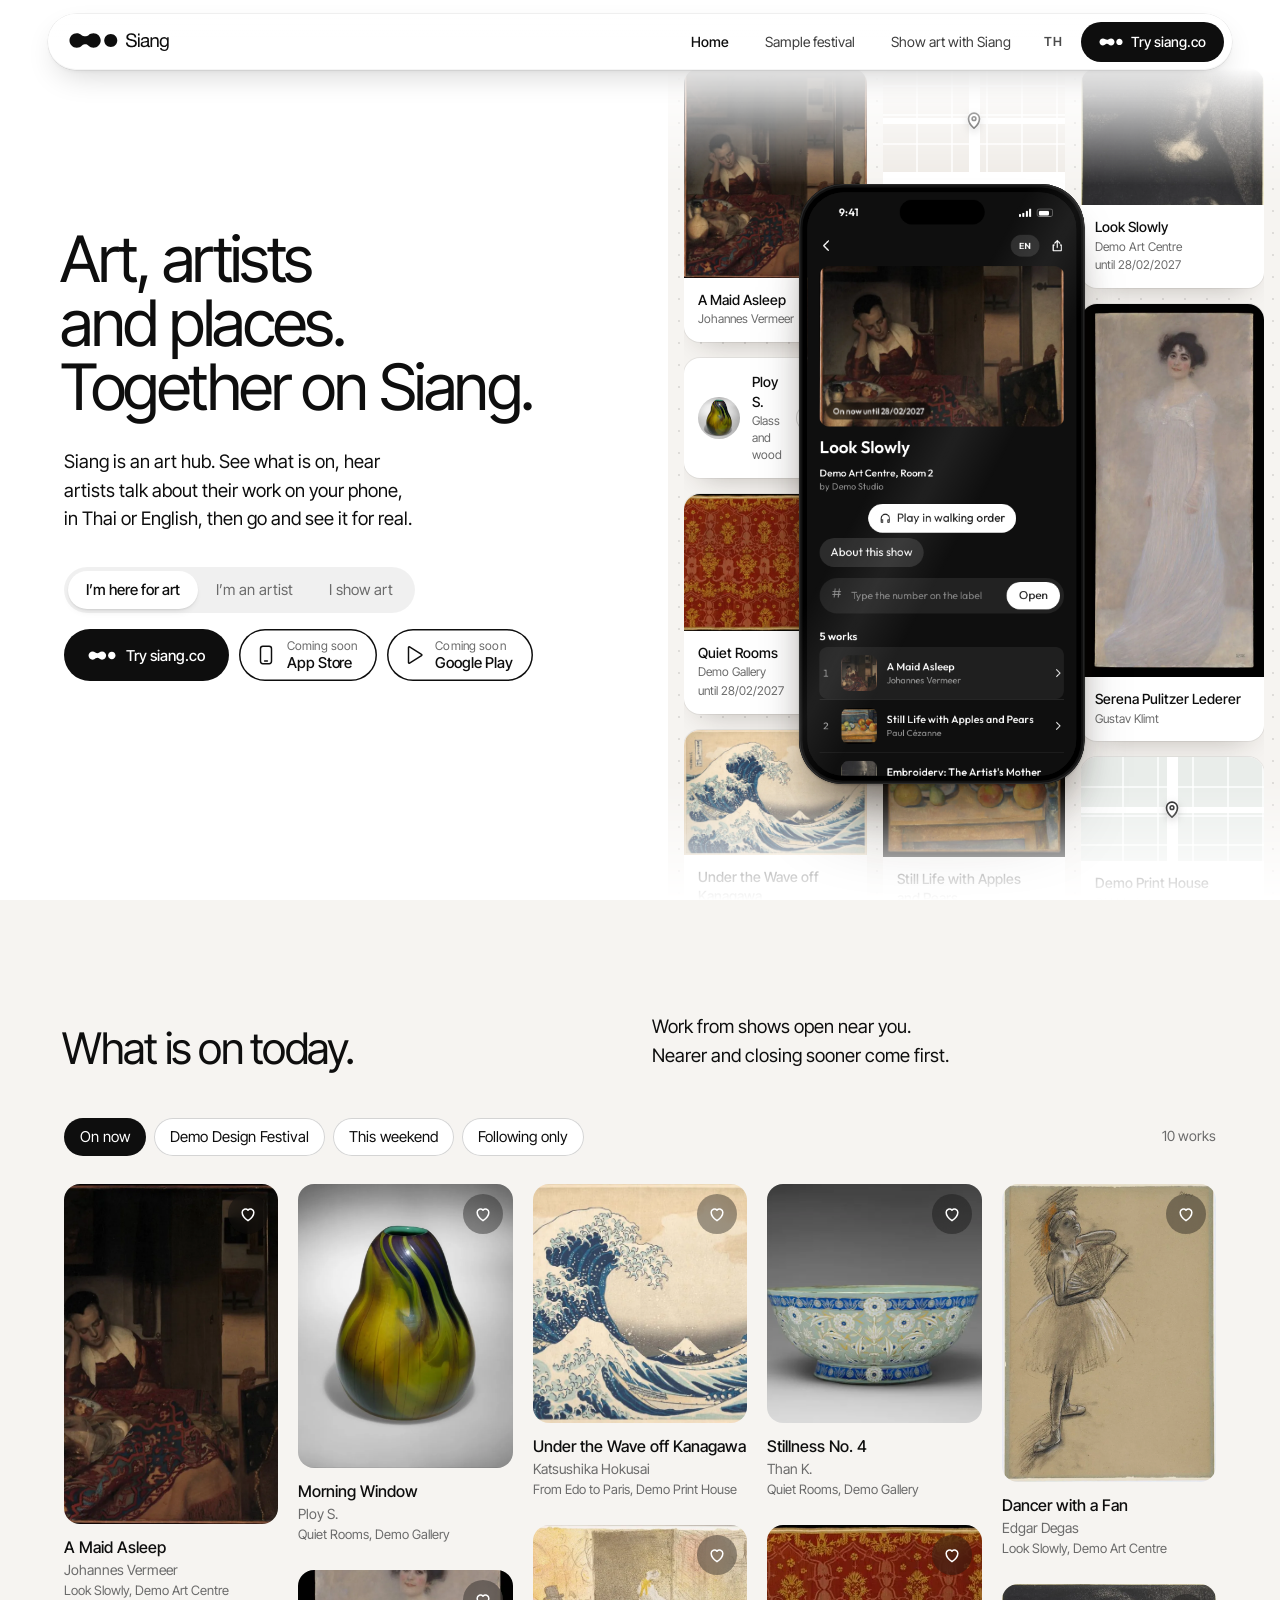
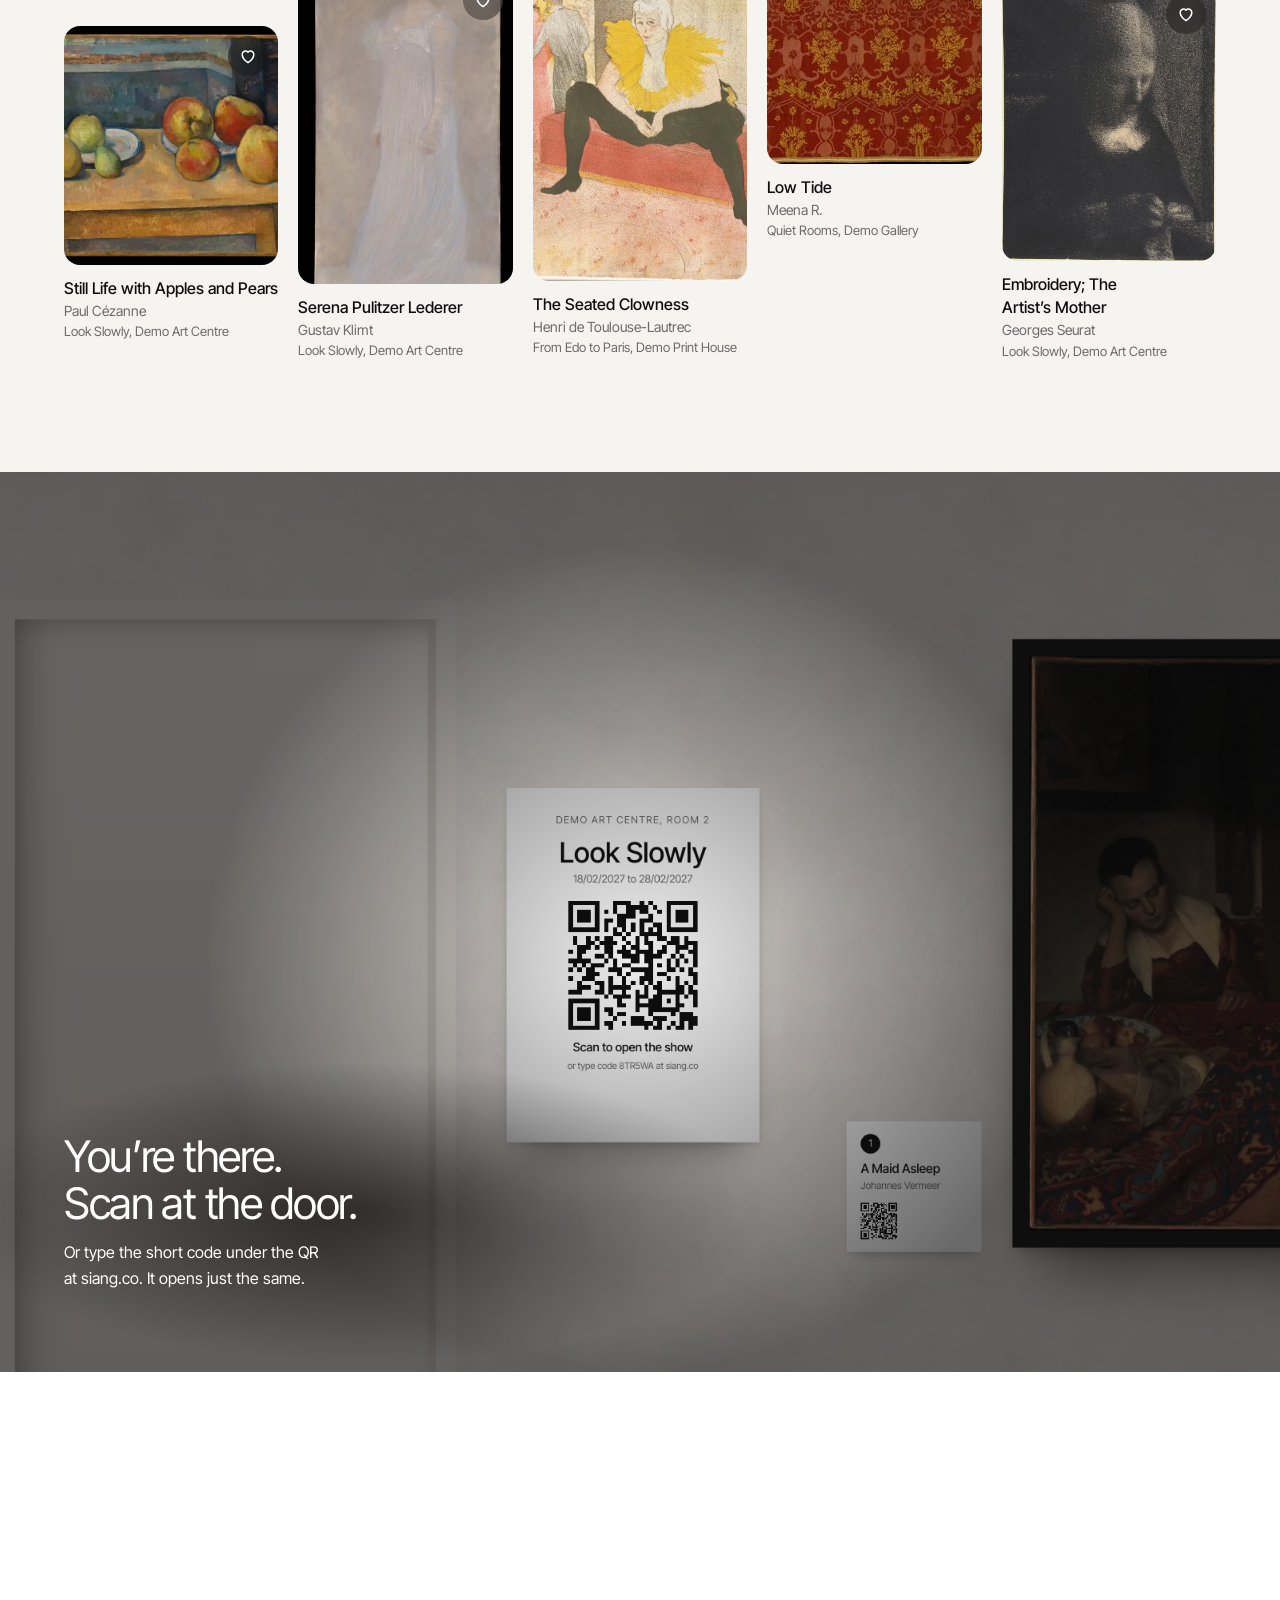
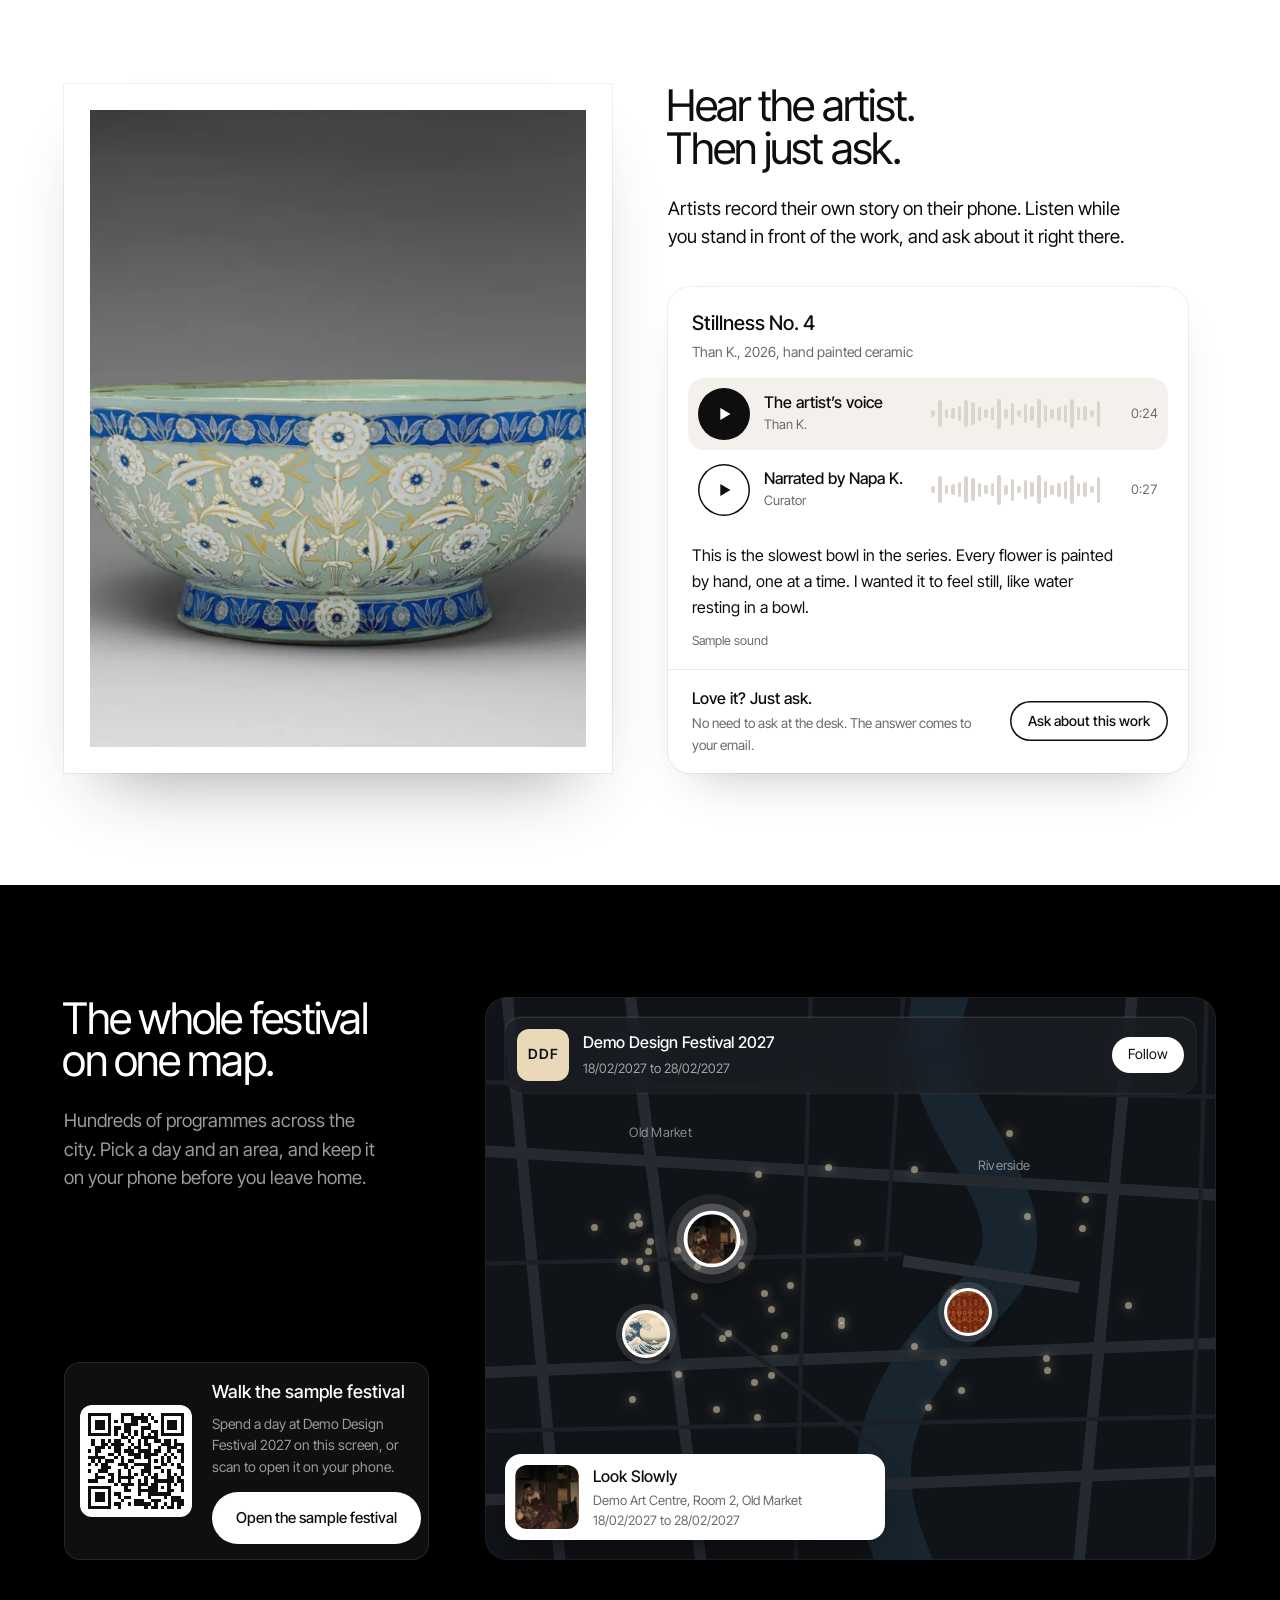
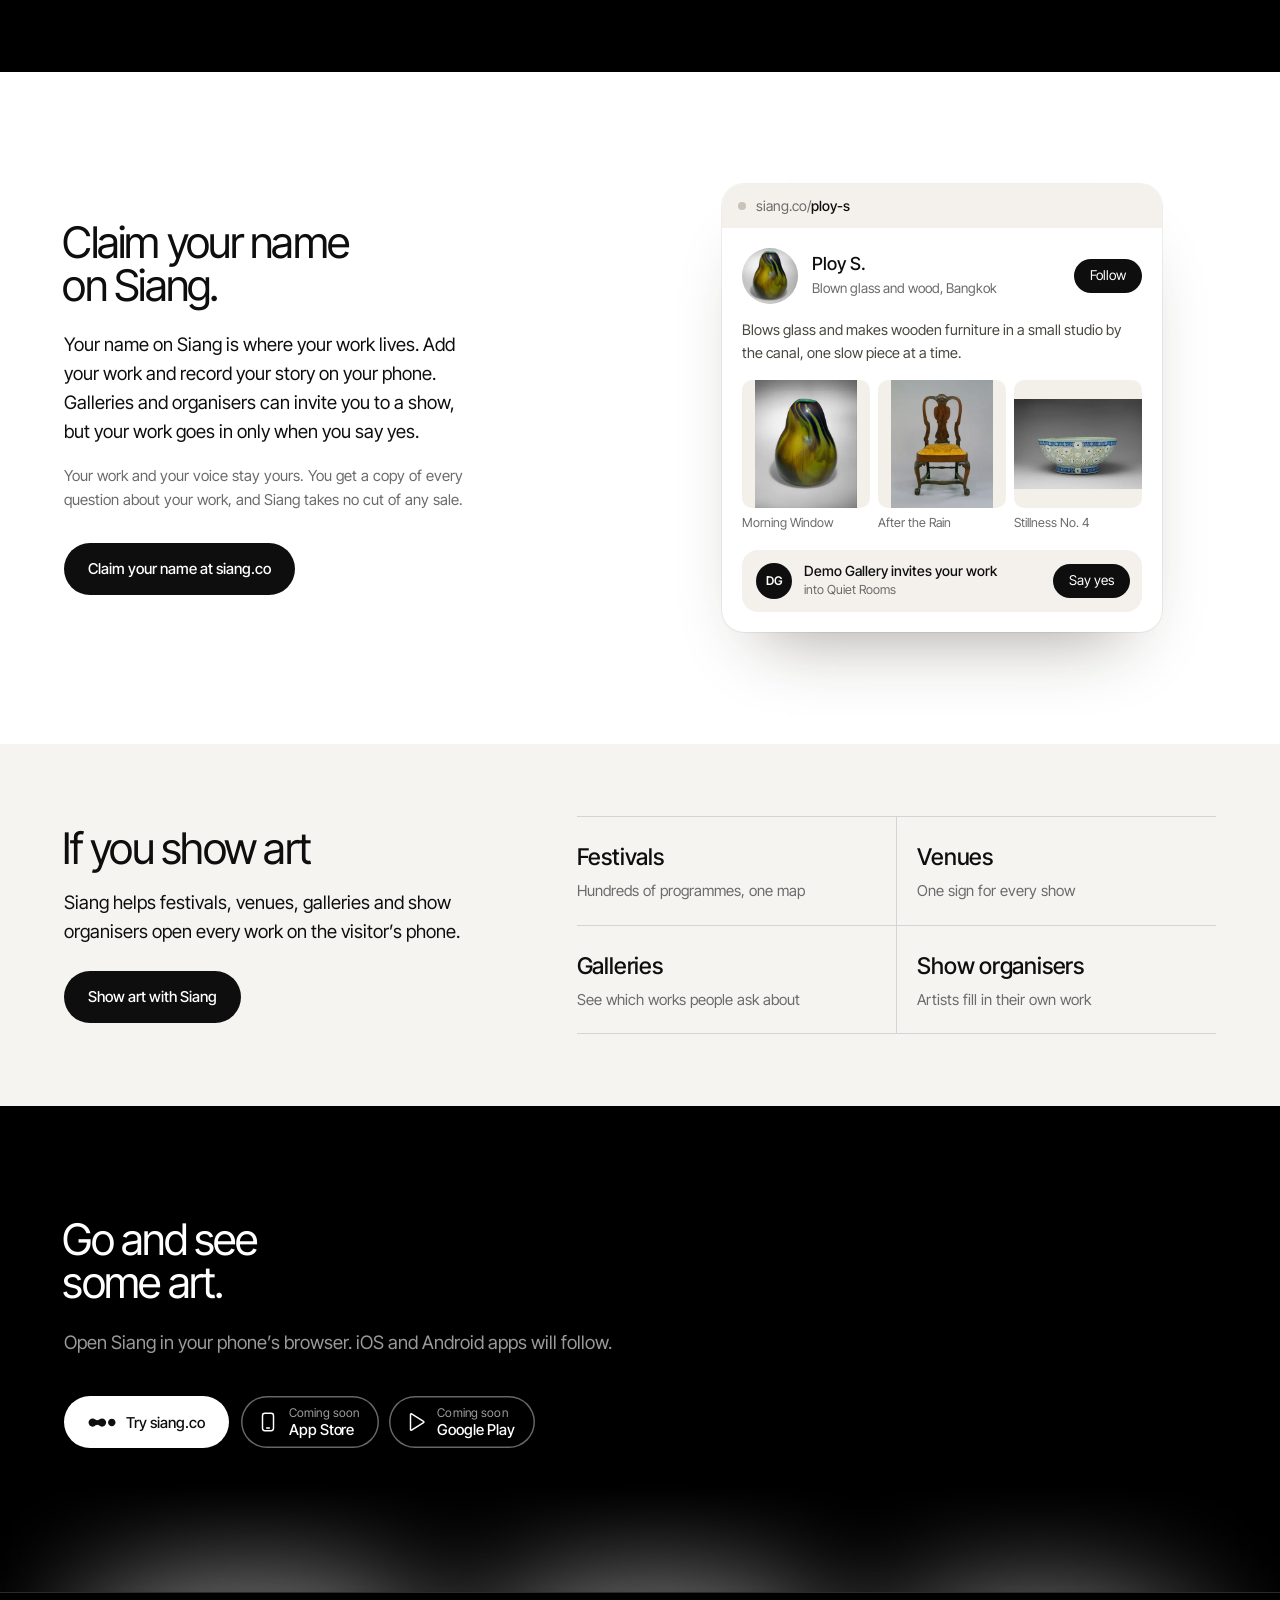
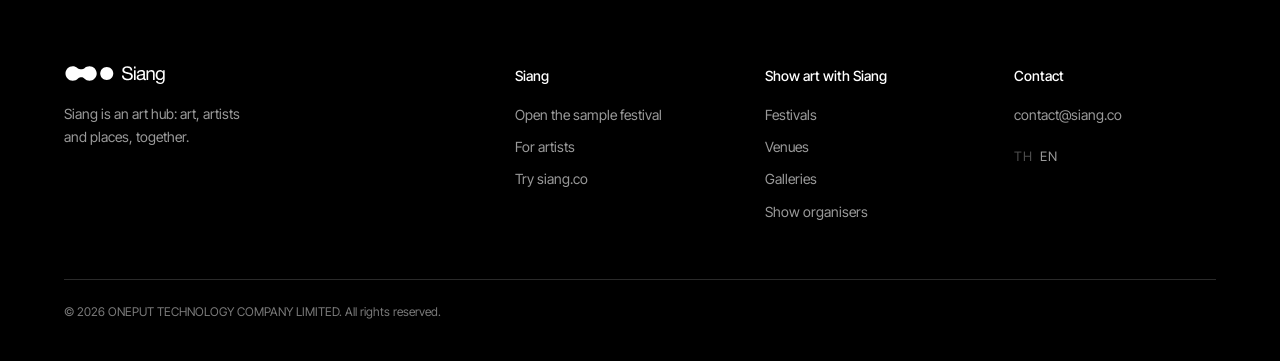
==== site/en/index.html @ 8baa281d "info.siang.co site and server setup" ====
<!doctype html><html lang="en"><head><meta charset="utf-8"><meta name="viewport" content="width=device-width, initial-scale=1, viewport-fit=cover"><title>Siang art hub: art, artists and places, together</title><meta name="description" content="Find shows worth going to. Open every work on your phone, hear the artist, and keep the pieces you love."><meta name="robots" content="noindex, nofollow"><link rel="canonical" href="https://info.siang.co/en/"><link rel="alternate" hreflang="th" href="https://info.siang.co/"><link rel="alternate" hreflang="en" href="https://info.siang.co/en/"><meta property="og:title" content="Siang art hub: art, artists and places, together"><meta property="og:description" content="Find shows worth going to. Open every work on your phone, hear the artist, and keep the pieces you love."><meta property="og:image" content="https://info.siang.co/assets/art/vermeer-1200.webp"><meta name="theme-color" content="#ffffff"><link rel="icon" href="../assets/brand/siang-symbol-black.svg" type="image/svg+xml"><link rel="preload" href="../assets/fonts/prompt-thai-400-normal.woff2" as="font" type="font/woff2" crossorigin><link rel="stylesheet" href="../assets/fonts.css"><link rel="stylesheet" href="../assets/css/base.css"><link rel="stylesheet" href="../assets/css/phone.css"><link rel="stylesheet" href="../assets/css/scene.css"><link rel="stylesheet" href="../assets/css/home.css"></head><body><a class="skip" href="#main">Skip to content</a><header class="nav"><div class="bar"><a class="logo" href="../en/" aria-label="Siang"><img class="lb" src="../assets/brand/siang-lockup-black.svg" alt="Siang" width="88" height="20"><img class="lw" src="../assets/brand/siang-lockup-white.svg" alt="" width="88" height="20"></a><span class="nsp"></span><a class="ndemo" href="../en/" aria-current=page>Home</a><a class="ndemo" href="../en/demo/">Sample festival</a><a class="nfor" href="../en/for/"><span>Show art with Siang</span></a><a class="nlang" href="../" hreflang="th" lang="th" aria-label="ภาษาไทย">TH</a><a class="btn go sm" href="https://siang.co"><svg class="sym" viewBox="1623 123 94 30" aria-hidden="true"><path d="M1670.166 124.426C1666.562 124.426 1663.284 125.818 1660.835 128.09C1656.951 131.334 1650.79 130.317 1647.928 128.154C1647.7 127.94 1647.468 127.732 1647.226 127.533C1644.859 125.592 1641.831 124.426 1638.53 124.426C1630.951 124.426 1624.807 130.571 1624.807 138.15C1624.807 145.729 1630.951 151.873 1638.53 151.873C1642.473 151.873 1646.024 150.208 1648.528 147.545C1654.318 143.612 1658.304 145.9 1659.965 147.328C1660.241 147.634 1660.531 147.927 1660.833 148.207L1660.835 148.21L1660.835 148.209C1663.284 150.482 1666.562 151.873 1670.166 151.873C1677.746 151.873 1683.89 145.729 1683.89 138.15C1683.89 130.571 1677.746 124.426 1670.166 124.426Z"/><path d="M1702.884 125.807C1696.067 125.807 1690.541 131.333 1690.541 138.15C1690.541 144.966 1696.067 150.493 1702.884 150.493C1709.7 150.493 1715.227 144.966 1715.227 138.15C1715.227 131.333 1709.7 125.807 1702.884 125.807Z"/></svg><span>Try siang.co</span></a><button class="menu-btn" type="button" aria-label="Menu" aria-expanded="false" data-menu><svg aria-hidden="true" width="22" height="22" viewBox="0 0 24 24" fill="none" stroke="currentColor" stroke-width="1.75" stroke-linecap="round"><path d="M4 9h16M4 15h16"/></svg></button></div></header><div class="sheet" id="sheet" aria-hidden="true"><nav aria-label="Main"><a href="../en/">Home</a><a href="../en/demo/">Open the sample festival</a><a href="#artists">For artists</a></nav><a class="sh-for" href="../en/for/"><b>Show art with Siang</b><small>For festivals, venues, galleries and show organisers</small></a><div class="sh-row"><a class="btn go sm" href="https://siang.co"><svg class="sym" viewBox="1623 123 94 30" aria-hidden="true"><path d="M1670.166 124.426C1666.562 124.426 1663.284 125.818 1660.835 128.09C1656.951 131.334 1650.79 130.317 1647.928 128.154C1647.7 127.94 1647.468 127.732 1647.226 127.533C1644.859 125.592 1641.831 124.426 1638.53 124.426C1630.951 124.426 1624.807 130.571 1624.807 138.15C1624.807 145.729 1630.951 151.873 1638.53 151.873C1642.473 151.873 1646.024 150.208 1648.528 147.545C1654.318 143.612 1658.304 145.9 1659.965 147.328C1660.241 147.634 1660.531 147.927 1660.833 148.207L1660.835 148.21L1660.835 148.209C1663.284 150.482 1666.562 151.873 1670.166 151.873C1677.746 151.873 1683.89 145.729 1683.89 138.15C1683.89 130.571 1677.746 124.426 1670.166 124.426Z"/><path d="M1702.884 125.807C1696.067 125.807 1690.541 131.333 1690.541 138.15C1690.541 144.966 1696.067 150.493 1702.884 150.493C1709.7 150.493 1715.227 144.966 1715.227 138.15C1715.227 131.333 1709.7 125.807 1702.884 125.807Z"/></svg><span>Try siang.co</span></a><span class="lang"><a href="../" hreflang="th">TH</a><a href="../en/" hreflang="en" aria-current=true>EN</a></span></div></div><main id="main"><section class="hub" id="top"><div class="w hub-g"><div class="hub-copy"><h1 class="display rw"><span class="wd" style="--i:0">Art,</span> <span class="wd" style="--i:1">artists</span><br><span class="wd" style="--i:2">and</span> <span class="wd" style="--i:3">places.</span><br><span class="wd" style="--i:4">Together</span> <span class="wd" style="--i:5">on</span> <span class="wd" style="--i:6">Siang.</span></h1><p class="lede fade">Siang is an art hub. See what is on, hear artists talk about their work on your phone, in Thai or English, then go and see it for real.</p><div class="hc fade"><div class="hc-seg" role="tablist" aria-label="Who are you"><i class="hc-lens" aria-hidden="true"></i><button type="button" role="tab" id="hc-see" aria-controls="hp-see" aria-selected="true" data-hc="see">I’m here for art</button><button type="button" role="tab" id="hc-artist" aria-controls="hp-artist" aria-selected="false" data-hc="artist" tabindex=-1>I’m an artist</button><button type="button" role="tab" id="hc-show" aria-controls="hp-show" aria-selected="false" data-hc="show" tabindex=-1>I show art</button></div><div class="hc-ps"><div class="hc-p on" id="hp-see" role="tabpanel" aria-labelledby="hc-see"><div class="hc-row"><a class="btn go " href="https://siang.co"><svg class="sym" viewBox="1623 123 94 30" aria-hidden="true"><path d="M1670.166 124.426C1666.562 124.426 1663.284 125.818 1660.835 128.09C1656.951 131.334 1650.79 130.317 1647.928 128.154C1647.7 127.94 1647.468 127.732 1647.226 127.533C1644.859 125.592 1641.831 124.426 1638.53 124.426C1630.951 124.426 1624.807 130.571 1624.807 138.15C1624.807 145.729 1630.951 151.873 1638.53 151.873C1642.473 151.873 1646.024 150.208 1648.528 147.545C1654.318 143.612 1658.304 145.9 1659.965 147.328C1660.241 147.634 1660.531 147.927 1660.833 148.207L1660.835 148.21L1660.835 148.209C1663.284 150.482 1666.562 151.873 1670.166 151.873C1677.746 151.873 1683.89 145.729 1683.89 138.15C1683.89 130.571 1677.746 124.426 1670.166 124.426Z"/><path d="M1702.884 125.807C1696.067 125.807 1690.541 131.333 1690.541 138.15C1690.541 144.966 1696.067 150.493 1702.884 150.493C1709.7 150.493 1715.227 144.966 1715.227 138.15C1715.227 131.333 1709.7 125.807 1702.884 125.807Z"/></svg><span>Try siang.co</span></a><div class="stores "><a class="btn store" href="../en/app/?os=ios"><svg viewBox="0 0 24 24" aria-hidden="true"><rect x="6" y="2.5" width="12" height="19" rx="2.6" fill="none" stroke="currentColor" stroke-width="1.6"/><path d="M10.5 18.5h3" stroke="currentColor" stroke-width="1.6" stroke-linecap="round"/></svg><span><small>Coming soon</small><b>App Store</b></span></a><a class="btn store" href="../en/app/?os=android"><svg viewBox="0 0 24 24" aria-hidden="true"><path d="M6 3.8v16.4a.8.8 0 0 0 1.2.7l13-8.2a.8.8 0 0 0 0-1.4l-13-8.2A.8.8 0 0 0 6 3.8z" fill="none" stroke="currentColor" stroke-width="1.6" stroke-linejoin="round"/></svg><span><small>Coming soon</small><b>Google Play</b></span></a></div></div></div><div class="hc-p" id="hp-artist" role="tabpanel" aria-labelledby="hc-artist" hidden><form class="hc-claim" action="https://www.siang.co/join" data-claim><label class="hc-field"><span class="hc-pre">siang.co/</span><input name="h" maxlength="30" autocomplete="off" spellcheck="false" autocapitalize="none" placeholder="ploy-s" aria-label="The name you want on Siang"></label><button class="btn" type="submit">Continue at siang.co</button></form><small class="hc-note">Small letters, numbers or hyphens.</small></div><div class="hc-p" id="hp-show" role="tabpanel" aria-labelledby="hc-show" hidden><div class="hc-row"><a class="btn" href="../en/for/">Show art with Siang</a><a class="btn line" href="../en/demo/">Open the sample festival</a></div></div></div></div></div><div class="hub-wall" aria-hidden="true"><div class="hcol c1"><div class="hrun"><figure class="ht art"><img src="../assets/art/vermeer-800.webp" alt="" loading="lazy" decoding="async"><figcaption><b>A Maid Asleep</b><small>Johannes Vermeer</small></figcaption></figure><div class="ht who"><span class="av"><img src="../assets/art/vase-320.webp" alt=""></span><span><b>Ploy S.</b><small>Glass and wood</small></span><span class="fo">Follow</span></div><div class="ht show"><span class="cv" style="background-image:url(../assets/art/textile-800.webp)"></span><span class="pt"><b>Quiet Rooms</b><small>Demo Gallery</small><small>until 28/02/2027</small></span></div><figure class="ht art"><img src="../assets/art/wave-800.webp" alt="" loading="lazy" decoding="async"><figcaption><b>Under the Wave off Kanagawa</b><small>Katsushika Hokusai</small></figcaption></figure><figure class="ht art"><img src="../assets/art/vermeer-800.webp" alt="" loading="lazy" decoding="async"><figcaption><b>A Maid Asleep</b><small>Johannes Vermeer</small></figcaption></figure><div class="ht who"><span class="av"><img src="../assets/art/vase-320.webp" alt=""></span><span><b>Ploy S.</b><small>Glass and wood</small></span><span class="fo">Follow</span></div><div class="ht show"><span class="cv" style="background-image:url(../assets/art/textile-800.webp)"></span><span class="pt"><b>Quiet Rooms</b><small>Demo Gallery</small><small>until 28/02/2027</small></span></div><figure class="ht art"><img src="../assets/art/wave-800.webp" alt="" loading="lazy" decoding="async"><figcaption><b>Under the Wave off Kanagawa</b><small>Katsushika Hokusai</small></figcaption></figure></div></div><div class="hcol c2"><div class="hrun"><div class="ht place"><span class="map m1" aria-hidden="true"><svg aria-hidden="true" width="22" height="22" viewBox="0 0 24 24" fill="none" stroke="currentColor" stroke-width="1.8" stroke-linecap="round" stroke-linejoin="round"><path d="M12 21s-6-5.3-6-10.5a6 6 0 0 1 12 0C18 15.7 12 21 12 21z"/><circle cx="12" cy="10.5" r="2"/></svg></span><span class="pt"><b>Demo Gallery</b><small>Riverside</small><em>On now: Quiet Rooms</em></span></div><figure class="ht art"><img src="../assets/art/degas-800.webp" alt="" loading="lazy" decoding="async"><figcaption><b>Dancer with a Fan</b><small>Edgar Degas</small></figcaption></figure><div class="ht who"><span class="av"><img src="../assets/art/bowl-320.webp" alt=""></span><span><b>Than K.</b><small>Ceramics</small></span><span class="fo">Follow</span></div><figure class="ht art"><img src="../assets/art/cezanne-800.webp" alt="" loading="lazy" decoding="async"><figcaption><b>Still Life with Apples and Pears</b><small>Paul Cézanne</small></figcaption></figure><div class="ht place"><span class="map m1" aria-hidden="true"><svg aria-hidden="true" width="22" height="22" viewBox="0 0 24 24" fill="none" stroke="currentColor" stroke-width="1.8" stroke-linecap="round" stroke-linejoin="round"><path d="M12 21s-6-5.3-6-10.5a6 6 0 0 1 12 0C18 15.7 12 21 12 21z"/><circle cx="12" cy="10.5" r="2"/></svg></span><span class="pt"><b>Demo Gallery</b><small>Riverside</small><em>On now: Quiet Rooms</em></span></div><figure class="ht art"><img src="../assets/art/degas-800.webp" alt="" loading="lazy" decoding="async"><figcaption><b>Dancer with a Fan</b><small>Edgar Degas</small></figcaption></figure><div class="ht who"><span class="av"><img src="../assets/art/bowl-320.webp" alt=""></span><span><b>Than K.</b><small>Ceramics</small></span><span class="fo">Follow</span></div><figure class="ht art"><img src="../assets/art/cezanne-800.webp" alt="" loading="lazy" decoding="async"><figcaption><b>Still Life with Apples and Pears</b><small>Paul Cézanne</small></figcaption></figure></div></div><div class="hcol c3"><div class="hrun"><div class="ht show"><span class="cv" style="background-image:url(../assets/art/seurat-800.webp)"></span><span class="pt"><b>Look Slowly</b><small>Demo Art Centre</small><small>until 28/02/2027</small></span></div><figure class="ht art"><img src="../assets/art/klimt-800.webp" alt="" loading="lazy" decoding="async"><figcaption><b>Serena Pulitzer Lederer</b><small>Gustav Klimt</small></figcaption></figure><div class="ht place"><span class="map m2" aria-hidden="true"><svg aria-hidden="true" width="22" height="22" viewBox="0 0 24 24" fill="none" stroke="currentColor" stroke-width="1.8" stroke-linecap="round" stroke-linejoin="round"><path d="M12 21s-6-5.3-6-10.5a6 6 0 0 1 12 0C18 15.7 12 21 12 21z"/><circle cx="12" cy="10.5" r="2"/></svg></span><span class="pt"><b>Demo Print House</b><small>Old Market</small><em>On now: From Edo to Paris</em></span></div><div class="ht who"><span class="av"><img src="../assets/art/textile-320.webp" alt=""></span><span><b>Meena R.</b><small>Hand woven silk</small></span><span class="fo">Follow</span></div><div class="ht show"><span class="cv" style="background-image:url(../assets/art/seurat-800.webp)"></span><span class="pt"><b>Look Slowly</b><small>Demo Art Centre</small><small>until 28/02/2027</small></span></div><figure class="ht art"><img src="../assets/art/klimt-800.webp" alt="" loading="lazy" decoding="async"><figcaption><b>Serena Pulitzer Lederer</b><small>Gustav Klimt</small></figcaption></figure><div class="ht place"><span class="map m2" aria-hidden="true"><svg aria-hidden="true" width="22" height="22" viewBox="0 0 24 24" fill="none" stroke="currentColor" stroke-width="1.8" stroke-linecap="round" stroke-linejoin="round"><path d="M12 21s-6-5.3-6-10.5a6 6 0 0 1 12 0C18 15.7 12 21 12 21z"/><circle cx="12" cy="10.5" r="2"/></svg></span><span class="pt"><b>Demo Print House</b><small>Old Market</small><em>On now: From Edo to Paris</em></span></div><div class="ht who"><span class="av"><img src="../assets/art/textile-320.webp" alt=""></span><span><b>Meena R.</b><small>Hand woven silk</small></span><span class="fo">Follow</span></div></div></div></div><div class="hub-ph"><div class="phone" data-h="600"><div class="phone-in" data-phone data-base="../assets/" data-lang="en" data-start="app:look"><div class="pa"></div></div></div><span class="try"><i class="dot"></i><span>Try it right on the screen</span></span></div></div></section><section class="sec warm art" id="art" aria-labelledby="art-h"><div class="w"><div class="art-head"><h2 class="sh m rw" id=art-h><span class="wd" style="--i:0">What</span> <span class="wd" style="--i:1">is</span> <span class="wd" style="--i:2">on</span> <span class="wd" style="--i:3">today.</span></h2><p class="lede fade">Work from shows open near you. Nearer and closing sooner come first.</p></div><div class="fd" data-feed><div class="fd-bar" data-hscroll role="group" aria-label="Filters"><button class="fd-chip on" type="button" data-f="all" aria-pressed="true">On now</button><button class="fd-chip" type="button" data-f="fest" aria-pressed="false">Demo Design Festival</button><button class="fd-chip" type="button" data-f="wk" aria-pressed="false">This weekend</button><button class="fd-chip" type="button" data-f="fol" aria-pressed="false">Following only</button><span class="fd-n" aria-live="polite"></span></div><p class="fd-empty" hidden>This sample follows Ploy S. Work by the artists you follow shows up here.</p><div class="fd-g"><figure class="fd-c" data-fest="1" data-near="0" data-fol="0" style="--i:0"><span class="fd-m"><img src="../assets/art/vermeer-800.webp" alt="" loading="lazy" decoding="async" style="aspect-ratio:0.871"><button class="fd-h" type="button" aria-pressed="false" aria-label="Save: A Maid Asleep"><svg aria-hidden="true" width="20" height="20" viewBox="0 0 24 24" fill="none" stroke="currentColor" stroke-width="1.8" stroke-linecap="round" stroke-linejoin="round"><path d="M12 20s-7-4.4-7-10a4 4 0 0 1 7-2.6A4 4 0 0 1 19 10c0 5.6-7 10-7 10z"/></svg></button></span><figcaption><b>A Maid Asleep</b><small>Johannes Vermeer</small><small class="fd-s">Look Slowly, Demo Art Centre</small></figcaption></figure><figure class="fd-c" data-fest="1" data-near="1" data-fol="1" style="--i:1"><span class="fd-m"><img src="../assets/art/vase-800.webp" alt="" loading="lazy" decoding="async" style="aspect-ratio:0.800"><button class="fd-h" type="button" aria-pressed="false" aria-label="Save: Morning Window"><svg aria-hidden="true" width="20" height="20" viewBox="0 0 24 24" fill="none" stroke="currentColor" stroke-width="1.8" stroke-linecap="round" stroke-linejoin="round"><path d="M12 20s-7-4.4-7-10a4 4 0 0 1 7-2.6A4 4 0 0 1 19 10c0 5.6-7 10-7 10z"/></svg></button></span><figcaption><b>Morning Window</b><small>Ploy S.</small><small class="fd-s">Quiet Rooms, Demo Gallery</small></figcaption></figure><figure class="fd-c" data-fest="1" data-near="0" data-fol="0" style="--i:2"><span class="fd-m"><img src="../assets/art/wave-800.webp" alt="" loading="lazy" decoding="async" style="aspect-ratio:1.300"><button class="fd-h" type="button" aria-pressed="false" aria-label="Save: Under the Wave off Kanagawa"><svg aria-hidden="true" width="20" height="20" viewBox="0 0 24 24" fill="none" stroke="currentColor" stroke-width="1.8" stroke-linecap="round" stroke-linejoin="round"><path d="M12 20s-7-4.4-7-10a4 4 0 0 1 7-2.6A4 4 0 0 1 19 10c0 5.6-7 10-7 10z"/></svg></button></span><figcaption><b>Under the Wave off Kanagawa</b><small>Katsushika Hokusai</small><small class="fd-s">From Edo to Paris, Demo Print House</small></figcaption></figure><figure class="fd-c" data-fest="1" data-near="1" data-fol="0" style="--i:3"><span class="fd-m"><img src="../assets/art/bowl-800.webp" alt="" loading="lazy" decoding="async" style="aspect-ratio:1.300"><button class="fd-h" type="button" aria-pressed="false" aria-label="Save: Stillness No. 4"><svg aria-hidden="true" width="20" height="20" viewBox="0 0 24 24" fill="none" stroke="currentColor" stroke-width="1.8" stroke-linecap="round" stroke-linejoin="round"><path d="M12 20s-7-4.4-7-10a4 4 0 0 1 7-2.6A4 4 0 0 1 19 10c0 5.6-7 10-7 10z"/></svg></button></span><figcaption><b>Stillness No. 4</b><small>Than K.</small><small class="fd-s">Quiet Rooms, Demo Gallery</small></figcaption></figure><figure class="fd-c" data-fest="1" data-near="0" data-fol="0" style="--i:4"><span class="fd-m"><img src="../assets/art/degas-800.webp" alt="" loading="lazy" decoding="async" style="aspect-ratio:0.720"><button class="fd-h" type="button" aria-pressed="false" aria-label="Save: Dancer with a Fan"><svg aria-hidden="true" width="20" height="20" viewBox="0 0 24 24" fill="none" stroke="currentColor" stroke-width="1.8" stroke-linecap="round" stroke-linejoin="round"><path d="M12 20s-7-4.4-7-10a4 4 0 0 1 7-2.6A4 4 0 0 1 19 10c0 5.6-7 10-7 10z"/></svg></button></span><figcaption><b>Dancer with a Fan</b><small>Edgar Degas</small><small class="fd-s">Look Slowly, Demo Art Centre</small></figcaption></figure><figure class="fd-c" data-fest="1" data-near="0" data-fol="0" style="--i:5"><span class="fd-m"><img src="../assets/art/lautrec-800.webp" alt="" loading="lazy" decoding="async" style="aspect-ratio:0.768"><button class="fd-h" type="button" aria-pressed="false" aria-label="Save: The Seated Clowness"><svg aria-hidden="true" width="20" height="20" viewBox="0 0 24 24" fill="none" stroke="currentColor" stroke-width="1.8" stroke-linecap="round" stroke-linejoin="round"><path d="M12 20s-7-4.4-7-10a4 4 0 0 1 7-2.6A4 4 0 0 1 19 10c0 5.6-7 10-7 10z"/></svg></button></span><figcaption><b>The Seated Clowness</b><small>Henri de Toulouse-Lautrec</small><small class="fd-s">From Edo to Paris, Demo Print House</small></figcaption></figure><figure class="fd-c" data-fest="1" data-near="1" data-fol="0" style="--i:6"><span class="fd-m"><img src="../assets/art/textile-800.webp" alt="" loading="lazy" decoding="async" style="aspect-ratio:1.300"><button class="fd-h" type="button" aria-pressed="false" aria-label="Save: Low Tide"><svg aria-hidden="true" width="20" height="20" viewBox="0 0 24 24" fill="none" stroke="currentColor" stroke-width="1.8" stroke-linecap="round" stroke-linejoin="round"><path d="M12 20s-7-4.4-7-10a4 4 0 0 1 7-2.6A4 4 0 0 1 19 10c0 5.6-7 10-7 10z"/></svg></button></span><figcaption><b>Low Tide</b><small>Meena R.</small><small class="fd-s">Quiet Rooms, Demo Gallery</small></figcaption></figure><figure class="fd-c" data-fest="1" data-near="0" data-fol="0" style="--i:7"><span class="fd-m"><img src="../assets/art/cezanne-800.webp" alt="" loading="lazy" decoding="async" style="aspect-ratio:1.296"><button class="fd-h" type="button" aria-pressed="false" aria-label="Save: Still Life with Apples and Pears"><svg aria-hidden="true" width="20" height="20" viewBox="0 0 24 24" fill="none" stroke="currentColor" stroke-width="1.8" stroke-linecap="round" stroke-linejoin="round"><path d="M12 20s-7-4.4-7-10a4 4 0 0 1 7-2.6A4 4 0 0 1 19 10c0 5.6-7 10-7 10z"/></svg></button></span><figcaption><b>Still Life with Apples and Pears</b><small>Paul Cézanne</small><small class="fd-s">Look Slowly, Demo Art Centre</small></figcaption></figure><figure class="fd-c" data-fest="1" data-near="0" data-fol="0" style="--i:8"><span class="fd-m"><img src="../assets/art/klimt-800.webp" alt="" loading="lazy" decoding="async" style="aspect-ratio:0.720"><button class="fd-h" type="button" aria-pressed="false" aria-label="Save: Serena Pulitzer Lederer"><svg aria-hidden="true" width="20" height="20" viewBox="0 0 24 24" fill="none" stroke="currentColor" stroke-width="1.8" stroke-linecap="round" stroke-linejoin="round"><path d="M12 20s-7-4.4-7-10a4 4 0 0 1 7-2.6A4 4 0 0 1 19 10c0 5.6-7 10-7 10z"/></svg></button></span><figcaption><b>Serena Pulitzer Lederer</b><small>Gustav Klimt</small><small class="fd-s">Look Slowly, Demo Art Centre</small></figcaption></figure><figure class="fd-c" data-fest="1" data-near="0" data-fol="0" style="--i:9"><span class="fd-m"><img src="../assets/art/seurat-800.webp" alt="" loading="lazy" decoding="async" style="aspect-ratio:0.774"><button class="fd-h" type="button" aria-pressed="false" aria-label="Save: Embroidery; The Artist’s Mother"><svg aria-hidden="true" width="20" height="20" viewBox="0 0 24 24" fill="none" stroke="currentColor" stroke-width="1.8" stroke-linecap="round" stroke-linejoin="round"><path d="M12 20s-7-4.4-7-10a4 4 0 0 1 7-2.6A4 4 0 0 1 19 10c0 5.6-7 10-7 10z"/></svg></button></span><figcaption><b>Embroidery; The Artist’s Mother</b><small>Georges Seurat</small><small class="fd-s">Look Slowly, Demo Art Centre</small></figcaption></figure></div></div></div></section><section class="scene room two" data-scene data-rest="1" style="--len:300vh" aria-label="Sample: scan the QR at the gallery door and the works open on the phone"><div class="stage"><div class="view" aria-hidden="true"><div class="plane side"></div><div class="plane floor"><i class="glow" style="left:760px;width:520px"></i><i class="glow" style="left:1330px;width:420px"></i><i class="glow" style="left:1850px;width:560px"></i><i class="glow" style="left:2480px;width:440px"></i></div><div class="plane wall"><div class="rail"></div><i class="lamp s0" style="left:543px;--r:12deg"></i><div class="door"></div><i class="light beam s0" style="left:440px;width:240px;height:600px"></i><i class="light pool s0" style="left:380px;top:270px;width:360px;height:440px"></i><div class="poster"><small>Demo Art Centre, Room 2</small><b>Look Slowly</b><em>18/02/2027 to 28/02/2027</em><svg xmlns="http://www.w3.org/2000/svg" viewBox="0 0 29 29" aria-hidden="true" shape-rendering="crispEdges"><path class="qrline" stroke="#0e0e0e" d="M0 0.5h7m3 0h4m2 0h1m1 0h1m3 0h7m-29 1h1m5 0h1m3 0h1m2 0h5m1 0h1m2 0h1m5 0h1m-29 1h1m1 0h3m1 0h1m1 0h1m1 0h1m2 0h2m1 0h2m2 0h1m1 0h1m1 0h3m1 0h1m-29 1h1m1 0h3m1 0h1m4 0h4m3 0h1m3 0h1m1 0h3m1 0h1m-29 1h1m1 0h3m1 0h1m1 0h2m1 0h2m3 0h3m3 0h1m1 0h3m1 0h1m-29 1h1m5 0h1m1 0h1m2 0h2m1 0h1m1 0h1m2 0h2m1 0h1m5 0h1m-29 1h7m1 0h1m1 0h1m1 0h1m1 0h1m1 0h1m1 0h1m1 0h1m1 0h7m-19 1h2m1 0h1m2 0h5m-20 1h1m2 0h1m1 0h1m1 0h2m2 0h1m2 0h1m1 0h1m2 0h2m1 0h2m1 0h1m-26 1h1m2 0h2m1 0h4m2 0h1m1 0h1m1 0h2m3 0h3m1 0h3m-27 1h3m1 0h1m1 0h2m2 0h1m1 0h2m2 0h1m2 0h1m2 0h3m1 0h1m-29 1h1m1 0h2m4 0h2m1 0h3m1 0h4m1 0h2m2 0h1m2 0h2m-27 1h1m3 0h2m1 0h1m2 0h4m1 0h4m2 0h1m1 0h1m2 0h1m-29 1h5m3 0h1m1 0h1m3 0h2m1 0h2m3 0h1m1 0h1m1 0h1m1 0h1m-28 1h1m1 0h1m1 0h3m2 0h1m1 0h2m4 0h1m1 0h1m1 0h1m1 0h1m3 0h1m-29 1h1m1 0h1m1 0h2m3 0h3m2 0h5m3 0h2m1 0h1m1 0h1m-24 1h3m4 0h1m1 0h1m3 0h2m1 0h2m5 0h2m-29 1h1m2 0h3m3 0h1m2 0h1m3 0h3m3 0h1m1 0h1m3 0h1m-27 1h1m3 0h2m1 0h1m2 0h1m1 0h1m1 0h1m1 0h1m1 0h1m3 0h1m1 0h1m1 0h1m-27 1h3m2 0h1m1 0h5m3 0h1m1 0h2m3 0h2m1 0h1m-28 1h3m3 0h2m1 0h1m2 0h1m2 0h1m1 0h1m2 0h6m1 0h2m-21 1h1m1 0h4m1 0h3m1 0h2m3 0h1m1 0h1m1 0h1m-29 1h7m4 0h1m3 0h1m2 0h3m1 0h1m1 0h1m3 0h1m-29 1h1m5 0h1m4 0h2m2 0h6m3 0h2m2 0h1m-29 1h1m1 0h3m1 0h1m1 0h2m5 0h1m2 0h7m-25 1h1m1 0h3m1 0h1m2 0h1m1 0h2m5 0h1m4 0h1m1 0h3m-28 1h1m1 0h3m1 0h1m3 0h1m3 0h3m2 0h3m3 0h4m-29 1h1m5 0h1m1 0h2m2 0h1m1 0h5m1 0h1m2 0h1m1 0h1m1 0h2m-29 1h7m2 0h1m7 0h1m1 0h2m1 0h1m1 0h2m1 0h1"/></svg>
<strong>Scan to open the show</strong><span>or type code 8TR5WA at siang.co</span></div><div class="reticle"><i></i><i></i><i></i><i></i><b></b></div><i class="lamp s1" style="left:1003px;--r:8deg"></i><i class="light beam s1" style="left:790px;width:460px;height:700px"></i><i class="light pool s1" style="left:760px;top:174px;width:520px;height:613px"></i><div class="work" style="left:830px;top:264px;width:380px;--fr:12px"><img src="../assets/art/vermeer-800.webp" alt="" width="800" height="918" loading="lazy" decoding="async"></div><div class="label" style="left:712px;top:607px"><i>1</i><b>A Maid Asleep</b>Johannes Vermeer<svg xmlns="http://www.w3.org/2000/svg" viewBox="0 0 29 29" aria-hidden="true" shape-rendering="crispEdges"><path class="qrline" stroke="#0e0e0e" d="M0 0.5h7m3 0h4m2 0h1m1 0h1m3 0h7m-29 1h1m5 0h1m3 0h1m2 0h5m1 0h1m2 0h1m5 0h1m-29 1h1m1 0h3m1 0h1m1 0h1m1 0h1m2 0h2m1 0h2m2 0h1m1 0h1m1 0h3m1 0h1m-29 1h1m1 0h3m1 0h1m4 0h4m3 0h1m3 0h1m1 0h3m1 0h1m-29 1h1m1 0h3m1 0h1m1 0h2m1 0h2m3 0h3m3 0h1m1 0h3m1 0h1m-29 1h1m5 0h1m1 0h1m2 0h2m1 0h1m1 0h1m2 0h2m1 0h1m5 0h1m-29 1h7m1 0h1m1 0h1m1 0h1m1 0h1m1 0h1m1 0h1m1 0h1m1 0h7m-19 1h2m1 0h1m2 0h5m-20 1h1m2 0h1m1 0h1m1 0h2m2 0h1m2 0h1m1 0h1m2 0h2m1 0h2m1 0h1m-26 1h1m2 0h2m1 0h4m2 0h1m1 0h1m1 0h2m3 0h3m1 0h3m-27 1h3m1 0h1m1 0h2m2 0h1m1 0h2m2 0h1m2 0h1m2 0h3m1 0h1m-29 1h1m1 0h2m4 0h2m1 0h3m1 0h4m1 0h2m2 0h1m2 0h2m-27 1h1m3 0h2m1 0h1m2 0h4m1 0h4m2 0h1m1 0h1m2 0h1m-29 1h5m3 0h1m1 0h1m3 0h2m1 0h2m3 0h1m1 0h1m1 0h1m1 0h1m-28 1h1m1 0h1m1 0h3m2 0h1m1 0h2m4 0h1m1 0h1m1 0h1m1 0h1m3 0h1m-29 1h1m1 0h1m1 0h2m3 0h3m2 0h5m3 0h2m1 0h1m1 0h1m-24 1h3m4 0h1m1 0h1m3 0h2m1 0h2m5 0h2m-29 1h1m2 0h3m3 0h1m2 0h1m3 0h3m3 0h1m1 0h1m3 0h1m-27 1h1m3 0h2m1 0h1m2 0h1m1 0h1m1 0h1m1 0h1m1 0h1m3 0h1m1 0h1m1 0h1m-27 1h3m2 0h1m1 0h5m3 0h1m1 0h2m3 0h2m1 0h1m-28 1h3m3 0h2m1 0h1m2 0h1m2 0h1m1 0h1m2 0h6m1 0h2m-21 1h1m1 0h4m1 0h3m1 0h2m3 0h1m1 0h1m1 0h1m-29 1h7m4 0h1m3 0h1m2 0h3m1 0h1m1 0h1m3 0h1m-29 1h1m5 0h1m4 0h2m2 0h6m3 0h2m2 0h1m-29 1h1m1 0h3m1 0h1m1 0h2m5 0h1m2 0h7m-25 1h1m1 0h3m1 0h1m2 0h1m1 0h2m5 0h1m4 0h1m1 0h3m-28 1h1m1 0h3m1 0h1m3 0h1m3 0h3m2 0h3m3 0h4m-29 1h1m5 0h1m1 0h2m2 0h1m1 0h5m1 0h1m2 0h1m1 0h1m1 0h2m-29 1h7m2 0h1m7 0h1m1 0h2m1 0h1m1 0h2m1 0h1"/></svg>
</div><i class="lamp s2" style="left:1593px;--r:6deg"></i><i class="light beam s2" style="left:1360px;width:500px;height:700px"></i><i class="light pool s2" style="left:1330px;top:225px;width:560px;height:509px"></i><div class="work" style="left:1400px;top:315px;width:420px;--fr:12px"><img src="../assets/art/cezanne-800.webp" alt="" width="800" height="617" loading="lazy" decoding="async"></div><div class="label" style="left:1842px;top:554px"><i>2</i><b>Still Life with Apples and Pears</b>Paul Cézanne<svg xmlns="http://www.w3.org/2000/svg" viewBox="0 0 29 29" aria-hidden="true" shape-rendering="crispEdges"><path class="qrline" stroke="#0e0e0e" d="M0 0.5h7m3 0h4m2 0h1m1 0h1m3 0h7m-29 1h1m5 0h1m3 0h1m2 0h5m1 0h1m2 0h1m5 0h1m-29 1h1m1 0h3m1 0h1m1 0h1m1 0h1m2 0h2m1 0h2m2 0h1m1 0h1m1 0h3m1 0h1m-29 1h1m1 0h3m1 0h1m4 0h4m3 0h1m3 0h1m1 0h3m1 0h1m-29 1h1m1 0h3m1 0h1m1 0h2m1 0h2m3 0h3m3 0h1m1 0h3m1 0h1m-29 1h1m5 0h1m1 0h1m2 0h2m1 0h1m1 0h1m2 0h2m1 0h1m5 0h1m-29 1h7m1 0h1m1 0h1m1 0h1m1 0h1m1 0h1m1 0h1m1 0h1m1 0h7m-19 1h2m1 0h1m2 0h5m-20 1h1m2 0h1m1 0h1m1 0h2m2 0h1m2 0h1m1 0h1m2 0h2m1 0h2m1 0h1m-26 1h1m2 0h2m1 0h4m2 0h1m1 0h1m1 0h2m3 0h3m1 0h3m-27 1h3m1 0h1m1 0h2m2 0h1m1 0h2m2 0h1m2 0h1m2 0h3m1 0h1m-29 1h1m1 0h2m4 0h2m1 0h3m1 0h4m1 0h2m2 0h1m2 0h2m-27 1h1m3 0h2m1 0h1m2 0h4m1 0h4m2 0h1m1 0h1m2 0h1m-29 1h5m3 0h1m1 0h1m3 0h2m1 0h2m3 0h1m1 0h1m1 0h1m1 0h1m-28 1h1m1 0h1m1 0h3m2 0h1m1 0h2m4 0h1m1 0h1m1 0h1m1 0h1m3 0h1m-29 1h1m1 0h1m1 0h2m3 0h3m2 0h5m3 0h2m1 0h1m1 0h1m-24 1h3m4 0h1m1 0h1m3 0h2m1 0h2m5 0h2m-29 1h1m2 0h3m3 0h1m2 0h1m3 0h3m3 0h1m1 0h1m3 0h1m-27 1h1m3 0h2m1 0h1m2 0h1m1 0h1m1 0h1m1 0h1m1 0h1m3 0h1m1 0h1m1 0h1m-27 1h3m2 0h1m1 0h5m3 0h1m1 0h2m3 0h2m1 0h1m-28 1h3m3 0h2m1 0h1m2 0h1m2 0h1m1 0h1m2 0h6m1 0h2m-21 1h1m1 0h4m1 0h3m1 0h2m3 0h1m1 0h1m1 0h1m-29 1h7m4 0h1m3 0h1m2 0h3m1 0h1m1 0h1m3 0h1m-29 1h1m5 0h1m4 0h2m2 0h6m3 0h2m2 0h1m-29 1h1m1 0h3m1 0h1m1 0h2m5 0h1m2 0h7m-25 1h1m1 0h3m1 0h1m2 0h1m1 0h2m5 0h1m4 0h1m1 0h3m-28 1h1m1 0h3m1 0h1m3 0h1m3 0h3m2 0h3m3 0h4m-29 1h1m5 0h1m1 0h2m2 0h1m1 0h5m1 0h1m2 0h1m1 0h1m1 0h2m-29 1h7m2 0h1m7 0h1m1 0h2m1 0h1m1 0h2m1 0h1"/></svg>
</div><i class="lamp s3" style="left:2113px;--r:-4deg"></i><i class="light beam s3" style="left:1950px;width:360px;height:700px"></i><i class="light pool s3" style="left:1920px;top:219px;width:420px;height:522px"></i><div class="work mat" style="left:1990px;top:309px;width:280px"><div><img src="../assets/art/seurat-800.webp" alt="" width="800" height="1033" loading="lazy" decoding="async"></div></div><div class="label" style="left:2292px;top:561px"><i>3</i><b>Embroidery; The Artist’s Mother</b>Georges Seurat<svg xmlns="http://www.w3.org/2000/svg" viewBox="0 0 29 29" aria-hidden="true" shape-rendering="crispEdges"><path class="qrline" stroke="#0e0e0e" d="M0 0.5h7m3 0h4m2 0h1m1 0h1m3 0h7m-29 1h1m5 0h1m3 0h1m2 0h5m1 0h1m2 0h1m5 0h1m-29 1h1m1 0h3m1 0h1m1 0h1m1 0h1m2 0h2m1 0h2m2 0h1m1 0h1m1 0h3m1 0h1m-29 1h1m1 0h3m1 0h1m4 0h4m3 0h1m3 0h1m1 0h3m1 0h1m-29 1h1m1 0h3m1 0h1m1 0h2m1 0h2m3 0h3m3 0h1m1 0h3m1 0h1m-29 1h1m5 0h1m1 0h1m2 0h2m1 0h1m1 0h1m2 0h2m1 0h1m5 0h1m-29 1h7m1 0h1m1 0h1m1 0h1m1 0h1m1 0h1m1 0h1m1 0h1m1 0h7m-19 1h2m1 0h1m2 0h5m-20 1h1m2 0h1m1 0h1m1 0h2m2 0h1m2 0h1m1 0h1m2 0h2m1 0h2m1 0h1m-26 1h1m2 0h2m1 0h4m2 0h1m1 0h1m1 0h2m3 0h3m1 0h3m-27 1h3m1 0h1m1 0h2m2 0h1m1 0h2m2 0h1m2 0h1m2 0h3m1 0h1m-29 1h1m1 0h2m4 0h2m1 0h3m1 0h4m1 0h2m2 0h1m2 0h2m-27 1h1m3 0h2m1 0h1m2 0h4m1 0h4m2 0h1m1 0h1m2 0h1m-29 1h5m3 0h1m1 0h1m3 0h2m1 0h2m3 0h1m1 0h1m1 0h1m1 0h1m-28 1h1m1 0h1m1 0h3m2 0h1m1 0h2m4 0h1m1 0h1m1 0h1m1 0h1m3 0h1m-29 1h1m1 0h1m1 0h2m3 0h3m2 0h5m3 0h2m1 0h1m1 0h1m-24 1h3m4 0h1m1 0h1m3 0h2m1 0h2m5 0h2m-29 1h1m2 0h3m3 0h1m2 0h1m3 0h3m3 0h1m1 0h1m3 0h1m-27 1h1m3 0h2m1 0h1m2 0h1m1 0h1m1 0h1m1 0h1m1 0h1m3 0h1m1 0h1m1 0h1m-27 1h3m2 0h1m1 0h5m3 0h1m1 0h2m3 0h2m1 0h1m-28 1h3m3 0h2m1 0h1m2 0h1m2 0h1m1 0h1m2 0h6m1 0h2m-21 1h1m1 0h4m1 0h3m1 0h2m3 0h1m1 0h1m1 0h1m-29 1h7m4 0h1m3 0h1m2 0h3m1 0h1m1 0h1m3 0h1m-29 1h1m5 0h1m4 0h2m2 0h6m3 0h2m2 0h1m-29 1h1m1 0h3m1 0h1m1 0h2m5 0h1m2 0h7m-25 1h1m1 0h3m1 0h1m2 0h1m1 0h2m5 0h1m4 0h1m1 0h3m-28 1h1m1 0h3m1 0h1m3 0h1m3 0h3m2 0h3m3 0h4m-29 1h1m5 0h1m1 0h2m2 0h1m1 0h5m1 0h1m2 0h1m1 0h1m1 0h2m-29 1h7m2 0h1m7 0h1m1 0h2m1 0h1m1 0h2m1 0h1"/></svg>
</div><i class="lamp s3" style="left:2573px;--r:-8deg"></i><i class="light beam s3" style="left:2400px;width:380px;height:700px"></i><i class="light pool s3" style="left:2370px;top:193px;width:440px;height:574px"></i><div class="work mat" style="left:2440px;top:283px;width:300px"><div><img src="../assets/art/degas-800.webp" alt="" width="800" height="1123" loading="lazy" decoding="async"></div></div><div class="label" style="left:2762px;top:587px"><i>4</i><b>Dancer with a Fan</b>Edgar Degas<svg xmlns="http://www.w3.org/2000/svg" viewBox="0 0 29 29" aria-hidden="true" shape-rendering="crispEdges"><path class="qrline" stroke="#0e0e0e" d="M0 0.5h7m3 0h4m2 0h1m1 0h1m3 0h7m-29 1h1m5 0h1m3 0h1m2 0h5m1 0h1m2 0h1m5 0h1m-29 1h1m1 0h3m1 0h1m1 0h1m1 0h1m2 0h2m1 0h2m2 0h1m1 0h1m1 0h3m1 0h1m-29 1h1m1 0h3m1 0h1m4 0h4m3 0h1m3 0h1m1 0h3m1 0h1m-29 1h1m1 0h3m1 0h1m1 0h2m1 0h2m3 0h3m3 0h1m1 0h3m1 0h1m-29 1h1m5 0h1m1 0h1m2 0h2m1 0h1m1 0h1m2 0h2m1 0h1m5 0h1m-29 1h7m1 0h1m1 0h1m1 0h1m1 0h1m1 0h1m1 0h1m1 0h1m1 0h7m-19 1h2m1 0h1m2 0h5m-20 1h1m2 0h1m1 0h1m1 0h2m2 0h1m2 0h1m1 0h1m2 0h2m1 0h2m1 0h1m-26 1h1m2 0h2m1 0h4m2 0h1m1 0h1m1 0h2m3 0h3m1 0h3m-27 1h3m1 0h1m1 0h2m2 0h1m1 0h2m2 0h1m2 0h1m2 0h3m1 0h1m-29 1h1m1 0h2m4 0h2m1 0h3m1 0h4m1 0h2m2 0h1m2 0h2m-27 1h1m3 0h2m1 0h1m2 0h4m1 0h4m2 0h1m1 0h1m2 0h1m-29 1h5m3 0h1m1 0h1m3 0h2m1 0h2m3 0h1m1 0h1m1 0h1m1 0h1m-28 1h1m1 0h1m1 0h3m2 0h1m1 0h2m4 0h1m1 0h1m1 0h1m1 0h1m3 0h1m-29 1h1m1 0h1m1 0h2m3 0h3m2 0h5m3 0h2m1 0h1m1 0h1m-24 1h3m4 0h1m1 0h1m3 0h2m1 0h2m5 0h2m-29 1h1m2 0h3m3 0h1m2 0h1m3 0h3m3 0h1m1 0h1m3 0h1m-27 1h1m3 0h2m1 0h1m2 0h1m1 0h1m1 0h1m1 0h1m1 0h1m3 0h1m1 0h1m1 0h1m-27 1h3m2 0h1m1 0h5m3 0h1m1 0h2m3 0h2m1 0h1m-28 1h3m3 0h2m1 0h1m2 0h1m2 0h1m1 0h1m2 0h6m1 0h2m-21 1h1m1 0h4m1 0h3m1 0h2m3 0h1m1 0h1m1 0h1m-29 1h7m4 0h1m3 0h1m2 0h3m1 0h1m1 0h1m3 0h1m-29 1h1m5 0h1m4 0h2m2 0h6m3 0h2m2 0h1m-29 1h1m1 0h3m1 0h1m1 0h2m5 0h1m2 0h7m-25 1h1m1 0h3m1 0h1m2 0h1m1 0h2m5 0h1m4 0h1m1 0h3m-28 1h1m1 0h3m1 0h1m3 0h1m3 0h3m2 0h3m3 0h4m-29 1h1m5 0h1m1 0h2m2 0h1m1 0h5m1 0h1m2 0h1m1 0h1m1 0h2m-29 1h7m2 0h1m7 0h1m1 0h2m1 0h1m1 0h2m1 0h1"/></svg>
</div><div class="skirt"></div></div></div><div class="shade" aria-hidden="true"></div><div class="cap"><div class="c1"><h2>You’re there.<br>Scan at the door.</h2><p>Or type the short code under the QR at siang.co. It opens just the same.</p></div><div class="c2"><h2>Every work in the room<br>opens on your phone.</h2><p>In front of a work? Type the number on its label and it opens.</p></div></div></div></section><section class="sec white listen" aria-labelledby="ls-h" data-listen><div class="w ls-g"><figure class="ls-obj" aria-hidden="true"><img src="../assets/art/bowl-1200.webp" alt="" loading="lazy" decoding="async"></figure><div class="ls-copy"><h2 class="sh m rw" id=ls-h><span class="wd" style="--i:0">Hear</span> <span class="wd" style="--i:1">the</span> <span class="wd" style="--i:2">artist.</span><br><span class="wd" style="--i:3">Then</span> <span class="wd" style="--i:4">just</span> <span class="wd" style="--i:5">ask.</span></h2><p class="lede fade">Artists record their own story on their phone. Listen while you stand in front of the work, and ask about it right there.</p><div class="ls-card fade"><div class="ls-head"><b>Stillness No. 4</b><small>Than K., 2026, hand painted ceramic</small></div><button class="ls-row on" type="button" data-src="../assets/audio/bowl-a.mp3" data-q="This is the slowest bowl in the series. Every flower is painted by hand, one at a time. I wanted it to feel still, like water resting in&nbsp;a&nbsp;bowl." aria-pressed="false"><span class="ls-pb" aria-hidden="true"><svg aria-hidden="true" width="22" height="22" viewBox="0 0 24 24" fill="none" stroke="currentColor" stroke-width="1.7" stroke-linecap="round" stroke-linejoin="round"><path d="M8 5.5v13l11-6.5z" fill="currentColor" stroke="none"/></svg></span><span class="ls-who"><b>The artist’s voice</b><small>Than K.</small></span><span class="ls-wave" aria-hidden="true"><i style="--h:0.20"></i><i style="--h:0.85"></i><i style="--h:0.27"></i><i style="--h:0.37"></i><i style="--h:0.49"></i><i style="--h:0.83"></i><i style="--h:0.70"></i><i style="--h:0.44"></i><i style="--h:0.26"></i><i style="--h:0.40"></i><i style="--h:0.94"></i><i style="--h:0.31"></i><i style="--h:0.69"></i><i style="--h:0.20"></i><i style="--h:0.60"></i><i style="--h:0.46"></i><i style="--h:0.89"></i><i style="--h:0.53"></i><i style="--h:0.31"></i><i style="--h:0.44"></i><i style="--h:0.56"></i><i style="--h:0.93"></i><i style="--h:0.39"></i><i style="--h:0.46"></i><i style="--h:0.21"></i><i style="--h:0.81"></i></span><span class="ls-time">0:00</span></button><button class="ls-row" type="button" data-src="../assets/audio/bowl-c.mp3" data-q="Lean in and look inside the bowl, then compare the inside with the outside. Than painted both by hand." aria-pressed="false"><span class="ls-pb" aria-hidden="true"><svg aria-hidden="true" width="22" height="22" viewBox="0 0 24 24" fill="none" stroke="currentColor" stroke-width="1.7" stroke-linecap="round" stroke-linejoin="round"><path d="M8 5.5v13l11-6.5z" fill="currentColor" stroke="none"/></svg></span><span class="ls-who"><b>Narrated by Napa K.</b><small>Curator</small></span><span class="ls-wave" aria-hidden="true"><i style="--h:0.20"></i><i style="--h:0.85"></i><i style="--h:0.27"></i><i style="--h:0.37"></i><i style="--h:0.49"></i><i style="--h:0.83"></i><i style="--h:0.70"></i><i style="--h:0.44"></i><i style="--h:0.26"></i><i style="--h:0.40"></i><i style="--h:0.94"></i><i style="--h:0.31"></i><i style="--h:0.69"></i><i style="--h:0.20"></i><i style="--h:0.60"></i><i style="--h:0.46"></i><i style="--h:0.89"></i><i style="--h:0.53"></i><i style="--h:0.31"></i><i style="--h:0.44"></i><i style="--h:0.56"></i><i style="--h:0.93"></i><i style="--h:0.39"></i><i style="--h:0.46"></i><i style="--h:0.21"></i><i style="--h:0.81"></i></span><span class="ls-time">0:00</span></button><p class="ls-q">This is the slowest bowl in the series. Every flower is painted by hand, one at a time. I wanted it to feel still, like water resting in&nbsp;a&nbsp;bowl.</p><small class="ls-note">Sample sound</small><div class="ls-ask"><span class="ls-ak"><b>Love it? Just ask.</b><small data-done="It goes to Demo Gallery, the artist gets a copy, and the answer comes by email.">No need to ask at the desk. The answer comes to your email.</small></span><button class="ls-askb" type="button" data-ask data-done="Sent">Ask about this work</button></div></div></div></div></section><section class="sec ink fest" id="places" aria-labelledby="fs-h"><div class="w fs-g"><div class="fs-copy"><div class="fs-top"><h2 class="sh m rw" id=fs-h><span class="wd" style="--i:0">The</span> <span class="wd" style="--i:1">whole</span> <span class="wd" style="--i:2">festival</span><br><span class="wd" style="--i:3">on</span> <span class="wd" style="--i:4">one</span> <span class="wd" style="--i:5">map.</span></h2><p class="lede fade">Hundreds of programmes across the city. Pick a day and an area, and keep it on your phone before you leave home.</p></div><div class="fs-try"><a class="fs-qr" href="../en/demo/" aria-label="Open the sample festival"><svg xmlns="http://www.w3.org/2000/svg" viewBox="0 0 29 29" aria-hidden="true" shape-rendering="crispEdges"><path class="qrline" stroke="#0e0e0e" d="M0 0.5h7m3 0h4m2 0h1m1 0h1m3 0h7m-29 1h1m5 0h1m3 0h1m2 0h5m1 0h1m2 0h1m5 0h1m-29 1h1m1 0h3m1 0h1m1 0h1m1 0h1m2 0h2m1 0h2m2 0h1m1 0h1m1 0h3m1 0h1m-29 1h1m1 0h3m1 0h1m4 0h4m3 0h1m3 0h1m1 0h3m1 0h1m-29 1h1m1 0h3m1 0h1m1 0h2m1 0h2m3 0h3m3 0h1m1 0h3m1 0h1m-29 1h1m5 0h1m1 0h1m2 0h2m1 0h1m1 0h1m2 0h2m1 0h1m5 0h1m-29 1h7m1 0h1m1 0h1m1 0h1m1 0h1m1 0h1m1 0h1m1 0h1m1 0h7m-19 1h2m1 0h1m2 0h5m-20 1h1m2 0h1m1 0h1m1 0h2m2 0h1m2 0h1m1 0h1m2 0h2m1 0h2m1 0h1m-26 1h1m2 0h2m1 0h4m2 0h1m1 0h1m1 0h2m3 0h3m1 0h3m-27 1h3m1 0h1m1 0h2m2 0h1m1 0h2m2 0h1m2 0h1m2 0h3m1 0h1m-29 1h1m1 0h2m4 0h2m1 0h3m1 0h4m1 0h2m2 0h1m2 0h2m-27 1h1m3 0h2m1 0h1m2 0h4m1 0h4m2 0h1m1 0h1m2 0h1m-29 1h5m3 0h1m1 0h1m3 0h2m1 0h2m3 0h1m1 0h1m1 0h1m1 0h1m-28 1h1m1 0h1m1 0h3m2 0h1m1 0h2m4 0h1m1 0h1m1 0h1m1 0h1m3 0h1m-29 1h1m1 0h1m1 0h2m3 0h3m2 0h5m3 0h2m1 0h1m1 0h1m-24 1h3m4 0h1m1 0h1m3 0h2m1 0h2m5 0h2m-29 1h1m2 0h3m3 0h1m2 0h1m3 0h3m3 0h1m1 0h1m3 0h1m-27 1h1m3 0h2m1 0h1m2 0h1m1 0h1m1 0h1m1 0h1m1 0h1m3 0h1m1 0h1m1 0h1m-27 1h3m2 0h1m1 0h5m3 0h1m1 0h2m3 0h2m1 0h1m-28 1h3m3 0h2m1 0h1m2 0h1m2 0h1m1 0h1m2 0h6m1 0h2m-21 1h1m1 0h4m1 0h3m1 0h2m3 0h1m1 0h1m1 0h1m-29 1h7m4 0h1m3 0h1m2 0h3m1 0h1m1 0h1m3 0h1m-29 1h1m5 0h1m4 0h2m2 0h6m3 0h2m2 0h1m-29 1h1m1 0h3m1 0h1m1 0h2m5 0h1m2 0h7m-25 1h1m1 0h3m1 0h1m2 0h1m1 0h2m5 0h1m4 0h1m1 0h3m-28 1h1m1 0h3m1 0h1m3 0h1m3 0h3m2 0h3m3 0h4m-29 1h1m5 0h1m1 0h2m2 0h1m1 0h5m1 0h1m2 0h1m1 0h1m1 0h2m-29 1h7m2 0h1m7 0h1m1 0h2m1 0h1m1 0h2m1 0h1"/></svg>
</a><div class="fs-tt"><b>Walk the sample festival</b><span>Spend a day at Demo Design Festival 2027 on this screen, or scan to open it on your phone.</span><a class="btn w" href="../en/demo/">Open the sample festival</a></div></div></div><div class="nm" data-map><div class="nm-map"><svg class="nm-city" viewBox="0 0 1000 640" preserveAspectRatio="xMidYMid slice" aria-hidden="true"><path class="rv" d="M610 -20 C 540 130, 760 230, 650 340 S 500 530, 580 680"/><g class="rd"><path d="M0 170 L1000 230"/><path d="M0 430 L1000 390"/><path d="M250 0 L330 640"/><path d="M820 0 L760 640"/><path d="M0 575 L1000 535"/><path d="M110 0 L170 640"/></g><g class="ln"><path d="M0 95 L1000 115"/><path d="M0 305 L560 292"/><path d="M455 0 L438 640"/><path d="M0 495 L1000 475"/><path d="M560 0 L540 300"/><path d="M905 0 L885 640"/><path d="M330 360 L540 520"/></g><path class="br" d="M560 300 L760 330"/></svg><div class="nm-dots" aria-hidden="true"><i style="left:58.8%;top:30.8%;--d:1.91s"></i><i style="left:28.6%;top:53.2%;--d:1.65s"></i><i style="left:20.7%;top:60.6%;--d:1.63s"></i><i style="left:22.0%;top:48.3%;--d:1.84s"></i><i style="left:22.3%;top:45.3%;--d:1.68s"></i><i style="left:71.8%;top:24.4%;--d:1.32s"></i><i style="left:29.0%;top:47.9%;--d:1.95s"></i><i style="left:20.8%;top:39.0%;--d:1.22s"></i><i style="left:60.6%;top:73.0%;--d:1.41s"></i><i style="left:21.1%;top:47.0%;--d:0.78s"></i><i style="left:20.1%;top:71.6%;--d:1.86s"></i><i style="left:36.8%;top:68.6%;--d:0.53s"></i><i style="left:35.0%;top:47.8%;--d:1.94s"></i><i style="left:88.0%;top:54.8%;--d:0.69s"></i><i style="left:15.0%;top:41.0%;--d:0.62s"></i><i style="left:62.7%;top:64.9%;--d:1.56s"></i><i style="left:32.4%;top:60.7%;--d:1.03s"></i><i style="left:19.1%;top:47.0%;--d:1.53s"></i><i style="left:64.2%;top:52.5%;--d:0.68s"></i><i style="left:38.2%;top:52.8%;--d:0.23s"></i><i style="left:26.5%;top:67.1%;--d:1.38s"></i><i style="left:65.2%;top:70.0%;--d:1.03s"></i><i style="left:31.7%;top:73.3%;--d:1.11s"></i><i style="left:82.2%;top:36.1%;--d:0.01s"></i><i style="left:48.7%;top:57.5%;--d:0.59s"></i><i style="left:22.6%;top:43.5%;--d:1.12s"></i><i style="left:58.7%;top:62.1%;--d:0.01s"></i><i style="left:46.9%;top:30.4%;--d:1.48s"></i><i style="left:20.2%;top:40.6%;--d:0.38s"></i><i style="left:74.2%;top:39.1%;--d:0.77s"></i><i style="left:35.7%;top:38.6%;--d:1.99s"></i><i style="left:37.3%;top:74.8%;--d:0.59s"></i><i style="left:77.0%;top:66.4%;--d:1.65s"></i><i style="left:41.0%;top:60.1%;--d:1.71s"></i><i style="left:41.8%;top:51.3%;--d:0.62s"></i><i style="left:48.7%;top:58.5%;--d:0.87s"></i><i style="left:24.1%;top:57.5%;--d:1.63s"></i><i style="left:39.1%;top:67.3%;--d:1.99s"></i><i style="left:39.6%;top:62.5%;--d:1.22s"></i><i style="left:39.2%;top:55.6%;--d:0.61s"></i><i style="left:76.8%;top:64.3%;--d:0.17s"></i><i style="left:33.9%;top:43.7%;--d:1.09s"></i><i style="left:26.3%;top:45.1%;--d:1.88s"></i><i style="left:81.7%;top:41.2%;--d:1.04s"></i><i style="left:37.4%;top:31.6%;--d:0.44s"></i><i style="left:34.9%;top:43.7%;--d:1.12s"></i><i style="left:51.0%;top:43.7%;--d:0.73s"></i><i style="left:21.1%;top:40.3%;--d:1.39s"></i><i style="left:33.3%;top:59.8%;--d:1.04s"></i></div><span class="nm-area" style="left:24%;top:24%">Old Market</span><span class="nm-area" style="left:71%;top:30%">Riverside</span><button class="nm-pin" type="button" style="left:31%;top:43%" data-i="0" aria-label="Look Slowly, Demo Art Centre, Room 2"><img src="../assets/art/vermeer-320.webp" alt=""></button><button class="nm-pin" type="button" style="left:22%;top:60%" data-i="1" aria-label="From Edo to Paris, Demo Print House"><img src="../assets/art/wave-320.webp" alt=""></button><button class="nm-pin" type="button" style="left:66%;top:56%" data-i="2" aria-label="Quiet Rooms, Demo Gallery"><img src="../assets/art/textile-320.webp" alt=""></button></div><div class="nm-fest"><span class="nm-mark" aria-hidden="true">DDF</span><span class="nm-ft"><b>Demo Design Festival 2027</b><small>18/02/2027 to 28/02/2027</small></span><span class="nm-fb">Follow</span></div><div class="nm-cards"><div class="nm-card on" data-i="0"><span class="nm-cv" style="background-image:url(../assets/art/vermeer-320.webp)"></span><span class="nm-t"><b>Look Slowly</b><small>Demo Art Centre, Room 2, Old Market</small><small>18/02/2027 to 28/02/2027</small></span></div><div class="nm-card" data-i="1"><span class="nm-cv" style="background-image:url(../assets/art/wave-320.webp)"></span><span class="nm-t"><b>From Edo to Paris</b><small>Demo Print House, Old Market</small><small>18/02/2027 to 24/02/2027</small></span></div><div class="nm-card" data-i="2"><span class="nm-cv" style="background-image:url(../assets/art/textile-320.webp)"></span><span class="nm-t"><b>Quiet Rooms</b><small>Demo Gallery, Riverside</small><small>09/01/2027 to 28/02/2027</small></span></div></div></div></div></section><section class="sec white forart" id="artists" aria-labelledby="fa-h"><div class="w fa-g"><div class="fa-copy"><h2 class="sh m rw" id=fa-h><span class="wd" style="--i:0">Claim</span> <span class="wd" style="--i:1">your</span> <span class="wd" style="--i:2">name</span><br><span class="wd" style="--i:3">on</span> <span class="wd" style="--i:4">Siang.</span></h2><p class="lede fade">Your name on Siang is where your work lives. Add your work and record your story on your phone. Galleries and organisers can invite you to a show, but your work goes in only when you say yes.</p><p class="fa-fine fade">Your work and your voice stay yours. You get a copy of every question about your work, and Siang takes no cut of any sale.</p><a class="btn" href="https://www.siang.co/join">Claim your name at siang.co</a></div><div class="fa-stage"><div class="fa-pg" aria-hidden="true"><div class="fa-url"><i></i><span>siang.co/<b data-handle>ploy-s</b></span></div><div class="fa-me"><span class="fa-av" style="background-image:url(../assets/art/vase-320.webp)"></span><span class="fa-who"><b>Ploy S.</b><small>Blown glass and wood, Bangkok</small></span><span class="fa-fol">Follow</span></div><p class="fa-bio">Blows glass and makes wooden furniture in a small studio by the canal, one slow piece at a time.</p><div class="fa-grid"><figure><span><img src="../assets/art/vase-320.webp" alt="" loading="lazy" decoding="async"></span><figcaption>Morning Window</figcaption></figure><figure><span><img src="../assets/art/chair-320.webp" alt="" loading="lazy" decoding="async"></span><figcaption>After the Rain</figcaption></figure><figure><span><img src="../assets/art/bowl-320.webp" alt="" loading="lazy" decoding="async"></span><figcaption>Stillness No. 4</figcaption></figure></div><div class="fa-inv"><span class="fa-dg">DG</span><span><b>Demo Gallery invites your work</b><small>into Quiet Rooms</small></span><span class="fa-yes">Say yes</span></div></div></div></div></section><section class="sec tight warm showart" aria-labelledby="sa-h"><div class="w sa-g12"><div class="sa-copy"><h2 class="sh m rw" id=sa-h><span class="wd" style="--i:0">If</span> <span class="wd" style="--i:1">you</span> <span class="wd" style="--i:2">show</span> <span class="wd" style="--i:3">art</span></h2><p class="lede fade">Siang helps festivals, venues, galleries and show organisers open every work on the visitor’s phone.</p><a class="btn" href="../en/for/">Show art with Siang</a></div><div class="sa-list fade"><a class="sa-g" href="../en/for/#festival"><b>Festivals</b><span>Hundreds of programmes, one map</span></a><a class="sa-g" href="../en/for/#venue"><b>Venues</b><span>One sign for every show</span></a><a class="sa-g" href="../en/for/#gallery"><b>Galleries</b><span>See which works people ask about</span></a><a class="sa-g" href="../en/for/#organiser"><b>Show organisers</b><span>Artists fill in their own work</span></a></div></div></section><section class="close" aria-labelledby="close-h"><canvas class="gl" aria-hidden="true" data-o=".5,.55" data-w="0.9" data-a="0.3" data-ink="white"></canvas><span class="bloom " aria-hidden="true"><i></i><i></i><i></i></span><div class="w"><h2 class="sh m rw" id=close-h><span class="wd" style="--i:0">Go</span> <span class="wd" style="--i:1">and</span> <span class="wd" style="--i:2">see</span><br><span class="wd" style="--i:3">some</span> <span class="wd" style="--i:4">art.</span></h2><p class="lede">Open Siang in your phone’s browser. iOS and Android apps will follow.</p><div class="close-cta"><a class="btn go w" href="https://siang.co"><svg class="sym" viewBox="1623 123 94 30" aria-hidden="true"><path d="M1670.166 124.426C1666.562 124.426 1663.284 125.818 1660.835 128.09C1656.951 131.334 1650.79 130.317 1647.928 128.154C1647.7 127.94 1647.468 127.732 1647.226 127.533C1644.859 125.592 1641.831 124.426 1638.53 124.426C1630.951 124.426 1624.807 130.571 1624.807 138.15C1624.807 145.729 1630.951 151.873 1638.53 151.873C1642.473 151.873 1646.024 150.208 1648.528 147.545C1654.318 143.612 1658.304 145.9 1659.965 147.328C1660.241 147.634 1660.531 147.927 1660.833 148.207L1660.835 148.21L1660.835 148.209C1663.284 150.482 1666.562 151.873 1670.166 151.873C1677.746 151.873 1683.89 145.729 1683.89 138.15C1683.89 130.571 1677.746 124.426 1670.166 124.426Z"/><path d="M1702.884 125.807C1696.067 125.807 1690.541 131.333 1690.541 138.15C1690.541 144.966 1696.067 150.493 1702.884 150.493C1709.7 150.493 1715.227 144.966 1715.227 138.15C1715.227 131.333 1709.7 125.807 1702.884 125.807Z"/></svg><span>Try siang.co</span></a><div class="stores dk"><a class="btn store" href="../en/app/?os=ios"><svg viewBox="0 0 24 24" aria-hidden="true"><rect x="6" y="2.5" width="12" height="19" rx="2.6" fill="none" stroke="currentColor" stroke-width="1.6"/><path d="M10.5 18.5h3" stroke="currentColor" stroke-width="1.6" stroke-linecap="round"/></svg><span><small>Coming soon</small><b>App Store</b></span></a><a class="btn store" href="../en/app/?os=android"><svg viewBox="0 0 24 24" aria-hidden="true"><path d="M6 3.8v16.4a.8.8 0 0 0 1.2.7l13-8.2a.8.8 0 0 0 0-1.4l-13-8.2A.8.8 0 0 0 6 3.8z" fill="none" stroke="currentColor" stroke-width="1.6" stroke-linejoin="round"/></svg><span><small>Coming soon</small><b>Google Play</b></span></a></div></div></div></section></main><footer class="foot"><div class="w"><div class="f-top"><div class="f-brand"><a href="../en/" aria-label="Siang"><img src="../assets/brand/siang-lockup-white.svg" alt="Siang" width="88" height="20"></a><p>Siang is an art hub: art, artists<br>and places, together.</p></div><nav class="f-col" aria-label="Siang"><b>Siang</b><a href="../en/demo/">Open the sample festival</a><a href="#artists">For artists</a><a href="https://siang.co">Try siang.co</a></nav><nav class="f-col" aria-label="Show art with Siang"><b>Show art with Siang</b><a href="../en/for/#festival">Festivals</a><a href="../en/for/#venue">Venues</a><a href="../en/for/#gallery">Galleries</a><a href="../en/for/#organiser">Show organisers</a></nav><div class="f-col"><b>Contact</b><a href="mailto:contact@siang.co">contact@siang.co</a><span class="lang"><a href="../" hreflang="th">TH</a><a href="../en/" hreflang="en" aria-current=true>EN</a></span></div></div><div class="f-bot"><p>© 2026 ONEPUT TECHNOLOGY COMPANY LIMITED. All rights reserved.</p></div></div></footer><div class="demo-sheet" aria-hidden="true" role="dialog" aria-label="Try it as a visitor"><button class="x" type="button" data-close-demo>Close</button><div class="slot"></div></div><script src="../assets/js/scenes.js" defer></script><script src="../assets/js/bloom.js" defer></script><script src="../assets/js/phone.js" defer></script><script src="../assets/js/home.js" defer></script><script src="../assets/js/site.js" defer></script></body></html>
---- site/assets/fonts.css ----
@font-face{font-family:Outfit;font-style:normal;font-weight:300;font-display:swap;src:url(fonts/outfit-latin-300-normal.woff2) format('woff2')}
@font-face{font-family:Outfit;font-style:normal;font-weight:400;font-display:swap;src:url(fonts/outfit-latin-400-normal.woff2) format('woff2')}
@font-face{font-family:Outfit;font-style:normal;font-weight:500;font-display:swap;src:url(fonts/outfit-latin-500-normal.woff2) format('woff2')}
@font-face{font-family:Outfit;font-style:normal;font-weight:600;font-display:swap;src:url(fonts/outfit-latin-600-normal.woff2) format('woff2')}
@font-face{font-family:Prompt;font-style:normal;font-weight:300;font-display:swap;src:url(fonts/prompt-thai-300-normal.woff2) format('woff2');unicode-range:U+0E01-0E5B,U+200C-200D,U+25CC}
@font-face{font-family:Prompt;font-style:normal;font-weight:400;font-display:swap;src:url(fonts/prompt-thai-400-normal.woff2) format('woff2');unicode-range:U+0E01-0E5B,U+200C-200D,U+25CC}
@font-face{font-family:Prompt;font-style:normal;font-weight:500;font-display:swap;src:url(fonts/prompt-thai-500-normal.woff2) format('woff2');unicode-range:U+0E01-0E5B,U+200C-200D,U+25CC}
@font-face{font-family:Prompt;font-style:normal;font-weight:600;font-display:swap;src:url(fonts/prompt-thai-600-normal.woff2) format('woff2');unicode-range:U+0E01-0E5B,U+200C-200D,U+25CC}
@font-face{font-family:PromptP;font-style:normal;font-weight:300;font-display:swap;size-adjust:94%;src:url(fonts/prompt-thai-400-normal.woff2) format('woff2');unicode-range:U+0E01-0E5B,U+200C-200D,U+25CC}
@font-face{font-family:PromptP;font-style:normal;font-weight:400;font-display:swap;size-adjust:94%;src:url(fonts/prompt-thai-400-normal.woff2) format('woff2');unicode-range:U+0E01-0E5B,U+200C-200D,U+25CC}
@font-face{font-family:PromptP;font-style:normal;font-weight:500;font-display:swap;size-adjust:94%;src:url(fonts/prompt-thai-500-normal.woff2) format('woff2');unicode-range:U+0E01-0E5B,U+200C-200D,U+25CC}
@font-face{font-family:PromptP;font-style:normal;font-weight:600;font-display:swap;size-adjust:94%;src:url(fonts/prompt-thai-500-normal.woff2) format('woff2');unicode-range:U+0E01-0E5B,U+200C-200D,U+25CC}
@font-face{font-family:'Inter Tight';font-style:normal;font-weight:400;font-display:swap;src:url(fonts/inter-tight-latin-400-normal.woff2) format('woff2')}
@font-face{font-family:'Inter Tight';font-style:normal;font-weight:500;font-display:swap;src:url(fonts/inter-tight-latin-500-normal.woff2) format('woff2')}
@font-face{font-family:'Inter Tight';font-style:normal;font-weight:600;font-display:swap;src:url(fonts/inter-tight-latin-600-normal.woff2) format('woff2')}
@font-face{font-family:Prompt;font-style:normal;font-weight:300;font-display:swap;src:url(fonts/prompt-latin-300-normal.woff2) format('woff2');unicode-range:U+0000-00FF,U+0131,U+0152-0153,U+02BB-02BC,U+02C6,U+02DA,U+02DC,U+0304,U+0308,U+0329,U+2000-206F,U+20AC,U+2122,U+2191,U+2193,U+2212,U+2215,U+FEFF,U+FFFD}
@font-face{font-family:Prompt;font-style:normal;font-weight:400;font-display:swap;src:url(fonts/prompt-latin-400-normal.woff2) format('woff2');unicode-range:U+0000-00FF,U+0131,U+0152-0153,U+02BB-02BC,U+02C6,U+02DA,U+02DC,U+0304,U+0308,U+0329,U+2000-206F,U+20AC,U+2122,U+2191,U+2193,U+2212,U+2215,U+FEFF,U+FFFD}
@font-face{font-family:Prompt;font-style:normal;font-weight:500;font-display:swap;src:url(fonts/prompt-latin-500-normal.woff2) format('woff2');unicode-range:U+0000-00FF,U+0131,U+0152-0153,U+02BB-02BC,U+02C6,U+02DA,U+02DC,U+0304,U+0308,U+0329,U+2000-206F,U+20AC,U+2122,U+2191,U+2193,U+2212,U+2215,U+FEFF,U+FFFD}
@font-face{font-family:Prompt;font-style:normal;font-weight:600;font-display:swap;src:url(fonts/prompt-latin-600-normal.woff2) format('woff2');unicode-range:U+0000-00FF,U+0131,U+0152-0153,U+02BB-02BC,U+02C6,U+02DA,U+02DC,U+0304,U+0308,U+0329,U+2000-206F,U+20AC,U+2122,U+2191,U+2193,U+2212,U+2215,U+FEFF,U+FFFD}
---- site/assets/css/base.css ----
/* info.siang.co v3. Siang Design System: a white room, a black voice, and the art is the only colour.
   Shared kit: tokens, type, nav, hero, wall moments, phone and demo sheet, sections, scenes, panes, figures, trust, closing. */
@property --p{syntax:'<number>';inherits:true;initial-value:0}
:root{--ink:#0E0E0E;--paper:#FFFFFF;--warm:#F6F4F1;--stone:#EFE8E2;--board:#ECECEC;--black:#000;--d1:#1E1E1E;--d2:#2A2A2A;--d3:#3A3A3A;
 --mute:#6B6B6B;--mute-d:#9A9A9A;--line:#D4D4D4;--line-d:#3A3A3A;--wall:#E6E1DB;
 --f:'Inter Tight',system-ui,sans-serif;--ease:cubic-bezier(.32,.72,.24,1);
 --m:64px;--max:1312px;--cap-left:max(var(--m),calc(50% - var(--max)/2 + var(--m)));
 --h1:clamp(44px,5vw,76px);--h2:clamp(30px,3.4vw,50px);--h2s:clamp(30px,3.6vw,52px);--lede-s:clamp(16px,1.25vw,19px);--r-card:16px;--r-tile:14px;--r-panel:22px}
*{box-sizing:border-box}
html{-webkit-text-size-adjust:100%}
body{margin:0;background:var(--paper);color:var(--ink);font:400 17px/1.6 var(--f);-webkit-font-smoothing:antialiased;-moz-osx-font-smoothing:grayscale;text-rendering:optimizeLegibility;overflow-x:clip}
:lang(th){--f:Prompt,'Inter Tight',system-ui,sans-serif;--h1:clamp(36px,4.1vw,60px);--h2:clamp(28px,3.1vw,46px)}
:lang(th) body{line-height:1.7}
body{font-variant-numeric:lining-nums}
a{color:inherit;text-decoration:none}
h1,h2,h3,p,figure{margin:0;font-weight:inherit}
h1,h2,h3{text-wrap:balance}
/* optical alignment: big type has wide side bearings, so pull it left until its stems line up with the text below */
.display{margin-left:-.055em}
.sh{margin-left:-.04em}
:lang(th) .display{margin-left:-.035em}
:lang(th) .sh{margin-left:-.025em}
p,li,blockquote{hanging-punctuation:first}
p,li,figcaption,small,dd{text-wrap:pretty}
.lede,.cap p{text-wrap:balance}
img{display:block;max-width:100%}
button{font:inherit;color:inherit;background:none;border:0;padding:0;cursor:pointer}
.nb{white-space:nowrap}
:focus-visible{outline:2px solid currentColor;outline-offset:3px;border-radius:8px}
::selection{background:var(--ink);color:#fff}
.ink ::selection,.close ::selection,.foot ::selection,[data-dark] ::selection,.sheet ::selection{background:#fff;color:var(--ink)}
.sr{position:absolute;width:1px;height:1px;overflow:hidden;clip:rect(0 0 0 0);white-space:nowrap}
.w{max-width:var(--max);margin:0 auto;padding:0 var(--m);position:relative;z-index:2}
.skip{position:absolute;left:12px;top:-60px;z-index:200;background:var(--ink);color:#fff;padding:10px 16px;border-radius:99px}
.skip:focus{top:12px}

/* ---------- type ---------- */
.display{font-weight:400;font-size:clamp(60px,9.2vw,152px);line-height:.94;letter-spacing:-.045em}
:lang(th) .display{font-size:clamp(46px,6.6vw,108px);line-height:1.22;letter-spacing:-.01em}
.sh{font-weight:400;font-size:clamp(42px,6vw,96px);line-height:.98;letter-spacing:-.04em}
:lang(th) .sh{font-size:clamp(34px,4.6vw,72px);line-height:1.28;letter-spacing:-.005em}
.sh.m,:lang(th) .sh.m{font-size:var(--h2)}  /* one H2 size for every section, caption and closing */
.lede{font-size:clamp(18px,1.45vw,22px);line-height:1.55;max-width:26em;color:var(--ink)}
:lang(th) .lede{line-height:1.75}
.mut{color:var(--mute)} .ink .mut,.ink .lede.mut{color:var(--mute-d)}
.k{font-size:13px;letter-spacing:.02em;color:var(--mute)}
.fig{font-weight:400;font-size:clamp(96px,15vw,240px);line-height:.86;letter-spacing:-.05em;font-variant-numeric:tabular-nums}
.tag{display:inline-flex;align-items:center;gap:6px;height:28px;padding:0 12px;border-radius:99px;font-size:12px;box-shadow:inset 0 0 0 1px var(--line);color:var(--mute)}
.ink .tag{box-shadow:inset 0 0 0 1px var(--line-d);color:var(--mute-d)}
/* word reveal: whole Thai words only, never split inside a syllable */
.rw .wd{display:inline-block;opacity:0;transform:translateY(.32em);transition:opacity .8s var(--ease),transform .8s var(--ease);transition-delay:calc(var(--i)*40ms)}
.rw.on .wd{opacity:1;transform:none}
.fade{opacity:0;transform:translateY(24px);transition:opacity .9s var(--ease),transform .9s var(--ease)}
.fade.on{opacity:1;transform:none}

/* ---------- sections and grounds ---------- */
.sec{position:relative;padding:112px 0;overflow:clip}
.sec.tight{padding:72px 0}
.white{background:var(--paper)} .warm{background:var(--warm)} .stone{background:var(--stone)}
.ink{background:var(--black);color:#fff}
.ink .lede{color:#fff}
.g12{display:grid;grid-template-columns:repeat(12,minmax(0,1fr));column-gap:24px}
.c-1-8{grid-column:1/span 8} .c-1-10{grid-column:1/span 10} .c-7-6{grid-column:7/span 6} .c-8-5{grid-column:8/span 5} .c-1-5{grid-column:1/span 5} .c-6-7{grid-column:6/span 7}

/* ---------- nav: a floating liquid glass capsule, like the app's own floating bar ---------- */
.nav{position:fixed;top:14px;left:50%;z-index:130;width:min(1184px,calc(100% - 32px));transform:translateX(-50%);border-radius:28px;color:var(--ink);
  background:rgba(255,255,255,.62);-webkit-backdrop-filter:blur(24px) saturate(180%);backdrop-filter:blur(24px) saturate(180%);
  box-shadow:inset 0 1px 0 rgba(255,255,255,.9),inset 0 -1px 0 rgba(0,0,0,.04),0 0 0 .5px rgba(0,0,0,.1),0 2px 6px -2px rgba(0,0,0,.08),0 12px 32px -10px rgba(0,0,0,.2);
  transition:transform .5s var(--ease),top .35s var(--ease),background .3s,color .3s}
.nav::after{content:"";position:absolute;inset:0;border-radius:inherit;pointer-events:none;background:linear-gradient(180deg,rgba(255,255,255,.35),rgba(255,255,255,0) 45%)}
.nav.dark{color:#fff;background:rgba(28,28,28,.55);-webkit-backdrop-filter:blur(24px) saturate(160%);backdrop-filter:blur(24px) saturate(160%);
  box-shadow:inset 0 1px 0 rgba(255,255,255,.14),0 0 0 .5px rgba(255,255,255,.14),0 12px 32px -10px rgba(0,0,0,.6)}
.nav.dark::after{background:linear-gradient(180deg,rgba(255,255,255,.08),transparent 45%)}
@supports not ((backdrop-filter:blur(1px)) or (-webkit-backdrop-filter:blur(1px))){.nav{background:rgba(255,255,255,.95)}.nav.dark{background:rgba(20,20,20,.95)}}
.nav.hide{transform:translate(-50%,calc(-100% - 24px))}
.nav.small{top:10px}
.bar{position:relative;z-index:1;height:56px;padding:0 8px 0 20px;display:flex;align-items:center;gap:8px;transition:height .35s var(--ease)}
.nav.small .bar{height:48px}
.logo{display:flex;align-items:center;flex:none;height:40px;margin-right:12px}
.logo img{height:20px;width:auto;display:block}
.nav .lw{display:none}.nav.dark .lb{display:none}.nav.dark .lw{display:block}
/* a plain text link to the sample festival, beside the show-art pill */
.ndemo{height:40px;padding:0 14px;border-radius:20px;display:inline-flex;align-items:center;font-size:14px;white-space:nowrap;opacity:.8;transition:opacity .2s,background .2s}
.ndemo:hover{opacity:1;background:rgba(14,14,14,.06)}
.nav.dark .ndemo:hover{background:rgba(255,255,255,.1)}
.ndemo[aria-current]{opacity:1;font-weight:500}
.nsp{flex:1}
/* the way in for people who show art: a plain link, same as the others */
.nfor{height:40px;padding:0 14px;border-radius:20px;display:inline-flex;align-items:center;font-size:14px;white-space:nowrap;opacity:.8;transition:opacity .2s,background .2s}
.nfor:hover{opacity:1;background:rgba(14,14,14,.06)}
.nav.dark .nfor:hover{background:rgba(255,255,255,.1)}
.nfor[aria-current]{opacity:1;font-weight:500}
.nav.small .nfor,.nav.small .btn.sm,.nav.small .nlang,.nav.small .ndemo{height:36px;line-height:36px}
.nlang{width:40px;height:40px;border-radius:50%;display:grid;place-items:center;font-size:12.5px;font-weight:600;letter-spacing:.04em;opacity:.75;transition:background .2s,opacity .2s}
.nlang:hover{opacity:1;background:rgba(14,14,14,.06)}
.nav.dark .nlang:hover{background:rgba(255,255,255,.12)}
.nav .btn.sm{height:40px;line-height:40px}
.lang{display:flex;font-size:13px;letter-spacing:.04em}
.lang a{padding:6px;opacity:.5}.lang a[aria-current]{opacity:1}
/* ---------- one button set ---------- */
.btn,.pill{display:inline-block;vertical-align:middle;text-align:center;line-height:52px;height:52px;padding:0 24px;border-radius:999px;background:var(--ink);color:#fff;font-size:15px;font-weight:500;white-space:nowrap;transition:transform .18s var(--ease),background .2s,color .2s}
.btn:hover,.pill:hover{background:#2A2A2A}
.btn:active,.pill:active{transform:scale(.97)}
.btn.w,.pill.w{background:#fff;color:var(--ink);margin:0;padding:0 24px;max-width:none;position:static}
.btn.w.sm{padding:0 18px}.btn.w:hover,.pill.w:hover{background:#E9E9E9}
.btn.sm{height:40px;line-height:40px;padding:0 18px;font-size:14px}
.btn.line{background:transparent;color:var(--ink);box-shadow:inset 0 0 0 1.5px var(--ink)}
.btn.line:hover{background:rgba(14,14,14,.05)}
.nav.dark .btn.sm{background:#fff;color:var(--ink)}
.btn .sym{width:28px;height:9px;fill:currentColor;flex:none}
.btn.go,.btn.store{display:inline-flex;align-items:center;justify-content:center;line-height:1}
.btn>svg{margin-right:10px}.btn.sm>svg{margin-right:8px}
.btn.sm .sym{width:24px;height:7.7px}
.stores{display:flex;flex-wrap:wrap;gap:10px}
.btn.store{background:transparent;color:var(--ink);box-shadow:inset 0 0 0 1.5px var(--ink);padding:0 20px 0 16px;text-align:left}
.btn.store:hover{background:var(--ink);color:#fff}
.btn.store svg{width:22px;height:22px;flex:none}
.btn.store>span{display:flex;flex-direction:column;gap:3px}
.btn.store small{white-space:nowrap;font-size:12px;font-weight:400;opacity:.62;letter-spacing:.01em}
.btn.store b{font-size:15px;font-weight:500;letter-spacing:-.005em}
.stores.dk .btn.store{color:#fff;box-shadow:inset 0 0 0 1.5px rgba(255,255,255,.4)}
.stores.dk .btn.store:hover{background:#fff;color:var(--ink)}
.stores.sm .btn.store{height:40px;padding:0 16px 0 12px}.stores.sm .btn.store svg{width:18px;height:18px}.stores.sm .btn.store b{font-size:13.5px}
.menu-btn{display:none;width:40px;height:40px;border-radius:99px;align-items:center;justify-content:center}
.sheet{position:fixed;left:12px;right:12px;top:calc(72px + env(safe-area-inset-top));z-index:120;max-height:calc(100svh - 96px);overflow:auto;border-radius:24px;padding:10px 10px 18px;color:var(--ink);
  background:rgba(255,255,255,.985);-webkit-backdrop-filter:blur(28px) saturate(180%);backdrop-filter:blur(28px) saturate(180%);
  box-shadow:inset 0 1px 0 rgba(255,255,255,.9),0 0 0 .5px rgba(0,0,0,.1),0 24px 60px -16px rgba(0,0,0,.35),0 0 0 100vmax rgba(0,0,0,.18);
  opacity:0;transform:translateY(-8px) scale(.98);transform-origin:50% 0;pointer-events:none;visibility:hidden;transition:opacity .25s var(--ease),transform .35s var(--ease),visibility 0s .35s}
.sheet.open{opacity:1;transform:none;pointer-events:auto;visibility:visible;transition:opacity .25s var(--ease),transform .35s var(--ease)}
.sheet nav{display:flex;flex-direction:column}
.sheet nav a{display:flex;align-items:center;gap:14px;min-height:56px;padding:0 14px;border-radius:16px;font-size:20px;font-weight:500}
.sheet nav a:active{background:rgba(14,14,14,.06)}
.sheet .sh-for{display:flex;flex-direction:column;align-items:flex-start;gap:2px;margin-top:6px;padding:14px;border-radius:16px;background:rgba(14,14,14,.06)}
.sheet .sh-for b{font-size:18px;font-weight:500}
.sheet .sh-for small{font-size:13.5px;color:var(--mute);line-height:1.45}
.sheet .sh-row{display:flex;align-items:center;justify-content:space-between;gap:12px;margin-top:14px;padding:0 6px}
.sheet .sh-row .btn{flex:1}
.sheet .lang{font-size:14px}

/* ---------- hero ---------- */
.hero{position:relative;min-height:100svh;padding:132px 0 72px;background:var(--paper);overflow:clip}
.hero .g12{align-items:end;min-height:calc(100svh - 204px)}
.hero .copy{grid-column:1/span 6;grid-row:1;position:relative;z-index:3;padding-bottom:24px}
.hero .display{font-size:var(--h1)}
.hero .lede{margin-top:32px}
.hero .stagebox{grid-column:7/span 6;grid-row:1;position:relative;align-self:stretch;min-height:640px}
.hero canvas.gl{position:absolute;left:-10%;bottom:-38%;width:70%;height:70%;z-index:0;opacity:0;transition:opacity 1.2s var(--ease);pointer-events:none}
.hero canvas.gl.live{opacity:1}
.bloom{position:absolute;pointer-events:none;z-index:0;width:var(--bw);height:calc(var(--bw)*.34);color:var(--ink);opacity:.9;transition:opacity 1.2s var(--ease)}
.bloom i{position:absolute;top:50%;border-radius:50%;background:currentColor;filter:blur(calc(var(--bw)*.055))}
.bloom i:nth-child(1){width:30.4%;aspect-ratio:1;left:0;transform:translateY(-50%)}
.bloom i:nth-child(2){width:30.4%;aspect-ratio:1;left:35.1%;transform:translateY(-50%)}
.bloom i:nth-child(3){width:27.4%;aspect-ratio:1;left:72.6%;transform:translateY(-50%)}
canvas.gl.live+.bloom{opacity:0}
.hero .bloom{--bw:min(1100px,90vw);left:-22%;bottom:-24%}

/* ---------- a wall moment: a framed work, lit, with its label and room QR (drawn in code) ---------- */
.wallm{position:absolute;top:0;bottom:0;left:0;right:calc(-1*(max(0px,(100vw - var(--max))/2) + var(--m)));background:var(--wall);border-radius:var(--r-panel) 0 0 var(--r-panel);overflow:hidden}
.wallm::before{content:"";position:absolute;inset:0;background:radial-gradient(ellipse 46% 52% at var(--lx,50%) 42%,rgba(255,252,246,.75),rgba(255,252,246,0) 70%),linear-gradient(180deg,rgba(0,0,0,.07),rgba(0,0,0,0) 30%,rgba(0,0,0,0) 84%,rgba(0,0,0,.06))}
.wallm::after{content:"";position:absolute;left:0;right:0;bottom:0;height:16px;background:#D9D3CC;box-shadow:0 -1px 0 rgba(0,0,0,.06)}
.wallm .rail{position:absolute;left:8%;right:8%;top:22px;height:8px;border-radius:4px;background:var(--d2)}
.wallm .lamp{position:absolute;top:24px;width:26px;height:40px;border-radius:7px 7px 12px 12px;background:linear-gradient(90deg,#1E1E1E,#3A3A3A 55%,#1E1E1E)}
.wallm .lamp::after{content:"";position:absolute;left:5px;right:5px;bottom:1px;height:5px;border-radius:50%;background:#FFF6E6;box-shadow:0 0 14px rgba(255,246,230,.9)}
.frame{position:absolute;background:#111;padding:var(--fr,10px);box-shadow:0 40px 50px -26px rgba(0,0,0,.55),0 8px 12px -6px rgba(0,0,0,.25)}
.frame.mat{background:#1A1A1A;padding:6px}
.frame.mat>div{background:#FBFAF7;padding:7%;box-shadow:inset 0 0 0 1px rgba(0,0,0,.06)}
.frame img{width:100%;height:auto;display:block}
.plabel{position:absolute;width:128px;background:#fff;padding:12px 13px 11px;font-size:9.5px;line-height:1.45;color:var(--mute);box-shadow:0 8px 12px -8px rgba(0,0,0,.4)}
.plabel b{display:block;font-size:12px;line-height:1.45;color:var(--ink);font-weight:500}
.plabel i{font-style:normal;display:inline-block;width:18px;height:18px;border-radius:50%;background:var(--ink);color:#fff;font-size:9px;line-height:18px;text-align:center;margin-bottom:6px}
.plabel svg{width:38px;height:38px;display:block;margin-top:8px}
.obj{position:absolute;filter:drop-shadow(0 30px 24px rgba(0,0,0,.28))}
.plinth{position:absolute;background:linear-gradient(180deg,#F4F1EC,#E4DED7);box-shadow:inset 0 1px 0 #fff,0 30px 40px -24px rgba(0,0,0,.4)}

/* ---------- the live phone ---------- */
.phone-col{position:absolute;z-index:4;display:flex;flex-direction:column;align-items:center;gap:14px}
.phone{--s:.8;width:calc(417px*var(--s));height:calc(876px*var(--s));position:relative;flex:none}
.phone-in{position:absolute;left:0;top:0;width:417px;height:876px;transform:scale(var(--s));transform-origin:0 0;padding:12px;border-radius:64px;background:#000;
 box-shadow:inset 0 0 0 2px #2A2A2A,inset 0 0 0 5px #111,0 50px 80px -30px rgba(0,0,0,.55),0 20px 30px -18px rgba(0,0,0,.35)}
.phone-in::after{content:"";position:absolute;inset:0;border-radius:64px;pointer-events:none;background:linear-gradient(118deg,rgba(255,255,255,0) 38%,rgba(255,255,255,.07) 48%,rgba(255,255,255,0) 58%)}
.hero .phone-col{gap:22px}
.pa-static{pointer-events:none}
.pa-static .pa-status{position:absolute;left:0;right:0;top:0}
.pa-static .pa-body{position:absolute;inset:54px 0 0;overflow:hidden}
.pa.lt{background:#fff;color:var(--ink)}
.pa.lt .pa-island{background:#000}
.pa.lt .pa-sig b{background:var(--ink)}.pa.lt .pa-sig em{border-color:rgba(14,14,14,.4)}.pa.lt .pa-sig em::after{background:var(--ink)}
/* a quiet hint under a live phone: plain text and a breathing dot, no pill */
.try{display:inline-flex;align-items:center;gap:8px;font-size:13px;color:var(--mute);background:none}
.ink .try,.close .try,[data-dark] .try{color:var(--mute-d)}
.try .dot{position:relative;width:7px;height:7px;border-radius:50%;background:currentColor}
.try .dot::after{content:"";position:absolute;inset:0;border-radius:50%;background:currentColor;animation:pulse 1.8s var(--ease) infinite}
@keyframes pulse{0%{transform:scale(1);opacity:.7}70%,100%{transform:scale(3.2);opacity:0}}
.used .try{opacity:0;transition:opacity .4s}
.peek{display:none}
.demo-sheet{position:fixed;inset:0;z-index:150;background:#000;display:flex;align-items:center;justify-content:center;opacity:0;pointer-events:none;transition:opacity .22s var(--ease)}
.demo-sheet.open{opacity:1;pointer-events:auto}
.demo-sheet{padding-top:60px}
.demo-sheet .x{position:absolute;right:12px;top:8px;z-index:5;height:44px;padding:0 16px;border-radius:99px;background:rgba(255,255,255,.14);color:#fff;font-size:14px;-webkit-backdrop-filter:blur(10px);backdrop-filter:blur(10px)}
.demo-sheet .phone-in{position:relative;padding:0;border-radius:0;box-shadow:none;background:#000}
.demo-sheet .phone-in::after{display:none}
.demo-sheet .pa{border-radius:0}

/* ---------- scroll scenes (one --p per scene, see scenes.js) ---------- */
.scene{position:relative;height:var(--len,380vh)}
.scenes-sda .scene{animation:scene-p linear both;animation-timeline:view();animation-range:contain 0% contain 100%}
@keyframes scene-p{from{--p:0}to{--p:1}}
.stage{position:sticky;top:0;height:100vh;height:100svh;overflow:hidden}
.scenes-static .scene{height:auto}
.scenes-static .stage{position:relative;height:100svh}
.cap{position:absolute;z-index:6}
.cap>div{position:absolute;left:0;top:0;width:100%}
.cap h2{font-size:var(--h2);line-height:1.08;letter-spacing:-.03em;font-weight:400}
:lang(th) .cap h2{line-height:1.28;letter-spacing:-.005em}
.cap p{margin-top:12px;font-size:clamp(15px,1.25vw,19px);line-height:1.65;max-width:26em}

/* ---------- product panes: real screens floating in depth ---------- */
.panes{position:relative;perspective:1600px}
.pane{position:absolute;background:#fff;border-radius:14px;overflow:hidden;box-shadow:0 0 0 1px rgba(0,0,0,.06),0 30px 60px -28px rgba(0,0,0,.35)}
.pane img{width:100%;height:auto;display:block}
.cursor{position:absolute;z-index:9;width:22px;height:22px;pointer-events:none;filter:drop-shadow(0 2px 4px rgba(0,0,0,.35))}
.ripple{position:absolute;width:44px;height:44px;margin:-22px 0 0 -22px;border-radius:50%;box-shadow:0 0 0 2px var(--ink);pointer-events:none}

/* ---------- trust: a real QR to try it on your own phone ---------- */
.trust{display:grid;grid-template-columns:auto minmax(0,1fr);gap:48px;align-items:center}
.trust .qr{width:200px;height:200px;padding:14px;background:#fff;border-radius:18px;box-shadow:0 0 0 1px var(--line)}
.trust .qr svg{width:100%;height:100%;display:block}
.trust .open-demo{display:none}
.trust .mob{display:none}

/* ---------- closing: the bloom swallows the screen ---------- */
.close{position:relative;background:var(--black);color:#fff;padding:112px 0 144px;overflow:clip}
.close .bloom{--bw:1700px;color:#fff;opacity:.16;left:50%;bottom:-560px;transform:translateX(-50%)}
.close canvas.gl{-webkit-mask:linear-gradient(180deg,transparent,#000 30%,#000 70%,transparent);mask:linear-gradient(180deg,transparent,#000 30%,#000 70%,transparent);position:absolute;left:0;right:0;bottom:-48%;width:100%;height:70%;opacity:0;transition:opacity 1.2s;pointer-events:none}
.close canvas.gl.live{opacity:1}
.close .offer{display:inline-flex;align-items:center;min-height:32px;padding:4px 14px;border-radius:99px;box-shadow:inset 0 0 0 1px var(--line-d);font-size:13px;margin-bottom:32px}
.close .lede{margin-top:24px;color:var(--mute-d);max-width:30em}
.trust .lede{max-width:24em}
.close-cta{display:flex;flex-wrap:wrap;align-items:center;gap:12px;margin-top:40px}
.close .mail{margin-top:20px;font-size:14px;color:var(--mute-d)}
.close .mail button{color:#fff;text-decoration:underline;text-underline-offset:3px;margin-left:6px}

/* ---------- shared realism and counters ---------- */
.wash{position:absolute;pointer-events:none;background:radial-gradient(ellipse 50% 60% at 50% 0,rgba(255,246,230,.55),rgba(255,246,230,0) 70%)}
.cnt{display:inline-grid}.cnt>span{grid-area:1/1}.cnt>.cg{visibility:hidden}
.ot,.sample{display:inline-flex;align-items:center;height:24px;padding:0 10px;border-radius:99px;font-size:12px;font-style:normal;color:var(--mute);box-shadow:inset 0 0 0 1px var(--line)}

/* ---------- footer ---------- */
.foot{background:var(--black);color:var(--mute-d);font-size:14px;line-height:1.6;padding:72px 0 40px;border-top:1px solid var(--d2)}
.f-top{display:grid;grid-template-columns:2fr 1fr 1fr 1fr;gap:48px;padding-bottom:56px}
.f-brand img{height:20px;width:auto}
.f-brand p{margin-top:18px;color:var(--mute-d)}
.f-go{margin-top:22px;display:flex;flex-wrap:wrap;gap:8px;align-items:center}
.f-col{display:flex;flex-direction:column;gap:10px;align-items:flex-start}
.f-col b{font-weight:500;color:#fff;font-size:14px;margin-bottom:6px}
.f-col a{color:var(--mute-d);transition:color .2s}.f-col a:hover{color:#fff}
.f-col .lang{margin-top:6px}.f-col .lang a{padding:4px 8px 4px 0}
.f-bot{display:flex;justify-content:space-between;gap:24px;flex-wrap:wrap;padding-top:22px;border-top:1px solid var(--d2);font-size:12px;color:#7A7A7A}

@media (max-width:1100px){:root{--m:40px}}
@media (max-width:760px){
 :root{--m:20px}
 body{font-size:16px}
 .g12{grid-template-columns:repeat(4,minmax(0,1fr));column-gap:12px}
 .g12>*{grid-column:1/-1 !important}
 .nav{top:calc(10px + env(safe-area-inset-top));width:calc(100% - 24px);border-radius:26px}
 .bar{height:52px;gap:6px;padding:0 6px 0 16px}
 .nav .ndemo,.nav .nlang,.nav .btn.sm{display:none}
 .nav .nfor{height:36px;padding:0 10px;font-size:14px;opacity:1}
 .nav.clients .btn.sm{display:inline-flex}.nav.clients .nfor{display:none}
 .menu-btn{display:flex}
 .sec{padding:72px 0}.sec.tight{padding:56px 0}
 .hero{padding:0 0 56px;min-height:0}
 .hero .g12{min-height:0;display:flex;flex-direction:column-reverse}
 .hero .stagebox{min-height:0;height:58svh;margin:0 calc(-1*var(--m))}
 .hero .copy{padding:28px 0 0}
 .hero .lede{margin-top:20px}
 .wallm{inset:0;border-radius:0}
 .hero .phone-col{display:none}
 .peek{display:flex;margin-top:24px;width:100%;align-items:center;gap:14px;padding:10px;border-radius:20px;background:var(--warm);color:var(--ink);text-align:left;box-shadow:inset 0 0 0 1px var(--line)}
 .peek .pv{width:56px;height:76px;border-radius:12px;flex:none;background:#111 center/cover}
 .peek b{display:block;font-size:16px;font-weight:500}
 .peek small{display:block;font-size:13px;color:var(--mute);line-height:1.5}
 .peek .go{margin-left:auto;width:40px;height:40px;border-radius:50%;background:var(--ink);color:#fff;display:grid;place-items:center;flex:none}
 .hero canvas.gl{display:none}
 .hero .bloom{--bw:150vw;left:-30%;bottom:-18%;opacity:.12}
 .trust{grid-template-columns:1fr;gap:20px}
 .trust .qr{display:none}
 .trust .open-demo{display:inline-block}
 .trust .dsk{display:none}.trust .mob{display:block}
 .close{padding:88px 0 160px}
 .close .bloom{--bw:900px;bottom:-300px}
 .f-top{grid-template-columns:1fr 1fr;gap:36px 24px}
 .f-brand{grid-column:1/-1}
 .foot{padding:56px 0 32px}
}
@media (prefers-reduced-motion:reduce){
 .rw .wd,.fade{opacity:1;transform:none;filter:none;transition:none}
 .nav{transition:none}
 .try .dot{animation:none}
}
.nb wbr{display:none}
---- site/assets/css/phone.css ----
/* ================= phone app (visitor), 393 x 852 ================= */
.pa{--k:1;position:relative;width:393px;height:852px;border-radius:54px;overflow:hidden;background:#0F0F0F;color:#fff;font-family:Outfit,PromptP,sans-serif;text-align:left;line-height:1.45;isolation:isolate;-webkit-tap-highlight-color:transparent}
.big .pa{--k:1.16}
.pa button{color:inherit;font:inherit;text-align:inherit}
.pa-layer{position:absolute;inset:0;background:#0F0F0F;display:flex;flex-direction:column;transition:transform .42s cubic-bezier(.32,.72,0,1),filter .42s;will-change:transform}
.pa-layer.in{transform:translateX(100%)}
.pa-layer.out{transform:translateX(-28%);filter:brightness(.6)}
.pa-layer.up.in,.pa-layer.down{transform:translateY(100%)}
.pa-scroll{flex:1;min-height:0;overflow-y:auto;overscroll-behavior:contain;scrollbar-width:none}
.pa-scroll::-webkit-scrollbar{display:none}
.pa-status{height:54px;flex:none;display:flex;align-items:center;justify-content:space-between;padding:6px 34px 0 46px;font-size:16px;font-weight:600;position:relative;z-index:3}
.pa-island{position:absolute;left:50%;top:11px;width:124px;height:36px;border-radius:20px;background:#000;transform:translateX(-50%)}
.pa-sig{display:flex;align-items:flex-end;gap:2px;height:12px}
.pa-sig b{width:3px;background:#fff;border-radius:1px}.pa-sig b:nth-child(1){height:4px}.pa-sig b:nth-child(2){height:6px}.pa-sig b:nth-child(3){height:9px}.pa-sig b:nth-child(4){height:12px}
.pa-sig em{width:24px;height:12px;border-radius:4px;border:1.5px solid rgba(255,255,255,.5);margin-left:6px;position:relative}
.pa-sig em::after{content:"";position:absolute;inset:1.5px;right:5px;background:#fff;border-radius:2px}
.pa-head{height:48px;flex:none;display:grid;grid-template-columns:52px 1fr auto;align-items:center;padding:0 6px;position:relative;z-index:2}
.pa-hc{text-align:center;font-size:calc(15px*var(--k));min-width:0}
.pa-hr{display:flex;align-items:center;justify-content:flex-end}
.pa-of{font-size:14px;color:rgba(255,255,255,.62);font-weight:500}
.pa-ib{width:44px;height:44px;display:flex;align-items:center;justify-content:center;border-radius:99px;flex:none}
.pa-ib:disabled{opacity:.25;cursor:default}
.pa-ib.on{color:#fff}
.pa-lang{display:flex;align-items:center;height:32px;border-radius:99px;background:rgba(255,255,255,.12);margin-right:4px}
.pa-lang button{height:32px;min-width:42px;padding:0 10px;font-size:13px;font-weight:600;letter-spacing:.04em;text-align:center}
.pa-lang button.on{text-decoration:underline;text-underline-offset:3px}
.pa-lang i{width:1px;height:14px;background:rgba(255,255,255,.25)}
.pa-pad{padding:6px 18px 28px}
.pa-pad.pb{padding-bottom:96px}
.pa-pad.pb2{padding-bottom:110px}
.pa-h1{font-size:calc(25px*var(--k));font-weight:600;line-height:1.3;margin-top:14px}
.pa-h2{font-size:calc(21px*var(--k));font-weight:600;line-height:1.35}
.pa-en{display:block;font-size:calc(13.5px*var(--k));color:rgba(255,255,255,.6);margin-top:2px}
.pa-sub{font-size:calc(14.5px*var(--k));color:rgba(255,255,255,.66);margin-top:6px}
.c{text-align:center}
.pa-cover{display:block;aspect-ratio:16/10.5;border-radius:14px;background:#222 center/cover no-repeat;position:relative}
.pa-cover em,.pa-cimg em{position:absolute;left:10px;bottom:10px;font-style:normal;font-size:12px;font-weight:500;padding:4px 10px;border-radius:99px;background:rgba(0,0,0,.6);-webkit-backdrop-filter:blur(8px);backdrop-filter:blur(8px)}
.pa-place{display:flex;flex-direction:column;margin-top:10px;font-size:calc(14.5px*var(--k))}
.pa-place b{font-weight:500}
.pa-place small{font-size:calc(13px*var(--k));color:rgba(255,255,255,.55)}
.pa-btns{display:flex;gap:8px;margin-top:16px;flex-wrap:wrap}
.pa-btn{height:42px;padding:0 16px;border-radius:99px;display:inline-flex;align-items:center;gap:8px;font-size:calc(14px*var(--k));font-weight:500;background:rgba(255,255,255,.12)}
.pa-btn.w{background:#fff;color:#0F0F0F}
.pa-about{margin-top:14px;font-size:calc(14.5px*var(--k));color:rgba(255,255,255,.8)}
.pa-key{display:flex;align-items:center;gap:10px;height:52px;border-radius:99px;background:rgba(255,255,255,.08);margin-top:16px;padding:0 6px 0 16px;color:rgba(255,255,255,.5)}
.pa-key input{flex:1;min-width:0;background:none;border:0;outline:0;color:#fff;font:inherit;font-size:calc(15px*var(--k))}
.pa-key input::placeholder{color:rgba(255,255,255,.45)}
.pa-kph{flex:1;font-size:15px}
.pa-kbtn{height:40px;padding:0 18px;border-radius:99px;background:#fff;color:#0F0F0F !important;font-weight:600;font-size:14px;display:flex;align-items:center;flex:none;border:0;font-family:inherit;cursor:pointer}
.pa-err{margin-top:8px;font-size:13px;color:#ffb4a8}
.pa-lh{display:flex;justify-content:space-between;align-items:center;margin:22px 0 4px;font-size:calc(16px*var(--k))}
.pa-lh b{font-weight:600}
.pa-link{display:flex;align-items:center;gap:6px;font-size:14px;color:rgba(255,255,255,.7);height:36px}
.pa-rows{display:flex;flex-direction:column}
.pa-row,.pa-wrow{display:flex;align-items:center;gap:14px;padding:12px 0;border-top:1px solid rgba(255,255,255,.09);width:100%;color:rgba(255,255,255,.5)}
.pa-row:first-child,.pa-wrow:first-child{border-top:0}
.pa-rt{flex:1;min-width:0;display:flex;flex-direction:column;color:#fff}
.pa-rt b{font-weight:500;font-size:calc(15.5px*var(--k));line-height:1.35}
.pa-rt small{font-size:calc(13px*var(--k));color:rgba(255,255,255,.55);line-height:1.45}
.pa-th{width:52px;height:52px;border-radius:10px;background:#222 center/cover no-repeat;flex:none}
.pa-th.lg{width:72px;height:72px}
.pa-n{width:18px;text-align:center;font-size:14px;color:rgba(255,255,255,.6);font-variant-numeric:tabular-nums}
.pa-seen{display:inline-flex;vertical-align:-2px;color:rgba(255,255,255,.7)}
.pa-tag{align-self:flex-start;margin-top:5px;font-style:normal;font-size:12px;padding:2px 9px;border-radius:99px;background:rgba(255,255,255,.14);color:#fff}
.pa-banner{background:#222 center/cover no-repeat;padding-bottom:18px;margin-top:-54px;padding-top:54px}
.pa-bt{padding:44px 18px 0}
.pa-org{display:inline-flex;align-items:center;gap:8px;font-size:14px;font-weight:500}
.pa-org i{width:24px;height:24px;border-radius:6px;background:#fff;color:#7a1c2c;font-style:normal;font-size:12px;font-weight:700;display:flex;align-items:center;justify-content:center}
.pa-bt [role=heading]{font-size:calc(28px*var(--k));font-weight:600;line-height:1.25;margin-top:8px}
.pa-bt small{font-size:14px;color:rgba(255,255,255,.75)}
.pa-soft{display:inline-flex;align-items:center;gap:8px;height:36px;padding:0 14px;border-radius:99px;background:rgba(255,255,255,.1);font-size:13.5px;margin-top:4px}
.pa-chips{display:flex;gap:8px;margin-top:14px;overflow-x:auto;scrollbar-width:none}
.pa-chip{height:36px;padding:0 15px;border-radius:99px;background:rgba(255,255,255,.1);font-size:14px;white-space:nowrap;flex:none}
.pa-chip.on{background:#fff;color:#0F0F0F;font-weight:500}
.pa-map{position:relative;height:400px;margin-top:8px;border-radius:16px;overflow:hidden;background:#171717}
.pa-map>svg{position:absolute;inset:0;width:100%;height:100%}
.pa .pa-pin{position:absolute;color:#0F0F0F;width:34px;height:34px;margin:-17px 0 0 -17px;border-radius:99px;background:#fff;color:#0F0F0F;font-weight:600;font-size:14px;text-align:center !important;box-shadow:0 0 0 5px rgba(255,255,255,.18);transition:transform .2s}
.pa .pa-pin.on{transform:scale(1.18);box-shadow:0 0 0 7px rgba(255,255,255,.3)}
.pa-mapcard{position:absolute;left:10px;right:10px;bottom:10px;display:flex;align-items:center;gap:12px;padding:10px 12px 10px 10px;border-radius:14px;background:rgba(30,30,30,.92);-webkit-backdrop-filter:blur(10px);backdrop-filter:blur(10px)}
.pa-mapcard span:not(.pa-th){flex:1;display:flex;flex-direction:column}
.pa-mapcard b{font-weight:500}
.pa-mapcard small{font-size:13px;color:rgba(255,255,255,.6)}
.pa-logo{display:inline-flex;align-items:center;gap:3px;font-size:19px;font-weight:500}
.pa-logo i{width:12px;height:12px;border-radius:99px;background:#fff}
.pa-logo i:nth-child(2){margin-left:-6px}
.pa-logo i:nth-child(3){margin-right:5px}
.pa-note{display:inline-flex;align-items:center;gap:6px;font-size:13px;color:rgba(255,255,255,.6);margin-top:6px}
.pa-cards{display:grid;grid-template-columns:1fr 1fr;gap:12px;margin-top:18px}
.pa-card{display:flex;flex-direction:column;gap:1px}
.pa-card b{font-weight:500;margin-top:10px;font-size:calc(15px*var(--k));line-height:1.35}
.pa-card small{font-size:12.5px;color:rgba(255,255,255,.55)}
.pa-cimg{display:block;aspect-ratio:1/1.12;border-radius:14px;background:#222 center/cover no-repeat;position:relative}
.pa-art{display:flex;justify-content:center;align-items:center;background:#181818;border-radius:14px;padding:0;overflow:hidden}
.pa-art img{width:100%;height:auto;max-height:340px;object-fit:contain}
.pa-art.tall img{width:auto;max-width:100%;height:340px}
.pa-wt{display:flex;gap:8px;margin-top:16px}
.pa-wt>div{flex:1;min-width:0}
.pa-by{display:block;font-size:calc(14px*var(--k));margin-top:8px;color:rgba(255,255,255,.65)}
.pa-by b{color:#fff;font-weight:500}
.pa-med{display:block;font-size:calc(13px*var(--k));color:rgba(255,255,255,.55)}
.pa-acts{margin:-8px -10px 0 0}
.pa-sale{display:inline-flex;margin-top:12px;font-size:12.5px;font-weight:500;padding:3px 11px;border-radius:99px;box-shadow:inset 0 0 0 1px rgba(255,255,255,.6);color:#fff}
.pa-sale.reserved{box-shadow:none;background:rgba(255,255,255,.18)}
.pa-sale.sold{box-shadow:none;background:rgba(255,255,255,.08);color:rgba(255,255,255,.6)}
.pa-player{display:flex;align-items:center;gap:14px;margin-top:16px;padding:14px;border-radius:18px;background:rgba(255,255,255,.08)}
.pa-pb{width:52px;height:52px;border-radius:99px;background:#fff;color:#0F0F0F !important;display:flex;align-items:center;justify-content:center;flex:none}
.pa-pl{flex:1;min-width:0;display:flex;flex-direction:column;gap:7px}
.pa-pl b{font-size:calc(14px*var(--k));font-weight:500}
.pa-only{font-size:11px;font-weight:400;color:rgba(255,255,255,.55);margin-left:6px}
.pa-bar{display:block;height:4px;border-radius:9px;background:rgba(255,255,255,.18);overflow:hidden}
.pa-bar i{display:block;height:100%;background:#fff;border-radius:9px}
.pa-tm{display:flex;justify-content:space-between;font-size:12px;color:rgba(255,255,255,.55);font-variant-numeric:tabular-nums}
.pa-sep{display:block;height:1px;background:rgba(255,255,255,.1);margin:22px 0 2px}
.pa-toast{position:absolute;left:50%;top:82px;font-family:Outfit,PromptP,sans-serif;transform:translateX(-50%);z-index:9;padding:9px 16px;border-radius:99px;background:#fff;color:#0F0F0F;font-size:14px;font-weight:500;white-space:nowrap;transition:opacity .4s}
.pa-toast.go{opacity:0}
.pa-xh{display:block;margin-top:20px;font-size:13px;color:rgba(255,255,255,.55)}
.pa-x{margin-top:4px;font-size:calc(15.5px*var(--k));line-height:1.65;color:rgba(255,255,255,.9)}
.pa-foot{position:absolute;left:0;right:0;bottom:0;height:104px;padding:12px 10px 30px;display:flex;align-items:center;gap:6px;background:linear-gradient(180deg,rgba(15,15,15,0),rgba(15,15,15,.94) 26%,#0F0F0F 40%);z-index:3}
.pa-foot.c{justify-content:center;padding:12px 18px 30px}
.pa-ask{flex:1;height:52px;border-radius:99px;background:#fff;color:#0F0F0F !important;font-weight:600;font-size:calc(15px*var(--k));display:flex;align-items:center;justify-content:center;gap:8px;text-align:center !important;transition:background .2s}
.pa-ask.armed{background:#0F0F0F;color:#fff !important;box-shadow:inset 0 0 0 2px #fff}
.pa-ofs,.pa-soldnote{flex:1;text-align:center;font-size:13px;color:rgba(255,255,255,.6);line-height:1.4}
.pa-sheet{position:absolute;inset:0;display:flex;flex-direction:column;background:#161616}
.pa-fl{display:block;margin-top:18px;font-size:13px;color:rgba(255,255,255,.6)}
.pa-seg{display:flex;padding:3px;border-radius:99px;background:rgba(255,255,255,.08);margin-top:8px}
.pa-seg button{flex:1;height:38px;border-radius:99px;font-size:14px;text-align:center}
.pa-seg button.on{background:#fff;color:#0F0F0F;font-weight:500}
.pa-field{display:flex;flex-direction:column;gap:2px;margin-top:10px;padding:10px 14px;border-radius:14px;background:rgba(255,255,255,.06)}
.pa-field span{font-size:12px;color:rgba(255,255,255,.5)}
.pa-field b{font-weight:400;font-size:calc(15px*var(--k))}
.pa-field.tall b{min-height:48px}
.pa-tick{display:flex;align-items:center;gap:10px;margin-top:14px;font-size:14px;color:rgba(255,255,255,.85)}
.pa-tick i{width:22px;height:22px;border-radius:6px;border:1.5px solid rgba(255,255,255,.45);display:flex;align-items:center;justify-content:center;flex:none}
.pa-tick i.on{background:#fff;border-color:#fff;color:#0F0F0F}
.pa-fine{margin-top:12px;font-size:12.5px;line-height:1.55;color:rgba(255,255,255,.5)}
.pa-sentw{flex:1;display:flex;flex-direction:column;align-items:center;justify-content:center;padding:0 26px 60px;gap:6px}
.pa-ok{width:64px;height:64px;border-radius:99px;background:#fff;color:#0F0F0F;display:flex;align-items:center;justify-content:center;margin-bottom:10px}
.pa-sum{display:flex;align-items:center;gap:12px;width:100%;margin:20px 0 22px;padding:12px;border-radius:16px;background:rgba(255,255,255,.07)}
.pa-sentw .pa-ask{flex:none;width:100%}
.pa-cam{position:absolute;inset:0;background:radial-gradient(120% 80% at 50% 40%,#5d5952 0%,#2d2a26 55%,#141210 100%);display:flex;flex-direction:column}
.pa-wall{flex:1;display:flex;align-items:center;justify-content:center;position:relative}
.pa-poster{width:228px;padding:22px 20px 18px;background:#fbfaf7;color:#111;border-radius:3px;display:flex;flex-direction:column;align-items:center;text-align:center;box-shadow:0 30px 60px -20px rgba(0,0,0,.7);transform:rotate(-2deg) translateY(-30px)}
.pp-org{font-size:11px;letter-spacing:.06em;color:#666}
.pp-t{font-size:30px;font-weight:600;line-height:1.3;margin-top:6px}
.pp-e{font-size:12px;color:#666}
.pp-qr{width:120px;height:120px;margin:14px 0 10px}
.pp-s{font-size:12px;font-weight:500}
.pp-c{font-size:10px;color:#777;margin-top:2px}
.pa-frame{position:absolute;left:50%;top:50%;width:150px;height:150px;margin:-78px 0 0 -75px;border-radius:24px;background:linear-gradient(#ffffff,#ffffff) 0 0/34px 4px no-repeat,linear-gradient(#ffffff,#ffffff) 0 0/4px 34px no-repeat,linear-gradient(#ffffff,#ffffff) 100% 0/34px 4px no-repeat,linear-gradient(#ffffff,#ffffff) 100% 0/4px 34px no-repeat,linear-gradient(#ffffff,#ffffff) 0 100%/34px 4px no-repeat,linear-gradient(#ffffff,#ffffff) 0 100%/4px 34px no-repeat,linear-gradient(#ffffff,#ffffff) 100% 100%/34px 4px no-repeat,linear-gradient(#ffffff,#ffffff) 100% 100%/4px 34px no-repeat;pointer-events:none}
.pa .pa-pill{position:absolute;left:50%;top:600px;transform:translateX(-50%);height:44px;padding:0 18px;border-radius:99px;background:#ffffff;color:#111 !important;display:flex;align-items:center;gap:8px;font-weight:600;font-size:15px;box-shadow:0 10px 30px rgba(0,0,0,.4)}
.pa .pa-shutter{height:150px;flex:none;display:flex;align-items:center;justify-content:center;background:rgba(0,0,0,.55);width:100%}
.pa-poster{cursor:pointer}
.pa-shutter i{width:66px;height:66px;border-radius:99px;border:4px solid #fff;box-shadow:inset 0 0 0 3px #000,inset 0 0 0 30px #fff}
.pa-status.light{color:#fff}
:where(.pa-hint){position:relative}
.pa-hint::after{content:"";position:absolute;inset:0;border-radius:inherit;box-shadow:0 0 0 2px rgba(255,255,255,.55);pointer-events:none;animation:pahint 1.8s cubic-bezier(.2,.7,.2,1) infinite;will-change:transform,opacity}
@keyframes pahint{0%{transform:scale(1);opacity:.9}70%,100%{transform:scale(1.12);opacity:0}}
.pa-row.pa-hint::after,.pa-wrow.pa-hint::after,.pa-card.pa-hint::after,.pa-mapcard.pa-hint::after{box-shadow:none;background:rgba(255,255,255,.07);border-radius:12px;animation:parow 1.8s ease-in-out infinite}
@keyframes parow{0%,100%{opacity:0}50%{opacity:1}}
/* hints rest while the phone is off screen */
.phone-in.off .pa-hint::after{animation-play-state:paused}
@media (prefers-reduced-motion:reduce){.pa-layer{transition:none}.pa-hint{animation:none}}

.pa input:focus-visible{outline:2px solid #fff;outline-offset:2px}
.pa-lang button,.pa-hr>button,.pa-head>button{position:relative}.pa-lang button::after,.pa-hr>button::after,.pa-head>button::after{content:"";position:absolute;inset:-9px -6px}
.pa-layer:has(.pa-foot) .pa-scroll{padding-bottom:110px}
/* ---------- app mode: tabs, art feed, artists, places, me ---------- */
.pa-tabs{position:absolute;left:0;right:0;bottom:0;height:86px;padding:8px 6px 26px;display:grid;grid-template-columns:repeat(5,1fr);background:rgba(15,15,15,.94);-webkit-backdrop-filter:blur(14px);backdrop-filter:blur(14px);box-shadow:inset 0 1px 0 rgba(255,255,255,.08);z-index:4}
.pa-tabs button{display:flex;flex-direction:column;align-items:center;justify-content:center;gap:3px;font-size:11px;color:rgba(255,255,255,.5);text-align:center}
.pa-tabs button.on{color:#fff}
.pa-scroll.tb{padding-bottom:96px}
.pa-top{display:flex;align-items:center;justify-content:space-between;padding:4px 12px 0 18px}
.pa-tt{font-size:calc(30px*var(--k));font-weight:600;line-height:1.25}
.pa-ib.dim{color:rgba(255,255,255,.7)}
.pa-note2{font-size:12.5px;color:rgba(255,255,255,.5);margin-top:10px}
.pa-empty{margin-top:22px;font-size:14px;line-height:1.55;color:rgba(255,255,255,.6)}
.pa-feed{display:grid;grid-template-columns:1fr 1fr;gap:10px;margin-top:12px;align-items:start}
.pa-feed>div{display:flex;flex-direction:column;gap:16px}
.pa-tile{position:relative;display:flex;flex-direction:column;min-width:0}
.pa-tim{display:block;border-radius:12px;overflow:hidden;background:#1d1d1d}
.pa-tim img{display:block;width:100%;object-fit:cover}
.pa-tile b{font-weight:500;font-size:calc(13.5px*var(--k));line-height:1.35;margin-top:8px;white-space:nowrap;overflow:hidden;text-overflow:ellipsis}
.pa-tile small{font-size:12px;color:rgba(255,255,255,.55);white-space:nowrap;overflow:hidden;text-overflow:ellipsis}
.pa-hb{position:absolute;right:6px;top:6px;width:36px;height:36px;border-radius:99px;display:flex;align-items:center;justify-content:center;background:rgba(0,0,0,.42);-webkit-backdrop-filter:blur(8px);backdrop-filter:blur(8px)}
.pa-arow{display:flex;align-items:center;gap:10px;margin-top:18px}
.pa-amain{flex:1;min-width:0;display:flex;align-items:center;gap:12px}
.pa-av{width:48px;height:48px;border-radius:99px;background:#222 center/cover no-repeat;flex:none}
.pa-av.xl{width:72px;height:72px}
.pa-fol{height:34px;padding:0 14px;border-radius:99px;background:#fff;color:#0F0F0F !important;font-size:13px;font-weight:600;flex:none}
.pa-fol.on{background:rgba(255,255,255,.12);color:#fff !important}
.pa-astrip{display:grid;grid-template-columns:repeat(3,1fr);gap:6px;margin-top:10px}
.pa-astrip button{aspect-ratio:1;border-radius:10px;background:#222 center/cover no-repeat}
.pa-ahead{display:flex;align-items:center;gap:14px;margin:4px 0 18px}
.pa-ahead .pa-rt small{margin-top:2px}
.pa-grid{display:grid;grid-template-columns:1fr 1fr;gap:10px;margin-top:14px}
.pa-grid button{position:relative;aspect-ratio:1/1.15;border-radius:12px;background:#222 center/cover no-repeat;overflow:hidden}
.pa-grid button span{position:absolute;left:0;right:0;bottom:0;padding:24px 10px 9px;font-size:12.5px;font-weight:500;background:linear-gradient(180deg,rgba(0,0,0,0),rgba(0,0,0,.7));text-align:left}
.pa-fcard{display:flex;flex-direction:column;justify-content:flex-end;width:100%;height:190px;margin-top:14px;padding:16px;border-radius:16px;background:#222 center/cover no-repeat}
.pa-fcard em{font-style:normal;font-size:12px;color:rgba(255,255,255,.8)}
.pa-fcard b{font-size:calc(19px*var(--k));font-weight:600;line-height:1.3;margin-top:2px}
.pa-fcard small{font-size:13px;color:rgba(255,255,255,.75)}
.pa-dist{font-size:12.5px;color:rgba(255,255,255,.55);flex:none}
.pa-cards.one{grid-template-columns:1fr}
.pa-card.wide .pa-cimg{aspect-ratio:16/10}
.pa-bt [role=heading]+small{display:block}
.pa-pad>.pa-fol{margin-top:4px}
.pa .pa-camx{position:absolute;left:8px;top:58px;z-index:3;background:rgba(0,0,0,.4)}
.pa-fcard.pa-hint::after{border-radius:16px}
/* guided day additions: festival card in the feed, follow and download row, hours, a notice */
.pa-fcard.sm{height:76px;margin:0 0 12px;justify-content:center;gap:2px}
.pa-fcard.sm b{font-size:15px;margin:0}
.pa-frow{display:flex;align-items:center;gap:8px;margin-top:4px;flex-wrap:wrap}
.pa-frow .pa-soft{margin-top:0}
.pa-dlnote{margin:10px 0 0;font-size:12.5px;line-height:1.5;color:rgba(255,255,255,.62)}
.pa-hours{display:flex;justify-content:space-between;align-items:center;margin:2px 0 12px;font-size:13px;color:rgba(255,255,255,.72)}
.pa-hours span:first-child{display:inline-flex;align-items:center;gap:6px}
.pa-btns .pa-btn.pa-fol{height:42px;padding:0 16px;background:rgba(255,255,255,.12);color:#fff !important;font-size:calc(14px*var(--k));font-weight:500}
.pa-btns .pa-btn.pa-fol.on{background:transparent;box-shadow:inset 0 0 0 1px rgba(255,255,255,.3)}
.pa-notice{position:absolute;left:8px;right:8px;top:50px;z-index:6;display:flex;align-items:center;gap:10px;padding:10px 12px;border-radius:20px;text-align:left;color:#fff;
  background:rgba(48,48,52,.78);-webkit-backdrop-filter:blur(20px) saturate(160%);backdrop-filter:blur(20px) saturate(160%);box-shadow:0 10px 30px -10px rgba(0,0,0,.6);animation:panote .5s cubic-bezier(.2,.8,.2,1)}
@keyframes panote{from{opacity:0;transform:translateY(-14px)}}
.pa-notice .pa-rt b{font-size:13.5px}
.pa-notice .pa-rt small{font-size:12px;color:rgba(255,255,255,.7)}
.pa-notice em{font-style:normal;font-size:11.5px;color:rgba(255,255,255,.6);align-self:flex-start}
.pa-nlogo{width:34px;height:34px;border-radius:9px;background:#fff;display:flex;align-items:center;justify-content:center;gap:2px;flex:none}
.pa-nlogo i{width:6px;height:6px;border-radius:50%;background:#0F0F0F}
.pa-notice.pa-hint::after{border-radius:20px}
---- site/assets/css/scene.css ----
/* The room wakes up: a drawn gallery room, lit work by work, with a phone that rises. Scroll drives --p (scenes.js).
   Planes are flat siblings sharing one camera transform (--cam), so no preserve-3d depth sorting. Scoped to .room. */
.room .stage{background:#1E1E1E;
  --t1:clamp(0,(var(--p) - .04)/.36,1); --e1:calc(var(--t1)*var(--t1)*(3 - 2*var(--t1)));
  --t2:clamp(0,(var(--p) - .22)/.30,1); --e2:calc(var(--t2)*var(--t2)*(3 - 2*var(--t2)));
  --t3:clamp(0,(var(--p) - .56)/.32,1); --e3:calc(var(--t3)*var(--t3)*(3 - 2*var(--t3)));
  --z0:560px; --z1:-420px; --z2:-60px; --fx0:-735px; --fx1:-40px; --fx2:-600px; --fy0:-10px; --fy1:110px; --fy2:90px; --ry2:-15deg;
  --cam:
    translateZ(calc(var(--z0) + (var(--z1) - var(--z0))*var(--e1) + (var(--z2) - var(--z1))*var(--e3)))
    rotateY(calc(var(--ry2)*var(--e3)))
    translate(calc(-1*(var(--fx0) + (var(--fx1) - var(--fx0))*var(--e1) + (var(--fx2) - var(--fx1))*var(--e3))),
              calc(-1*(var(--fy0) + (var(--fy1) - var(--fy0))*var(--e1) + (var(--fy2) - var(--fy1))*var(--e3))))}
.room .view{position:absolute;left:50%;top:50%;width:calc(100vw / var(--k,1));height:calc(100svh / var(--k,1));transform:translate(-50%,-50%) scale(var(--k,1));perspective:1300px;perspective-origin:50% 45%}
.room .plane{position:absolute;will-change:transform;text-rendering:geometricPrecision}
.room .wall{left:calc(50% - 1300px);top:calc(50% - 500px);width:3000px;height:1000px;background:#E6E1DB url(../tex/plaster.webp) 0 0/600px repeat;transform-origin:1300px 500px;transform:var(--cam)}
.room .wall::after{content:"";position:absolute;inset:0;background:linear-gradient(180deg,rgba(0,0,0,.10),rgba(0,0,0,0) 22%,rgba(0,0,0,0) 80%,rgba(0,0,0,.08));pointer-events:none}
/* one screen-space shade (not inside the moving 3D planes, so nothing re-rasters while the camera moves) */
.room .shade{position:absolute;inset:0;pointer-events:none;z-index:2;background:radial-gradient(ellipse 34% 46% at 50% 54%,rgba(14,14,14,.12),#0E0E0E 100%);opacity:calc(.62 - .62*var(--e2));will-change:opacity}
.room .floor{left:calc(50% - 1300px);top:50%;width:3000px;height:700px;transform-origin:1300px 0;transform:var(--cam) translateY(500px) rotateX(90deg);background:linear-gradient(180deg,rgba(60,52,44,.28) 0%,rgba(255,255,255,.06) 30%,rgba(40,34,28,.18) 100%),#B0A9A1 url(../tex/concrete.webp) 0 0/700px repeat}
.room .floor .glow{position:absolute;top:0;height:420px;border-radius:50%;background:radial-gradient(closest-side,rgba(255,250,242,.55),rgba(255,250,242,0));opacity:var(--e2)}
.room .side{left:calc(50% - 1300px);top:calc(50% - 500px);width:700px;height:1000px;transform-origin:1300px 500px;transform:var(--cam) translateX(-1300px) rotateY(-90deg) translateX(1300px);background:linear-gradient(90deg,#CFC9C2,#DCD6CF)}
.room .skirt{position:absolute;left:0;right:0;bottom:0;height:14px;background:#D8D2CB;box-shadow:0 -1px 0 rgba(0,0,0,.08)}
.room .rail{position:absolute;left:80px;right:80px;top:28px;height:10px;border-radius:5px;background:#2A2A2A}
.room .lamp{position:absolute;top:30px;width:34px;height:54px;border-radius:8px 8px 14px 14px;background:linear-gradient(90deg,#1E1E1E,#3A3A3A 55%,#1E1E1E);transform:rotate(var(--r,0deg));transform-origin:50% 0}
.room .lamp::after{content:"";position:absolute;left:6px;right:6px;bottom:2px;height:6px;border-radius:50%;background:#FFF6E6;opacity:calc(.25 + .75*var(--on,0));box-shadow:0 0 calc(18px*var(--on,0)) rgba(255,246,230,.9)}
.room .light{position:absolute;pointer-events:none;opacity:var(--on,0)}
.room .beam{top:40px;background:radial-gradient(ellipse 46% 70% at 50% 0,rgba(255,248,236,.32),rgba(255,248,236,0) 72%)}
.room .pool{background:radial-gradient(ellipse 50% 50% at 50% 46%,rgba(255,251,244,.62),rgba(255,251,244,.18) 55%,rgba(255,251,244,0) 72%)}
.room .s0{--on:1} .room .s1{--on:clamp(0,(var(--p) - .24)/.06,1)} .room .s2{--on:clamp(0,(var(--p) - .31)/.06,1)} .room .s3{--on:clamp(0,(var(--p) - .38)/.06,1)}
.room .door{position:absolute;left:120px;top:250px;width:300px;height:736px;background:linear-gradient(180deg,#F8F4EE,#E9E3DC 70%,#CFC8C0);box-shadow:inset 22px 0 30px -18px rgba(0,0,0,.35),inset -6px 0 0 #D9D3CC,inset 0 10px 24px -12px rgba(0,0,0,.3)}
.room .door::after{content:"";position:absolute;left:-14px;right:-14px;top:-14px;bottom:-14px;border:14px solid #EFEAE4;border-bottom:0;pointer-events:none}
.room .poster{position:absolute;left:470px;top:370px;width:180px;height:252px;background:#fff;padding:18px 16px;display:flex;flex-direction:column;align-items:center;text-align:center;box-shadow:0 18px 24px -14px rgba(0,0,0,.45),0 2px 4px rgba(0,0,0,.12);line-height:1.4}
.room .poster small{font-size:7px;letter-spacing:.12em;text-transform:uppercase;color:var(--mute)}
.room .poster b{font-weight:500;font-size:20px;line-height:1.4;margin-top:4px}
.room .poster em{font-size:7.5px;font-style:normal;color:var(--mute)}
.room .poster svg{width:92px;height:92px;margin:10px 0 8px;display:block}
.room .poster strong{font-weight:500;font-size:8.5px}
.room .poster>span{font-size:6.5px;color:var(--mute);margin-top:2px}
.room .reticle{position:absolute;left:510px;top:450px;width:100px;height:100px;opacity:calc(clamp(0,(var(--p) - .02)/.04,1) - clamp(0,(var(--p) - .2)/.05,1));transform:scale(calc(1.25 - .25*clamp(0,(var(--p) - .02)/.08,1)))}
.room .reticle i{position:absolute;width:22px;height:22px;border:3px solid #fff;filter:drop-shadow(0 0 2px rgba(0,0,0,.4))}
.room .reticle i:nth-child(1){left:0;top:0;border-right:0;border-bottom:0;border-radius:8px 0 0 0}
.room .reticle i:nth-child(2){right:0;top:0;border-left:0;border-bottom:0;border-radius:0 8px 0 0}
.room .reticle i:nth-child(3){left:0;bottom:0;border-right:0;border-top:0;border-radius:0 0 0 8px}
.room .reticle i:nth-child(4){right:0;bottom:0;border-left:0;border-top:0;border-radius:0 0 8px 0}
.room .reticle b{position:absolute;left:6px;right:6px;height:2px;background:#fff;box-shadow:0 0 10px #fff;top:calc(8px + 84px*clamp(0,(var(--p) - .06)/.1,1))}
.room .work{position:absolute;background:#111;padding:var(--fr,10px);box-shadow:0 34px 40px -22px rgba(0,0,0,.55),0 6px 10px -4px rgba(0,0,0,.25)}
.room .work.mat{background:#1A1A1A;padding:6px}
.room .work.mat>div{background:#FBFAF7;padding:28px;box-shadow:inset 0 0 0 1px rgba(0,0,0,.06)}
.room .work img{display:block;width:100%;height:auto}
.room .label{position:absolute;width:96px;background:#fff;padding:9px 10px;font-size:7px;line-height:1.5;color:var(--mute);box-shadow:0 6px 8px -5px rgba(0,0,0,.35)}
.room .label b{display:block;font-weight:500;font-size:9px;line-height:1.45;color:var(--ink)}
.room .label i{font-style:normal;display:inline-block;width:14px;height:14px;border-radius:50%;background:var(--ink);color:#fff;font-size:7px;line-height:14px;text-align:center;margin-bottom:5px}
.room .label svg{width:26px;height:26px;display:block;margin-top:6px}
/* captions */
.room .cap{left:var(--cap-left);top:15vh;bottom:9vh;width:min(560px,80vw);z-index:4}
.room .cap>div{opacity:var(--o);transform:translateY(calc((1 - var(--o))*14px))}
.room .cap .c1,.room .cap .c2,.room .cap .c3{top:auto;bottom:0}
.room .c1{--o:calc(1 - clamp(0,(var(--p) - .30)/.04,1))}
.room .c2{--o:calc(clamp(0,(var(--p) - .38)/.04,1) - clamp(0,(var(--p) - .60)/.04,1))}
.room .c3{--o:clamp(0,(var(--p) - .66)/.04,1)}
.room.two .c2{--o:clamp(0,(var(--p) - .38)/.04,1)}
.room .c1 h2,.room .c1 p{color:#fff}
.room .cap>div{isolation:isolate}
.room .cap>div::before{content:"";position:absolute;inset:-70px -140px -70px -110px;z-index:-1;border-radius:50%;pointer-events:none}
.room .c1::before{background:radial-gradient(closest-side,rgba(8,8,8,.62),rgba(8,8,8,0))}
.room .c2::before,.room .c3::before{background:radial-gradient(closest-side,rgba(246,244,241,.92),rgba(246,244,241,0))}
.room .c2 p,.room .c3 p{color:#2A2A2A}
.grain{position:absolute;inset:0;pointer-events:none;z-index:6;opacity:.07;mix-blend-mode:multiply;background-image:url("data:image/svg+xml,%3Csvg xmlns='http://www.w3.org/2000/svg' width='160' height='160'%3E%3Cfilter id='n'%3E%3CfeTurbulence type='fractalNoise' baseFrequency='.85' numOctaves='2' stitchTiles='stitch'/%3E%3C/filter%3E%3Crect width='100%25' height='100%25' filter='url(%23n)'/%3E%3C/svg%3E")}
@media (max-width:760px),(orientation:portrait) and (max-width:1100px){
  .room .stage{--z0:540px;--z1:-180px;--z2:120px;--fx0:-735px;--fx1:-260px;--fx2:-170px;--fy0:60px;--fy1:-40px;--fy2:10px;--ry2:-10deg}
  .room .rig{right:50%;margin-right:-150px;bottom:1%}
  .room .cap>div::before{display:none}
  .room .cap{left:0;right:0;top:0;bottom:auto;width:auto;height:34svh}
  .room .cap::before{content:"";position:absolute;inset:0 0 -2svh;--bg:rgb(calc(14 + 232*var(--e2)) calc(14 + 230*var(--e2)) calc(14 + 227*var(--e2)));background:linear-gradient(180deg,var(--bg) 62%,transparent)}
  .room .cap>div{left:20px;right:20px;top:8svh;width:auto}
  .room .cap .c1,.room .cap .c2,.room .cap .c3{top:8svh;bottom:auto}
  .room .c1{--o:calc(1 - clamp(0,(var(--p) - .34)/.04,1))} .room .c2{--o:calc(clamp(0,(var(--p) - .44)/.04,1) - clamp(0,(var(--p) - .60)/.04,1))}
}
/* paint once, then only composite: everything that changes per frame gets its own layer */
.room .plane{will-change:transform}
.room .grain{display:none}
---- site/assets/css/home.css ----
/* Home page sections (round 5) */
.tl{font-size:15px;text-decoration:underline;text-underline-offset:4px;text-decoration-thickness:1px}

/* ---------- 1. hub wall: art, artists and places drift behind a live phone ---------- */
.hub{position:relative;background:var(--paper);padding-top:68px;overflow:clip}
.hub-g{display:grid;grid-template-columns:minmax(0,6fr) minmax(0,6fr);grid-template-rows:max(640px,calc(100svh - 68px));column-gap:56px;align-items:center}
.hub-copy{grid-column:1;grid-row:1;position:relative;z-index:3;padding:48px 0 64px}
.hub .display{font-size:var(--h1);line-height:1;letter-spacing:-.04em}
:lang(th) .hub .display{line-height:1.24;letter-spacing:-.005em}
.hub .lede{margin-top:28px;max-width:26em;text-wrap:balance}
.hub .forlink{display:inline-block;margin-top:28px;color:var(--mute)}
.hub-wall{grid-column:2;grid-row:1;align-self:stretch;position:relative;display:flex;gap:16px;padding:0 0 0 0;margin-right:calc(-1*(max(0px,(100vw - var(--max))/2) + var(--m)));
  background-color:var(--warm);background-image:radial-gradient(rgba(14,14,14,.10) 1px,transparent 1.2px);background-size:22px 22px;padding:0 16px;
  -webkit-mask-image:linear-gradient(180deg,transparent 0,#000 14%,#000 86%,transparent);mask-image:linear-gradient(180deg,transparent 0,#000 14%,#000 86%,transparent)}
.hcol{flex:1;min-width:0;overflow:hidden;height:100%}
.hrun{animation:hub-up 90s linear infinite;will-change:transform}
.c2 .hrun{animation-name:hub-down;animation-duration:110s}
.c3 .hrun{animation-duration:100s}
@keyframes hub-up{from{transform:translateY(0)}to{transform:translateY(-50%)}}
@keyframes hub-down{from{transform:translateY(-50%)}to{transform:translateY(0)}}
.ht{display:block;margin:0 0 16px;border-radius:16px;overflow:hidden;background:#fff;box-shadow:0 0 0 1px rgba(14,14,14,.06),0 14px 30px -18px rgba(40,30,20,.35);line-height:1.4}
.ht img{display:block;width:100%;height:auto}
.ht.art figcaption,.ht .pt{display:flex;flex-direction:column;gap:2px;padding:12px 14px 14px}
.ht b{font-weight:500;font-size:14px;color:var(--ink)}
.ht small{font-size:12px;color:var(--mute)}
.ht.who{display:flex;align-items:center;gap:12px;padding:14px}
.ht.who>span:nth-child(2){display:flex;flex-direction:column;gap:2px;min-width:0;flex:1}
.ht .av{width:42px;height:42px;border-radius:50%;flex:none;overflow:hidden;background:var(--stone)}
.ht .av img{width:100%;height:100%;object-fit:cover}
.ht .fo{font-size:12px;height:28px;padding:0 12px;border-radius:99px;box-shadow:inset 0 0 0 1px var(--line);display:inline-flex;align-items:center;flex:none}
.ht.place .map{position:relative;display:grid;place-items:center;height:104px;color:var(--ink);background-color:#EEEAE5;
  background-image:linear-gradient(90deg,transparent 47%,#fff 47%,#fff 53%,transparent 53%),linear-gradient(0deg,transparent 46%,#fff 46%,#fff 52%,transparent 52%),
   repeating-linear-gradient(90deg,transparent 0 33px,rgba(255,255,255,.7) 33px 35px),repeating-linear-gradient(0deg,transparent 0 27px,rgba(255,255,255,.7) 27px 29px)}
.ht.place .map.m2{background-color:#E9EDEA;background-position:30% 0,0 70%,8px 0,0 12px}
.ht.place .map svg{position:relative;filter:drop-shadow(0 3px 4px rgba(0,0,0,.25));fill:#fff}
.ht.place em{font-style:normal;font-size:12px;color:var(--ink);margin-top:6px}
.ht.show .cv{display:block;aspect-ratio:4/3;background:#111 center/cover}
.hub-ph{grid-column:2;grid-row:1;justify-self:center;align-self:center;position:relative;z-index:3;display:flex;flex-direction:column;align-items:center;gap:18px}
.hub-ph .phone-in{box-shadow:inset 0 0 0 2px #2A2A2A,inset 0 0 0 5px #111,0 2px 3px rgba(0,0,0,.2),0 40px 60px -24px rgba(40,30,20,.55),0 90px 120px -60px rgba(40,30,20,.45)}
.hub-open{display:none}
.hc{margin-top:34px}
/* who are you: one sliding choice; each person sees only their own way in */
.hc-seg{position:relative;display:inline-flex;padding:4px;border-radius:99px;background:rgba(14,14,14,.06)}
.hc-seg button{position:relative;z-index:1;height:38px;padding:0 18px;border-radius:99px;font-size:15px;color:var(--mute);white-space:nowrap;transition:color .25s}
.hc-seg button[aria-selected=true]{color:var(--ink);font-weight:500}
.hc-lens{position:absolute;left:0;top:4px;height:38px;border-radius:99px;background:#fff;box-shadow:0 1px 2px rgba(0,0,0,.08),0 4px 10px -4px rgba(0,0,0,.15);transition:transform .45s var(--ease),width .45s var(--ease)}
.hc-ps{position:relative;margin-top:16px;min-height:96px}
.hc-p[hidden]{display:none}
.hc-p.on{animation:hcIn .35s var(--ease)}
@keyframes hcIn{from{opacity:0;transform:translateY(6px)}}
.hc-row{display:flex;flex-wrap:wrap;gap:10px}
.hc-claim{display:flex;flex-wrap:wrap;gap:10px}
.hc-field{display:flex;align-items:center;height:52px;padding:0 6px 0 20px;border-radius:99px;background:#fff;box-shadow:inset 0 0 0 1.5px var(--ink);font-size:16px;min-width:0;flex:1 1 260px;max-width:340px;cursor:text}
.hc-pre{color:var(--mute);flex:none}
.hc-field input{flex:1;min-width:0;height:100%;border:0;outline:0;background:none;font:inherit;color:var(--ink);padding:0 6px 0 1px}
.hc-field:focus-within{box-shadow:inset 0 0 0 2px var(--ink),0 0 0 4px rgba(14,14,14,.08)}
.hc-note{display:block;margin-top:10px;font-size:13.5px;color:var(--mute)}
.hub-ph .try{display:none}  /* no hint floating over the wall; the phone itself invites a tap */
.hub-ph .phone-in{cursor:pointer}

/* heading rows: H2 on the left, lede on columns 7 to 11, bottoms aligned (same on every page) */
.art-head{display:grid;grid-template-columns:repeat(12,minmax(0,1fr));column-gap:24px;align-items:end}
.art-head>h2{grid-column:1/span 6}
.art-head>.lede{grid-column:7/span 5;max-width:none}

/* ---------- 2. find: the feed, drawn big ---------- */
.fd{margin-top:48px}
.fd-bar{display:flex;flex-wrap:wrap;align-items:center;gap:8px}
.fd-chip{height:38px;padding:0 16px;border-radius:99px;font-size:15px;box-shadow:inset 0 0 0 1px var(--line);background:#fff;color:var(--ink);transition:background .2s,color .2s}
.fd-chip.on{background:var(--ink);color:#fff;box-shadow:none}
.fd-n{margin-left:auto;font-size:14px;color:var(--mute)}
.fd-g{columns:5 220px;column-gap:20px;margin-top:28px}
.fd-g.mas{columns:auto;display:flex;gap:20px;align-items:flex-start}
.fd-col{flex:1;min-width:0}
.fd-c.xs-off{display:none}
.fd-col>.fd-c:last-child{margin-bottom:0}
.fd-g.mas .fd-m img{aspect-ratio:auto!important;height:auto}
.fd-c{break-inside:avoid;margin:0 0 26px;display:block;transition:opacity .35s var(--ease)}
.fd-c[hidden]{display:none}
.fd-m{position:relative;display:block;border-radius:var(--r-card);overflow:hidden;background:var(--stone)}
.fd-m img{display:block;width:100%;object-fit:cover}
.fd-h{position:absolute;right:10px;top:10px;width:40px;height:40px;border-radius:50%;display:grid;place-items:center;color:#fff;background:rgba(14,14,14,.38);-webkit-backdrop-filter:blur(8px);backdrop-filter:blur(8px);transition:transform .2s var(--ease)}
.fd-h:hover{transform:scale(1.08)}
.fd-h[aria-pressed=true] svg{fill:#fff}
.fd-c figcaption{display:flex;flex-direction:column;gap:1px;margin-top:12px;line-height:1.45}
.fd-c b{font-weight:500;font-size:16px}
.fd-c small{font-size:14px;color:var(--mute)}
.fd-c .fd-s{font-size:13px}
.fd-empty{margin-top:16px;font-size:14px;color:var(--mute)}

/* ---------- 6. ask (visitor side) ---------- */
.av-g,.ar-g{display:grid;grid-template-columns:minmax(0,1fr) minmax(0,1fr);column-gap:56px;align-items:center}
.av-copy .lede{margin-top:24px;max-width:25em}
.av-fine{margin-top:18px;font-size:15px;line-height:1.6;color:var(--mute);max-width:28em;text-wrap:balance}
.av-ph,.ar-ph{display:flex;justify-content:center}
.av-ph .try,.ar-ph .try{display:none}
.askv .phone-in{box-shadow:inset 0 0 0 2px #2A2A2A,inset 0 0 0 5px #111,0 2px 3px rgba(0,0,0,.2),0 40px 60px -24px rgba(40,30,20,.5)}

/* ---------- 7. keep and follow ---------- */
.ar-copy .lede{margin-top:24px;max-width:25em}
.ar-copy .av-fine{color:var(--mute)}
.artists .phone-in{box-shadow:inset 0 0 0 2px #2A2A2A,inset 0 0 0 5px #111,0 2px 3px rgba(0,0,0,.2),0 40px 60px -24px rgba(40,30,20,.5)}

/* ---------- 3. the whole festival in your hand: a night map ---------- */
.fs-g{display:grid;grid-template-columns:minmax(0,4fr) minmax(0,8fr);column-gap:56px;align-items:stretch}
.fs-copy{display:flex;flex-direction:column;justify-content:space-between;gap:40px}
.fs-copy .lede{margin-top:24px;color:var(--mute-d);max-width:24em}
.fs-try{display:flex;gap:20px;align-items:center;padding:16px;border-radius:var(--r-card);background:rgba(255,255,255,.06);box-shadow:inset 0 0 0 1px rgba(255,255,255,.1)}
.fs-qr{display:block;flex:none;width:112px;padding:8px;border-radius:12px;background:#fff;transition:transform .2s var(--ease)}
.fs-qr:hover{transform:scale(1.04)}
.fs-qr svg{display:block;width:100%;height:auto}
.fs-tt{display:flex;flex-direction:column;align-items:flex-start;gap:6px;min-width:0}
.fs-tt>b{font-weight:500;font-size:18px}
.fs-tt>span{font-size:14px;line-height:1.55;color:var(--mute-d)}
.fs-tt .btn{margin-top:8px}
.nm{position:relative;min-height:clamp(480px,44vw,640px);border-radius:var(--r-panel);overflow:hidden;background:#101317;box-shadow:inset 0 0 0 1px rgba(255,255,255,.06)}
.nm-map{position:absolute;inset:0}
.nm-city{position:absolute;inset:0;width:100%;height:100%}
.nm-city .rv{fill:none;stroke:#18242E;stroke-width:62;stroke-linecap:round}
.nm-city .rd path{fill:none;stroke:#252A31;stroke-width:13}
.nm-city .ln path{fill:none;stroke:#1C2026;stroke-width:5}
.nm-city .br{fill:none;stroke:#2B3038;stroke-width:13}
.nm-dots i{position:absolute;width:7px;height:7px;margin:-3.5px 0 0 -3.5px;border-radius:50%;background:#E9D9B8;opacity:.55;box-shadow:0 0 10px 2px rgba(233,217,184,.35);animation:nmGlow 3.6s var(--d) ease-in-out infinite alternate}
@keyframes nmGlow{to{opacity:.95}}
.nm-area{position:absolute;transform:translate(-50%,-50%);font-size:13px;letter-spacing:.02em;color:rgba(255,255,255,.5);white-space:nowrap}
.nm-pin{position:absolute;width:48px;height:48px;margin:-24px 0 0 -24px;padding:3px;border-radius:50%;background:#fff;box-shadow:0 0 0 6px rgba(255,255,255,.12),0 10px 24px -6px rgba(0,0,0,.6);transition:transform .25s var(--ease),box-shadow .25s}
.nm-pin img{display:block;width:100%;height:100%;border-radius:50%;object-fit:cover}
.nm-pin:hover{transform:scale(1.08)}
.nm-pin.on{transform:scale(1.18);box-shadow:0 0 0 6px rgba(255,255,255,.22),0 0 0 14px rgba(255,255,255,.07),0 14px 30px -6px rgba(0,0,0,.7)}
.nm-fest{position:absolute;left:20px;top:20px;right:20px;display:flex;align-items:center;gap:14px;padding:12px 12px 12px 12px;border-radius:var(--r-card);color:#fff;
  background:rgba(30,33,38,.6);-webkit-backdrop-filter:blur(18px) saturate(160%);backdrop-filter:blur(18px) saturate(160%);box-shadow:inset 0 1px 0 rgba(255,255,255,.1),0 0 0 .5px rgba(255,255,255,.12)}
.nm-mark{width:52px;height:52px;border-radius:12px;display:grid;place-items:center;flex:none;background:#E9D9B8;color:#101317;font-weight:600;font-size:14px;letter-spacing:.04em}
.nm-ft{flex:1;display:flex;flex-direction:column;gap:2px;min-width:0}
.nm-ft b{font-weight:500;font-size:16px}
.nm-ft small{font-size:13px;color:rgba(255,255,255,.6)}
.nm-fb{flex:none;height:36px;padding:0 16px;border-radius:99px;display:grid;place-items:center;font-size:14px;background:#fff;color:var(--ink)}
.nm-cards{position:absolute;left:20px;bottom:20px;width:min(380px,calc(100% - 40px))}
.nm-card{display:none;gap:14px;align-items:center;padding:10px 16px 10px 10px;border-radius:var(--r-card);background:#fff;color:var(--ink);box-shadow:0 18px 40px -16px rgba(0,0,0,.7);animation:nmIn .35s var(--ease)}
.nm-card.on{display:flex}
@keyframes nmIn{from{opacity:0;transform:translateY(8px)}}
.nm-cv{width:64px;height:64px;border-radius:12px;background:#ddd center/cover;flex:none}
.nm-t{display:flex;flex-direction:column;gap:1px;min-width:0}
.nm-t b{font-weight:500;font-size:16px}
.nm-t small{font-size:13px;line-height:1.45;color:var(--mute)}

/* ---------- 5. listen: a work on a plinth and a two layer player ---------- */
.ls-g{display:grid;grid-template-columns:minmax(0,6fr) minmax(0,6fr);column-gap:56px;align-items:stretch}
.ls-obj{margin:0;padding:clamp(18px,2vw,28px);background:#fff;box-shadow:0 0 0 1px rgba(14,14,14,.06),0 40px 70px -40px rgba(40,30,20,.45)}
.ls-obj{display:flex}
.ls-obj img{display:block;width:100%;height:100%;min-height:360px;object-fit:cover;object-position:50% 58%}
.ls-copy .lede{margin-top:24px;max-width:25em}
.ls-card{margin-top:36px;padding:20px;border-radius:var(--r-panel);background:#fff;box-shadow:0 0 0 1px rgba(14,14,14,.06),0 24px 50px -30px rgba(40,30,20,.35);max-width:520px}
.ls-head{display:flex;flex-direction:column;gap:2px;padding:0 4px 14px}
.ls-head b{font-weight:500;font-size:20px}
.ls-head small{font-size:14px;color:var(--mute)}
.ls-row{width:100%;display:grid;grid-template-columns:52px minmax(0,1fr) minmax(0,1.1fr) 44px;align-items:center;gap:14px;padding:10px;border-radius:16px;text-align:left;color:var(--ink);transition:background .2s}
.ls-row+.ls-row{margin-top:4px}
.ls-row.on{background:#F4F1EC}
.ls-row:hover{background:#F4F1EC}
.ls-pb{width:52px;height:52px;border-radius:50%;display:grid;place-items:center;background:var(--ink);color:#fff;transition:transform .2s var(--ease)}
.ls-row:not(.on) .ls-pb{background:#fff;color:var(--ink);box-shadow:inset 0 0 0 1.5px var(--ink)}
.ls-row:active .ls-pb{transform:scale(.94)}
.ls-who{display:flex;flex-direction:column;min-width:0}
.ls-who b{font-weight:500;font-size:16px;line-height:1.35}
.ls-who small{font-size:13px;color:var(--mute)}
.ls-wave{display:flex;align-items:center;gap:3px;height:32px}
.ls-wave i{flex:1;height:calc(var(--h)*100%);min-height:3px;border-radius:2px;background:#D9D4CC;transition:background .2s}
.ls-wave i.on{background:var(--ink)}
.ls-time{font-size:13px;color:var(--mute);text-align:right;font-variant-numeric:tabular-nums}
.ls-q{margin:16px 4px 0;font-size:16px;line-height:1.65;color:var(--ink);min-height:3.3em;text-wrap:pretty}
.ls-note{display:block;margin:10px 4px 0;font-size:12.5px;color:var(--mute)}
.ls-ask{display:flex;align-items:center;justify-content:space-between;gap:16px;margin:18px -20px -20px;padding:16px 20px 16px 24px;border-top:1px solid rgba(14,14,14,.08)}
.ls-ak{display:flex;flex-direction:column;gap:2px;min-width:0}
.ls-ak b{font-weight:500;font-size:16px}
.ls-ak small{font-size:13.5px;color:var(--mute);text-wrap:pretty}
.ls-askb{flex:none;height:40px;padding:0 18px;border-radius:20px;font-size:14px;font-weight:500;color:var(--ink);box-shadow:inset 0 0 0 1.5px var(--ink);white-space:nowrap;transition:background .2s,color .2s}
.ls-askb:hover{background:var(--ink);color:#fff}
.ls-askb[disabled]{background:var(--ink);color:#fff;cursor:default}

/* ---------- 8. for artists ---------- */
.fa-g{display:grid;grid-template-columns:minmax(0,6fr) minmax(0,6fr);column-gap:56px;align-items:center}
.fa-copy .lede{margin-top:24px;max-width:25em}
.fa-fine{margin:18px 0 30px;font-size:15px;line-height:1.65;color:var(--mute);max-width:30em;text-wrap:pretty}
.fa-stage{display:flex;justify-content:center}
/* the artist's own page, as it would look on day one */
.fa-pg{width:min(440px,100%);border-radius:var(--r-panel);background:#fff;overflow:hidden;box-shadow:0 0 0 1px rgba(14,14,14,.06),0 40px 70px -40px rgba(40,30,20,.45)}
.fa-url{display:flex;align-items:center;gap:10px;height:44px;padding:0 16px;background:#F4F1EC;font-size:14px;color:var(--mute)}
.fa-url i{width:8px;height:8px;border-radius:50%;background:#C9C2B7;flex:none}
.fa-url b{font-weight:500;color:var(--ink)}
.fa-me{display:flex;align-items:center;gap:14px;padding:20px 20px 0}
.fa-av{width:56px;height:56px;border-radius:50%;background:#ddd center/cover;flex:none}
.fa-who{flex:1;min-width:0;display:flex;flex-direction:column;gap:2px}
.fa-who b{font-weight:500;font-size:18px;line-height:1.3}
.fa-who small{font-size:13.5px;color:var(--mute)}
.fa-fol{flex:none;height:34px;padding:0 16px;border-radius:99px;display:grid;place-items:center;background:var(--ink);color:#fff;font-size:13.5px}
.fa-bio{margin:14px 20px 0;font-size:14.5px;line-height:1.6;color:#4A4741}
.fa-grid{display:grid;grid-template-columns:repeat(3,minmax(0,1fr));gap:8px;padding:16px 20px 0}
.fa-grid figure{margin:0}
.fa-grid figure>span{display:block;aspect-ratio:1;border-radius:10px;overflow:hidden;background:#F3F0EA}
.fa-grid img{display:block;width:100%;height:100%;object-fit:contain}
.fa-grid figcaption{margin-top:6px;font-size:12.5px;line-height:1.4;color:var(--mute)}
.fa-inv{display:flex;align-items:center;gap:12px;margin:18px 20px 20px;padding:12px 12px 12px 14px;border-radius:16px;background:#F4F1EC}
.fa-dg{width:36px;height:36px;border-radius:50%;display:grid;place-items:center;flex:none;background:var(--ink);color:#fff;font-size:12px;font-weight:600}
.fa-inv>span:nth-child(2){flex:1;min-width:0;display:flex;flex-direction:column}
.fa-inv b{font-weight:500;font-size:14px;line-height:1.35}
.fa-inv small{font-size:12.5px;color:var(--mute)}
.fa-yes{flex:none;height:34px;padding:0 16px;border-radius:99px;display:grid;place-items:center;background:var(--ink);color:#fff;font-size:13.5px}

/* ---------- 8. for people who show art ---------- */
.sa-g12{display:grid;grid-template-columns:minmax(0,5fr) minmax(0,7fr);column-gap:56px;align-items:center}
.sa-copy .lede{margin-top:18px;max-width:24em}
.sa-copy .btn{margin-top:26px}
.sa-list{display:grid;grid-template-columns:1fr 1fr;border-top:1px solid var(--line)}
.sa-g{display:flex;flex-direction:column;gap:4px;padding:22px 20px 22px 0;border-bottom:1px solid var(--line);color:var(--ink)}
.sa-g:nth-child(even){padding-left:20px;border-left:1px solid var(--line)}
.sa-g b{font-weight:500;font-size:clamp(20px,1.8vw,26px);letter-spacing:-.01em}
.sa-g span{font-size:15px;color:var(--mute);line-height:1.5}
.sa-g:hover b{text-decoration:underline;text-underline-offset:5px;text-decoration-thickness:1px}

/* ---------- responsive ---------- */
@media (max-width:1100px){
  .hub-g{grid-template-columns:minmax(0,1fr) minmax(0,1fr);column-gap:32px}
}
@media (max-width:900px),(max-width:1100px) and (orientation:portrait){
  .hub-g{grid-template-columns:minmax(0,1fr);grid-template-rows:auto auto}
  .hub-copy{grid-row:1;padding:40px 0 36px}
  .hub-wall{grid-column:1;grid-row:2;height:660px;margin:0 calc(-1*var(--m))}
  .ht.who,.ht.place,.ht figcaption,.ht .pt{display:none}
  .ht{margin-bottom:12px}
  .hub-ph{grid-column:1;grid-row:2}
  .hub-ph .phone-in{pointer-events:none}
  .art-head{display:block}
  .art-head .lede{margin-top:20px}
  .av-g,.ar-g{grid-template-columns:1fr}
  .av-ph,.ar-ph{margin-top:48px}
  .ar-ph{order:2}
  .askv .av-copy{order:1}.askv .av-ph{order:2}
  .fs-g,.ls-g,.fa-g,.sa-g12{grid-template-columns:1fr}
  .sa-list{margin-top:32px}
  .fs-copy{gap:28px}
  .nm{margin-top:40px;min-height:520px}
  .ls-obj{order:2;margin-top:40px}
  .ls-obj img{height:auto;min-height:0;aspect-ratio:1600/1121}
  .ls-copy{order:1}
  .fa-stage{margin-top:44px}
}
@media (max-width:760px){
  .hc-seg{display:flex;width:100%}
  .hc-seg button{flex:1 1 auto;padding:0 10px;font-size:14px}
  .hc-row{display:grid;grid-template-columns:1fr 1fr}
  .hc-row .btn.go,.hc-row>.btn{grid-column:1/-1}
  .hc-row .stores{display:contents}
  .hc-field{max-width:none;flex-basis:100%}
  .hc-claim .btn{width:100%}
  .hub-wall{height:600px}
  .hub .try{display:none}
  .fd-g{columns:2;column-gap:12px}
  .fd-g.mas{gap:12px}
  .fd-c{margin-bottom:20px}
  .fd-c b{font-size:15px}
  .fd-h{width:36px;height:36px;right:8px;top:8px}
  .fd-n{display:none}
  .fd-bar{flex-wrap:nowrap;overflow-x:auto;scrollbar-width:none;margin-right:calc(-1*var(--m));padding-right:var(--m)}
  .fd-chip{flex:none}
  .fs-qr,.fs-tt>span{display:none}
  .fs-try{padding:0;background:none;box-shadow:none}
  .fs-tt{width:100%}
  .fs-tt .btn{display:flex;width:100%}
  .nm{min-height:480px;margin-left:calc(-1*var(--m));margin-right:calc(-1*var(--m));border-radius:0}
  .nm-fest{left:12px;right:12px;top:12px}
  .nm-fb{display:none}
  .nm-cards{left:12px;bottom:12px;width:calc(100% - 24px)}
  .ls-card{padding:14px;margin-left:calc(-.5*var(--m));margin-right:calc(-.5*var(--m))}
  .ls-row{grid-template-columns:48px minmax(0,1fr) 40px;gap:12px}
  .ls-pb{width:48px;height:48px}
  .ls-wave{display:none}
  .ls-obj{padding:12px}
  .ls-ask{margin:16px -14px -14px;padding:14px 14px 16px 18px;flex-wrap:wrap}
  .fa-stage{margin-top:40px}
}
@media (prefers-reduced-motion:reduce){
  .hrun,.nm-dots i,.nm-card{animation:none}
}
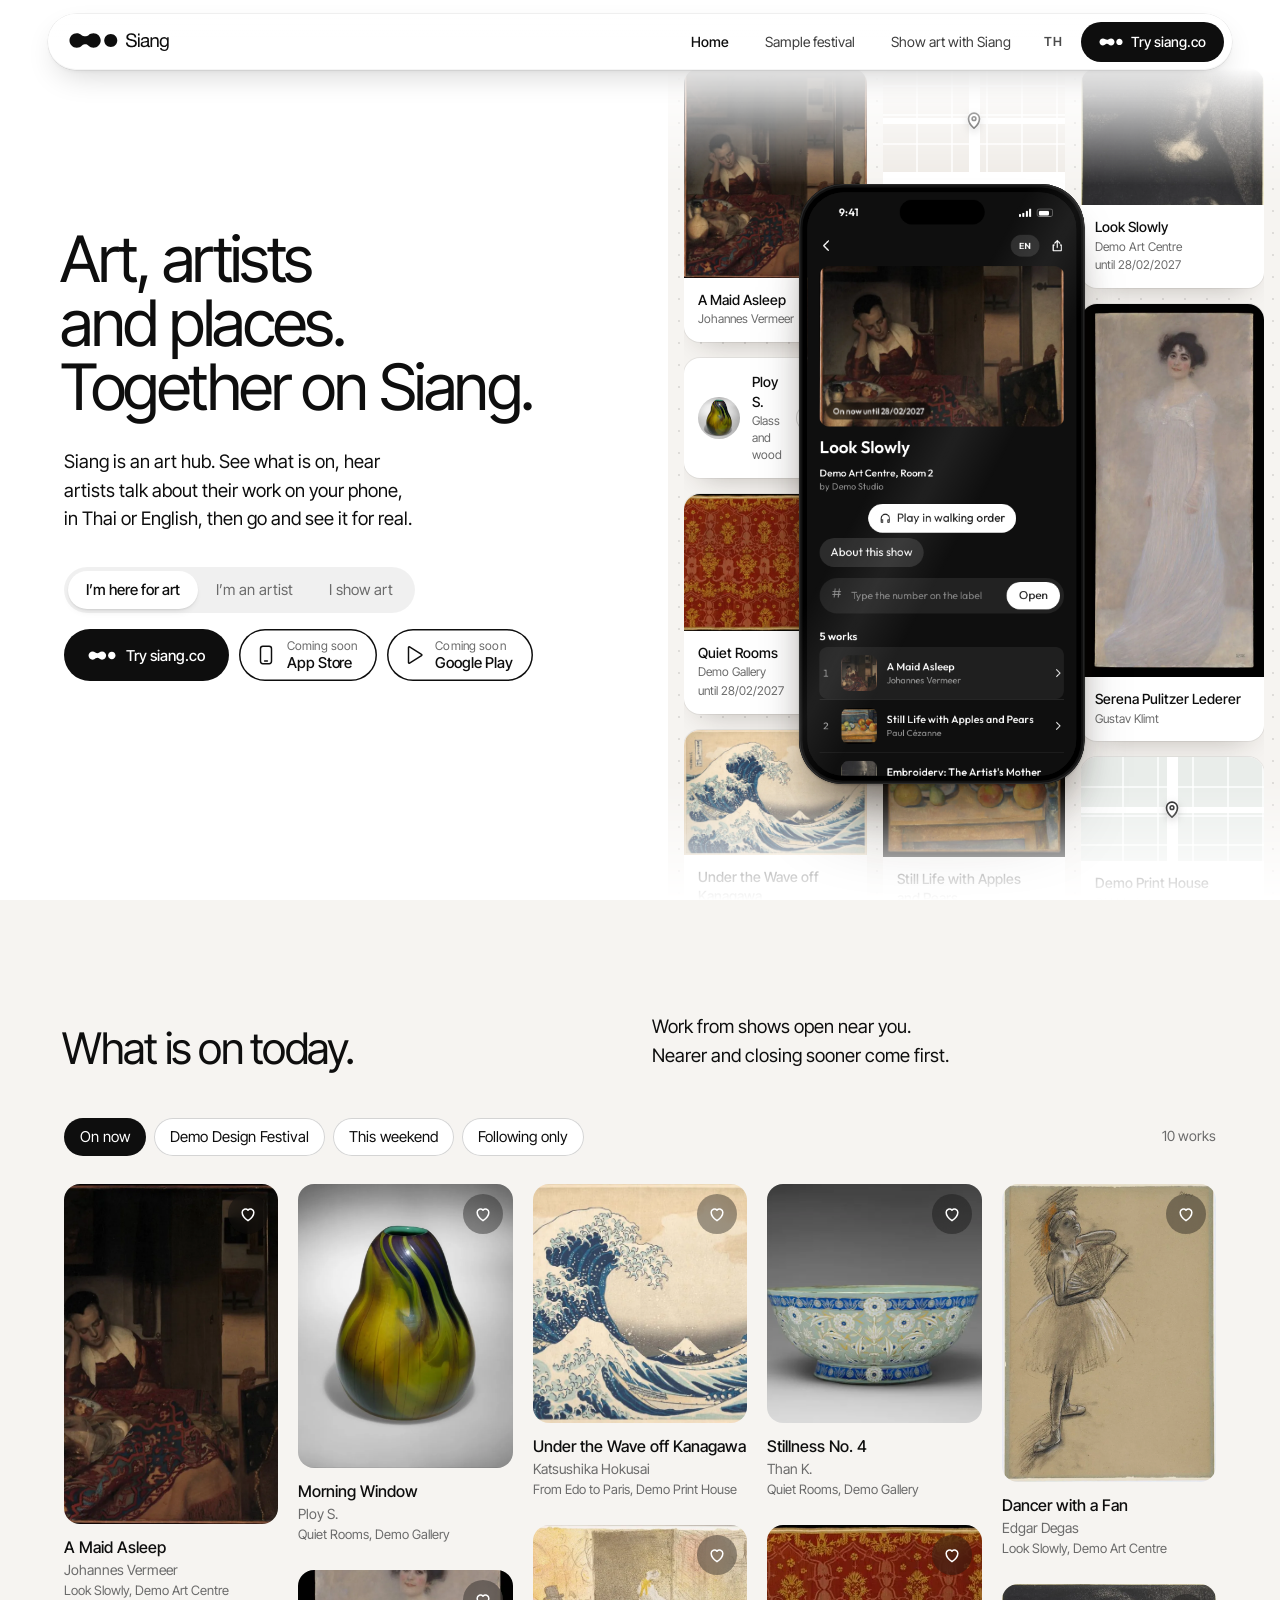
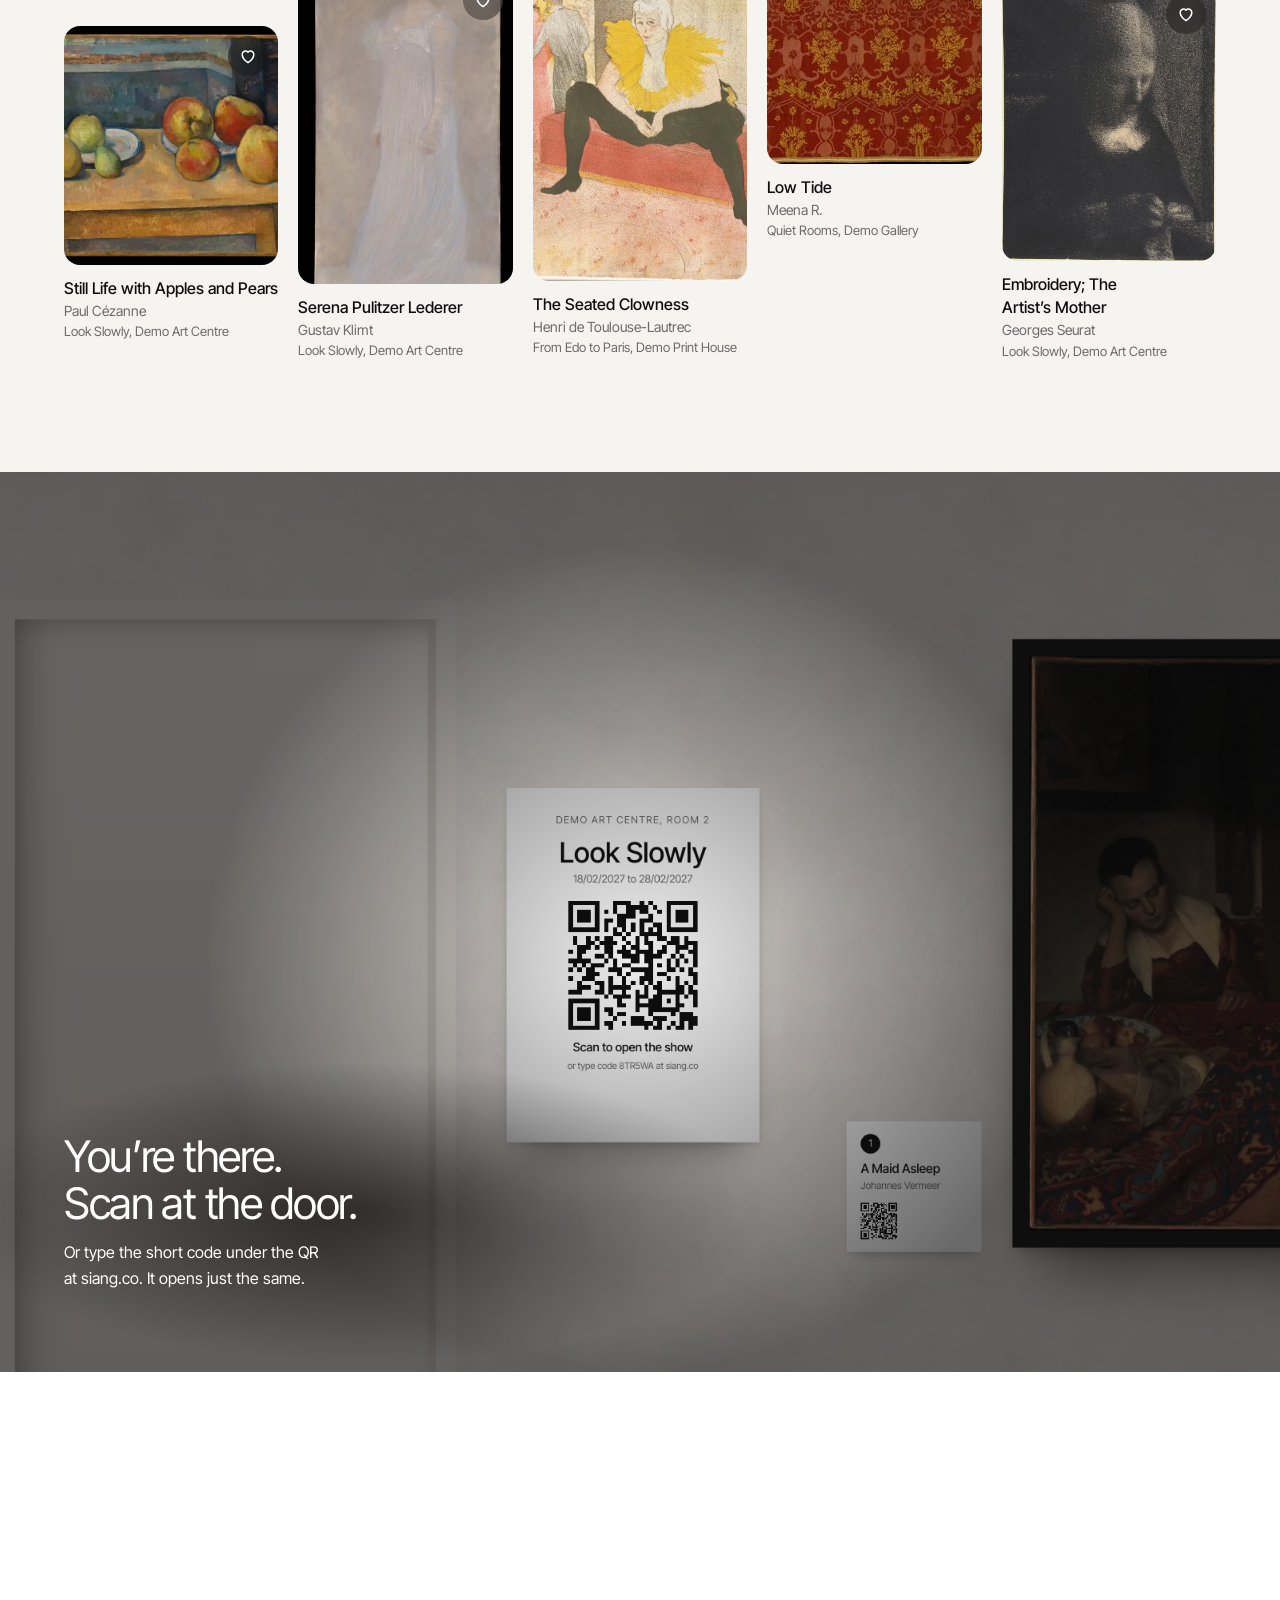
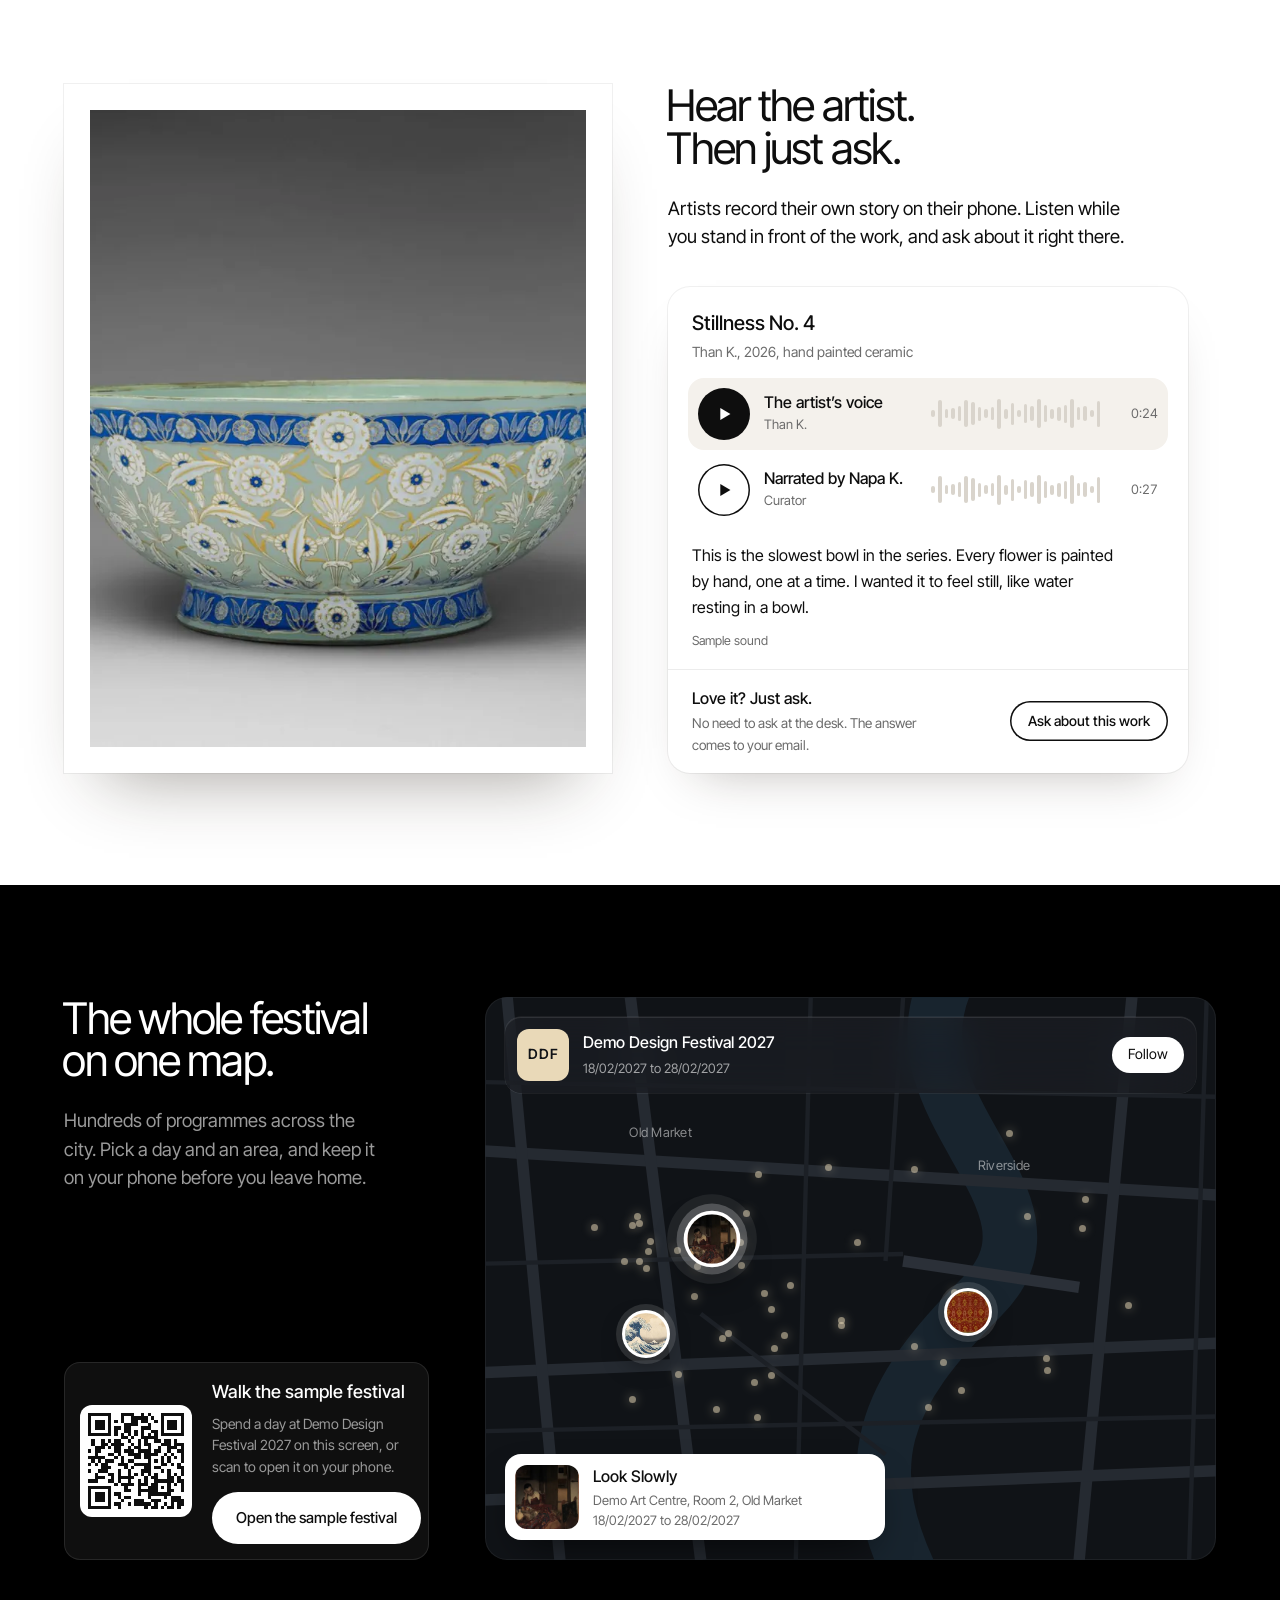
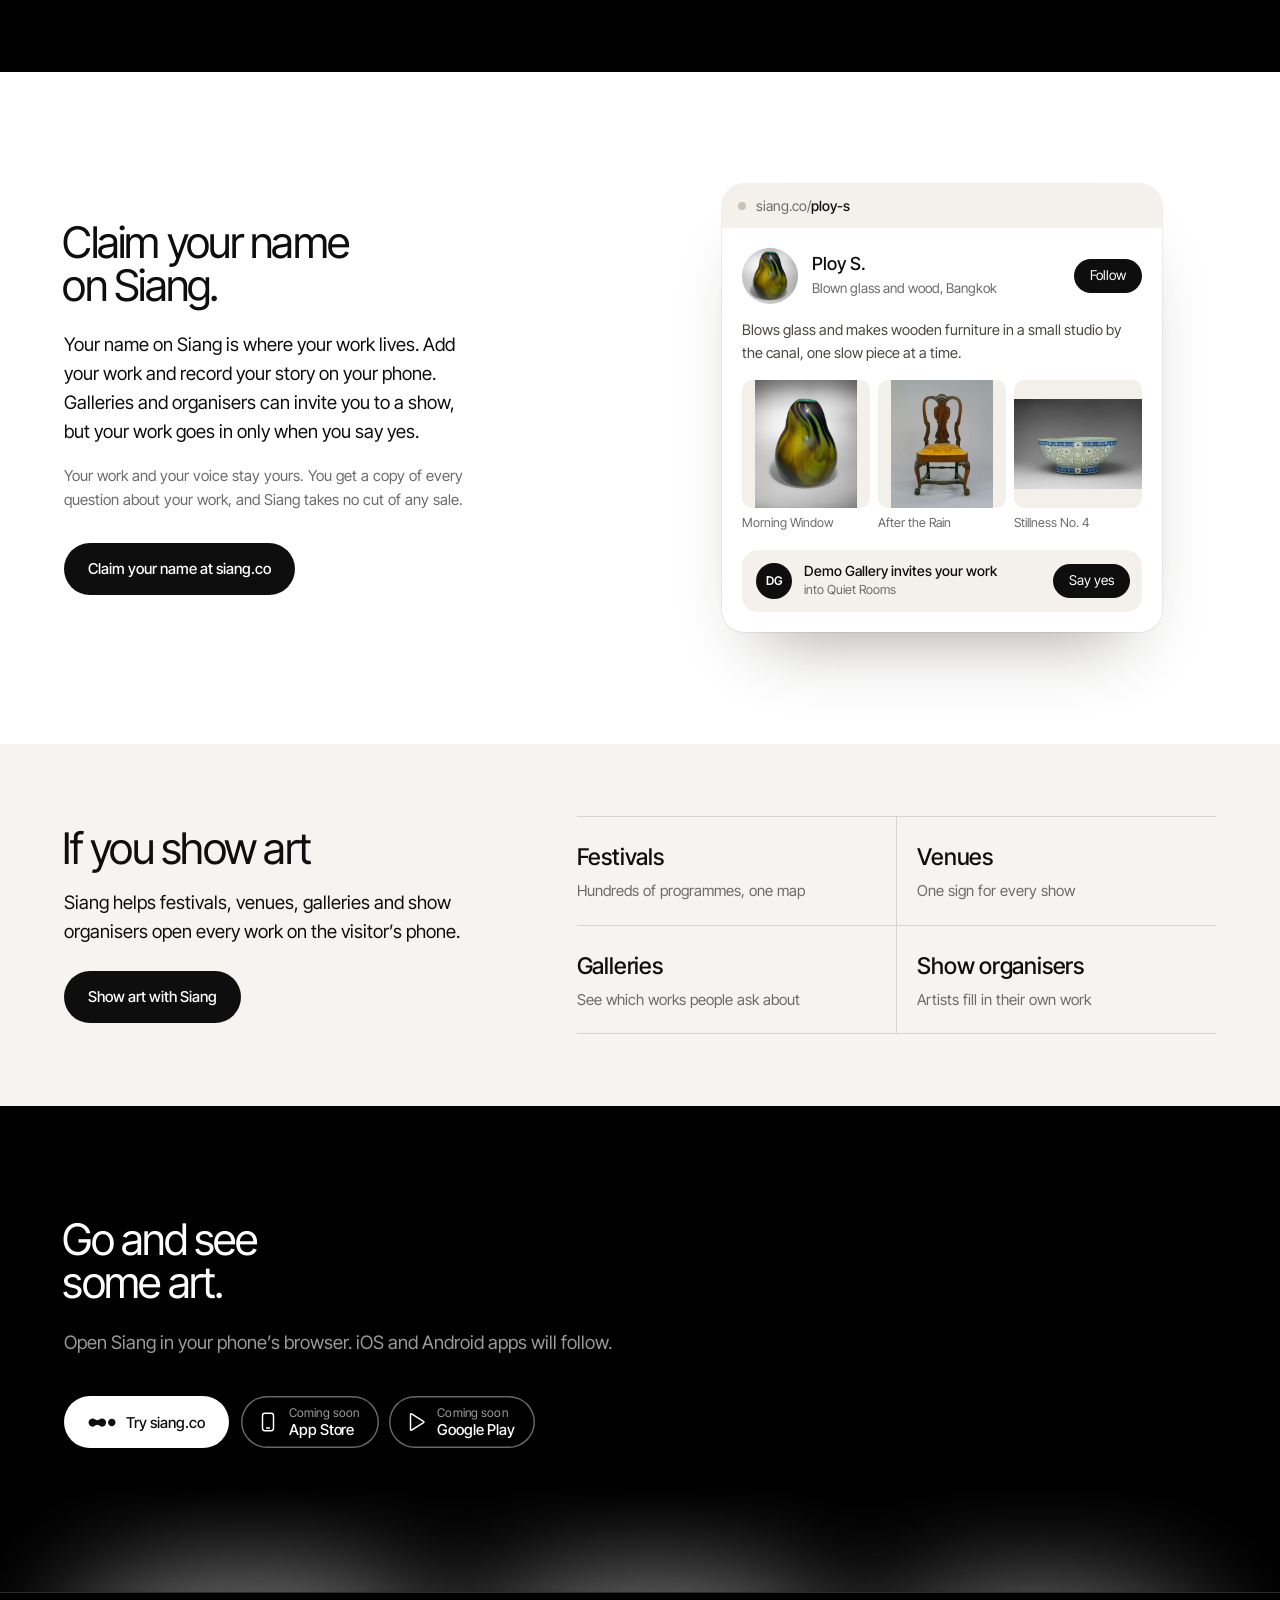
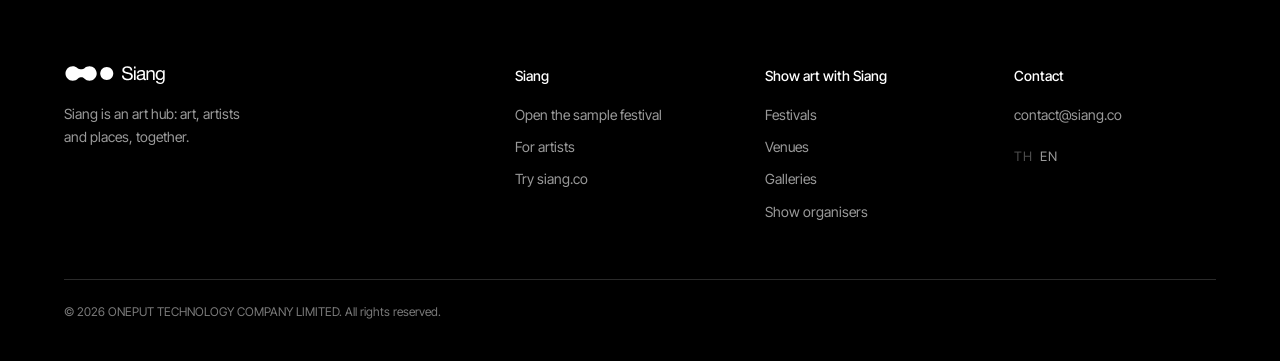
==== commit a8023075: "Publish 20/11/2026 16:15 from natch-ptc/siang demo 2f5d052" ====
--- a/site/en/index.html
+++ b/site/en/index.html
@@ -3,5 +3,5 @@
 </div><i class="lamp s2" style="left:1593px;--r:6deg"></i><i class="light beam s2" style="left:1360px;width:500px;height:700px"></i><i class="light pool s2" style="left:1330px;top:225px;width:560px;height:509px"></i><div class="work" style="left:1400px;top:315px;width:420px;--fr:12px"><img src="../assets/art/cezanne-800.webp" alt="" width="800" height="617" loading="lazy" decoding="async"></div><div class="label" style="left:1842px;top:554px"><i>2</i><b>Still Life with Apples and Pears</b>Paul Cézanne<svg xmlns="http://www.w3.org/2000/svg" viewBox="0 0 29 29" aria-hidden="true" shape-rendering="crispEdges"><path class="qrline" stroke="#0e0e0e" d="M0 0.5h7m3 0h4m2 0h1m1 0h1m3 0h7m-29 1h1m5 0h1m3 0h1m2 0h5m1 0h1m2 0h1m5 0h1m-29 1h1m1 0h3m1 0h1m1 0h1m1 0h1m2 0h2m1 0h2m2 0h1m1 0h1m1 0h3m1 0h1m-29 1h1m1 0h3m1 0h1m4 0h4m3 0h1m3 0h1m1 0h3m1 0h1m-29 1h1m1 0h3m1 0h1m1 0h2m1 0h2m3 0h3m3 0h1m1 0h3m1 0h1m-29 1h1m5 0h1m1 0h1m2 0h2m1 0h1m1 0h1m2 0h2m1 0h1m5 0h1m-29 1h7m1 0h1m1 0h1m1 0h1m1 0h1m1 0h1m1 0h1m1 0h1m1 0h7m-19 1h2m1 0h1m2 0h5m-20 1h1m2 0h1m1 0h1m1 0h2m2 0h1m2 0h1m1 0h1m2 0h2m1 0h2m1 0h1m-26 1h1m2 0h2m1 0h4m2 0h1m1 0h1m1 0h2m3 0h3m1 0h3m-27 1h3m1 0h1m1 0h2m2 0h1m1 0h2m2 0h1m2 0h1m2 0h3m1 0h1m-29 1h1m1 0h2m4 0h2m1 0h3m1 0h4m1 0h2m2 0h1m2 0h2m-27 1h1m3 0h2m1 0h1m2 0h4m1 0h4m2 0h1m1 0h1m2 0h1m-29 1h5m3 0h1m1 0h1m3 0h2m1 0h2m3 0h1m1 0h1m1 0h1m1 0h1m-28 1h1m1 0h1m1 0h3m2 0h1m1 0h2m4 0h1m1 0h1m1 0h1m1 0h1m3 0h1m-29 1h1m1 0h1m1 0h2m3 0h3m2 0h5m3 0h2m1 0h1m1 0h1m-24 1h3m4 0h1m1 0h1m3 0h2m1 0h2m5 0h2m-29 1h1m2 0h3m3 0h1m2 0h1m3 0h3m3 0h1m1 0h1m3 0h1m-27 1h1m3 0h2m1 0h1m2 0h1m1 0h1m1 0h1m1 0h1m1 0h1m3 0h1m1 0h1m1 0h1m-27 1h3m2 0h1m1 0h5m3 0h1m1 0h2m3 0h2m1 0h1m-28 1h3m3 0h2m1 0h1m2 0h1m2 0h1m1 0h1m2 0h6m1 0h2m-21 1h1m1 0h4m1 0h3m1 0h2m3 0h1m1 0h1m1 0h1m-29 1h7m4 0h1m3 0h1m2 0h3m1 0h1m1 0h1m3 0h1m-29 1h1m5 0h1m4 0h2m2 0h6m3 0h2m2 0h1m-29 1h1m1 0h3m1 0h1m1 0h2m5 0h1m2 0h7m-25 1h1m1 0h3m1 0h1m2 0h1m1 0h2m5 0h1m4 0h1m1 0h3m-28 1h1m1 0h3m1 0h1m3 0h1m3 0h3m2 0h3m3 0h4m-29 1h1m5 0h1m1 0h2m2 0h1m1 0h5m1 0h1m2 0h1m1 0h1m1 0h2m-29 1h7m2 0h1m7 0h1m1 0h2m1 0h1m1 0h2m1 0h1"/></svg>
 </div><i class="lamp s3" style="left:2113px;--r:-4deg"></i><i class="light beam s3" style="left:1950px;width:360px;height:700px"></i><i class="light pool s3" style="left:1920px;top:219px;width:420px;height:522px"></i><div class="work mat" style="left:1990px;top:309px;width:280px"><div><img src="../assets/art/seurat-800.webp" alt="" width="800" height="1033" loading="lazy" decoding="async"></div></div><div class="label" style="left:2292px;top:561px"><i>3</i><b>Embroidery; The Artist’s Mother</b>Georges Seurat<svg xmlns="http://www.w3.org/2000/svg" viewBox="0 0 29 29" aria-hidden="true" shape-rendering="crispEdges"><path class="qrline" stroke="#0e0e0e" d="M0 0.5h7m3 0h4m2 0h1m1 0h1m3 0h7m-29 1h1m5 0h1m3 0h1m2 0h5m1 0h1m2 0h1m5 0h1m-29 1h1m1 0h3m1 0h1m1 0h1m1 0h1m2 0h2m1 0h2m2 0h1m1 0h1m1 0h3m1 0h1m-29 1h1m1 0h3m1 0h1m4 0h4m3 0h1m3 0h1m1 0h3m1 0h1m-29 1h1m1 0h3m1 0h1m1 0h2m1 0h2m3 0h3m3 0h1m1 0h3m1 0h1m-29 1h1m5 0h1m1 0h1m2 0h2m1 0h1m1 0h1m2 0h2m1 0h1m5 0h1m-29 1h7m1 0h1m1 0h1m1 0h1m1 0h1m1 0h1m1 0h1m1 0h1m1 0h7m-19 1h2m1 0h1m2 0h5m-20 1h1m2 0h1m1 0h1m1 0h2m2 0h1m2 0h1m1 0h1m2 0h2m1 0h2m1 0h1m-26 1h1m2 0h2m1 0h4m2 0h1m1 0h1m1 0h2m3 0h3m1 0h3m-27 1h3m1 0h1m1 0h2m2 0h1m1 0h2m2 0h1m2 0h1m2 0h3m1 0h1m-29 1h1m1 0h2m4 0h2m1 0h3m1 0h4m1 0h2m2 0h1m2 0h2m-27 1h1m3 0h2m1 0h1m2 0h4m1 0h4m2 0h1m1 0h1m2 0h1m-29 1h5m3 0h1m1 0h1m3 0h2m1 0h2m3 0h1m1 0h1m1 0h1m1 0h1m-28 1h1m1 0h1m1 0h3m2 0h1m1 0h2m4 0h1m1 0h1m1 0h1m1 0h1m3 0h1m-29 1h1m1 0h1m1 0h2m3 0h3m2 0h5m3 0h2m1 0h1m1 0h1m-24 1h3m4 0h1m1 0h1m3 0h2m1 0h2m5 0h2m-29 1h1m2 0h3m3 0h1m2 0h1m3 0h3m3 0h1m1 0h1m3 0h1m-27 1h1m3 0h2m1 0h1m2 0h1m1 0h1m1 0h1m1 0h1m1 0h1m3 0h1m1 0h1m1 0h1m-27 1h3m2 0h1m1 0h5m3 0h1m1 0h2m3 0h2m1 0h1m-28 1h3m3 0h2m1 0h1m2 0h1m2 0h1m1 0h1m2 0h6m1 0h2m-21 1h1m1 0h4m1 0h3m1 0h2m3 0h1m1 0h1m1 0h1m-29 1h7m4 0h1m3 0h1m2 0h3m1 0h1m1 0h1m3 0h1m-29 1h1m5 0h1m4 0h2m2 0h6m3 0h2m2 0h1m-29 1h1m1 0h3m1 0h1m1 0h2m5 0h1m2 0h7m-25 1h1m1 0h3m1 0h1m2 0h1m1 0h2m5 0h1m4 0h1m1 0h3m-28 1h1m1 0h3m1 0h1m3 0h1m3 0h3m2 0h3m3 0h4m-29 1h1m5 0h1m1 0h2m2 0h1m1 0h5m1 0h1m2 0h1m1 0h1m1 0h2m-29 1h7m2 0h1m7 0h1m1 0h2m1 0h1m1 0h2m1 0h1"/></svg>
 </div><i class="lamp s3" style="left:2573px;--r:-8deg"></i><i class="light beam s3" style="left:2400px;width:380px;height:700px"></i><i class="light pool s3" style="left:2370px;top:193px;width:440px;height:574px"></i><div class="work mat" style="left:2440px;top:283px;width:300px"><div><img src="../assets/art/degas-800.webp" alt="" width="800" height="1123" loading="lazy" decoding="async"></div></div><div class="label" style="left:2762px;top:587px"><i>4</i><b>Dancer with a Fan</b>Edgar Degas<svg xmlns="http://www.w3.org/2000/svg" viewBox="0 0 29 29" aria-hidden="true" shape-rendering="crispEdges"><path class="qrline" stroke="#0e0e0e" d="M0 0.5h7m3 0h4m2 0h1m1 0h1m3 0h7m-29 1h1m5 0h1m3 0h1m2 0h5m1 0h1m2 0h1m5 0h1m-29 1h1m1 0h3m1 0h1m1 0h1m1 0h1m2 0h2m1 0h2m2 0h1m1 0h1m1 0h3m1 0h1m-29 1h1m1 0h3m1 0h1m4 0h4m3 0h1m3 0h1m1 0h3m1 0h1m-29 1h1m1 0h3m1 0h1m1 0h2m1 0h2m3 0h3m3 0h1m1 0h3m1 0h1m-29 1h1m5 0h1m1 0h1m2 0h2m1 0h1m1 0h1m2 0h2m1 0h1m5 0h1m-29 1h7m1 0h1m1 0h1m1 0h1m1 0h1m1 0h1m1 0h1m1 0h1m1 0h7m-19 1h2m1 0h1m2 0h5m-20 1h1m2 0h1m1 0h1m1 0h2m2 0h1m2 0h1m1 0h1m2 0h2m1 0h2m1 0h1m-26 1h1m2 0h2m1 0h4m2 0h1m1 0h1m1 0h2m3 0h3m1 0h3m-27 1h3m1 0h1m1 0h2m2 0h1m1 0h2m2 0h1m2 0h1m2 0h3m1 0h1m-29 1h1m1 0h2m4 0h2m1 0h3m1 0h4m1 0h2m2 0h1m2 0h2m-27 1h1m3 0h2m1 0h1m2 0h4m1 0h4m2 0h1m1 0h1m2 0h1m-29 1h5m3 0h1m1 0h1m3 0h2m1 0h2m3 0h1m1 0h1m1 0h1m1 0h1m-28 1h1m1 0h1m1 0h3m2 0h1m1 0h2m4 0h1m1 0h1m1 0h1m1 0h1m3 0h1m-29 1h1m1 0h1m1 0h2m3 0h3m2 0h5m3 0h2m1 0h1m1 0h1m-24 1h3m4 0h1m1 0h1m3 0h2m1 0h2m5 0h2m-29 1h1m2 0h3m3 0h1m2 0h1m3 0h3m3 0h1m1 0h1m3 0h1m-27 1h1m3 0h2m1 0h1m2 0h1m1 0h1m1 0h1m1 0h1m1 0h1m3 0h1m1 0h1m1 0h1m-27 1h3m2 0h1m1 0h5m3 0h1m1 0h2m3 0h2m1 0h1m-28 1h3m3 0h2m1 0h1m2 0h1m2 0h1m1 0h1m2 0h6m1 0h2m-21 1h1m1 0h4m1 0h3m1 0h2m3 0h1m1 0h1m1 0h1m-29 1h7m4 0h1m3 0h1m2 0h3m1 0h1m1 0h1m3 0h1m-29 1h1m5 0h1m4 0h2m2 0h6m3 0h2m2 0h1m-29 1h1m1 0h3m1 0h1m1 0h2m5 0h1m2 0h7m-25 1h1m1 0h3m1 0h1m2 0h1m1 0h2m5 0h1m4 0h1m1 0h3m-28 1h1m1 0h3m1 0h1m3 0h1m3 0h3m2 0h3m3 0h4m-29 1h1m5 0h1m1 0h2m2 0h1m1 0h5m1 0h1m2 0h1m1 0h1m1 0h2m-29 1h7m2 0h1m7 0h1m1 0h2m1 0h1m1 0h2m1 0h1"/></svg>
-</div><div class="skirt"></div></div></div><div class="shade" aria-hidden="true"></div><div class="cap"><div class="c1"><h2>You’re there.<br>Scan at the door.</h2><p>Or type the short code under the QR at siang.co. It opens just the same.</p></div><div class="c2"><h2>Every work in the room<br>opens on your phone.</h2><p>In front of a work? Type the number on its label and it opens.</p></div></div></div></section><section class="sec white listen" aria-labelledby="ls-h" data-listen><div class="w ls-g"><figure class="ls-obj" aria-hidden="true"><img src="../assets/art/bowl-1200.webp" alt="" loading="lazy" decoding="async"></figure><div class="ls-copy"><h2 class="sh m rw" id=ls-h><span class="wd" style="--i:0">Hear</span> <span class="wd" style="--i:1">the</span> <span class="wd" style="--i:2">artist.</span><br><span class="wd" style="--i:3">Then</span> <span class="wd" style="--i:4">just</span> <span class="wd" style="--i:5">ask.</span></h2><p class="lede fade">Artists record their own story on their phone. Listen while you stand in front of the work, and ask about it right there.</p><div class="ls-card fade"><div class="ls-head"><b>Stillness No. 4</b><small>Than K., 2026, hand painted ceramic</small></div><button class="ls-row on" type="button" data-src="../assets/audio/bowl-a.mp3" data-q="This is the slowest bowl in the series. Every flower is painted by hand, one at a time. I wanted it to feel still, like water resting in&nbsp;a&nbsp;bowl." aria-pressed="false"><span class="ls-pb" aria-hidden="true"><svg aria-hidden="true" width="22" height="22" viewBox="0 0 24 24" fill="none" stroke="currentColor" stroke-width="1.7" stroke-linecap="round" stroke-linejoin="round"><path d="M8 5.5v13l11-6.5z" fill="currentColor" stroke="none"/></svg></span><span class="ls-who"><b>The artist’s voice</b><small>Than K.</small></span><span class="ls-wave" aria-hidden="true"><i style="--h:0.20"></i><i style="--h:0.85"></i><i style="--h:0.27"></i><i style="--h:0.37"></i><i style="--h:0.49"></i><i style="--h:0.83"></i><i style="--h:0.70"></i><i style="--h:0.44"></i><i style="--h:0.26"></i><i style="--h:0.40"></i><i style="--h:0.94"></i><i style="--h:0.31"></i><i style="--h:0.69"></i><i style="--h:0.20"></i><i style="--h:0.60"></i><i style="--h:0.46"></i><i style="--h:0.89"></i><i style="--h:0.53"></i><i style="--h:0.31"></i><i style="--h:0.44"></i><i style="--h:0.56"></i><i style="--h:0.93"></i><i style="--h:0.39"></i><i style="--h:0.46"></i><i style="--h:0.21"></i><i style="--h:0.81"></i></span><span class="ls-time">0:00</span></button><button class="ls-row" type="button" data-src="../assets/audio/bowl-c.mp3" data-q="Lean in and look inside the bowl, then compare the inside with the outside. Than painted both by hand." aria-pressed="false"><span class="ls-pb" aria-hidden="true"><svg aria-hidden="true" width="22" height="22" viewBox="0 0 24 24" fill="none" stroke="currentColor" stroke-width="1.7" stroke-linecap="round" stroke-linejoin="round"><path d="M8 5.5v13l11-6.5z" fill="currentColor" stroke="none"/></svg></span><span class="ls-who"><b>Narrated by Napa K.</b><small>Curator</small></span><span class="ls-wave" aria-hidden="true"><i style="--h:0.20"></i><i style="--h:0.85"></i><i style="--h:0.27"></i><i style="--h:0.37"></i><i style="--h:0.49"></i><i style="--h:0.83"></i><i style="--h:0.70"></i><i style="--h:0.44"></i><i style="--h:0.26"></i><i style="--h:0.40"></i><i style="--h:0.94"></i><i style="--h:0.31"></i><i style="--h:0.69"></i><i style="--h:0.20"></i><i style="--h:0.60"></i><i style="--h:0.46"></i><i style="--h:0.89"></i><i style="--h:0.53"></i><i style="--h:0.31"></i><i style="--h:0.44"></i><i style="--h:0.56"></i><i style="--h:0.93"></i><i style="--h:0.39"></i><i style="--h:0.46"></i><i style="--h:0.21"></i><i style="--h:0.81"></i></span><span class="ls-time">0:00</span></button><p class="ls-q">This is the slowest bowl in the series. Every flower is painted by hand, one at a time. I wanted it to feel still, like water resting in&nbsp;a&nbsp;bowl.</p><small class="ls-note">Sample sound</small><div class="ls-ask"><span class="ls-ak"><b>Love it? Just ask.</b><small data-done="It goes to Demo Gallery, the artist gets a copy, and the answer comes by email.">No need to ask at the desk. The answer comes to your email.</small></span><button class="ls-askb" type="button" data-ask data-done="Sent">Ask about this work</button></div></div></div></div></section><section class="sec ink fest" id="places" aria-labelledby="fs-h"><div class="w fs-g"><div class="fs-copy"><div class="fs-top"><h2 class="sh m rw" id=fs-h><span class="wd" style="--i:0">The</span> <span class="wd" style="--i:1">whole</span> <span class="wd" style="--i:2">festival</span><br><span class="wd" style="--i:3">on</span> <span class="wd" style="--i:4">one</span> <span class="wd" style="--i:5">map.</span></h2><p class="lede fade">Hundreds of programmes across the city. Pick a day and an area, and keep it on your phone before you leave home.</p></div><div class="fs-try"><a class="fs-qr" href="../en/demo/" aria-label="Open the sample festival"><svg xmlns="http://www.w3.org/2000/svg" viewBox="0 0 29 29" aria-hidden="true" shape-rendering="crispEdges"><path class="qrline" stroke="#0e0e0e" d="M0 0.5h7m3 0h4m2 0h1m1 0h1m3 0h7m-29 1h1m5 0h1m3 0h1m2 0h5m1 0h1m2 0h1m5 0h1m-29 1h1m1 0h3m1 0h1m1 0h1m1 0h1m2 0h2m1 0h2m2 0h1m1 0h1m1 0h3m1 0h1m-29 1h1m1 0h3m1 0h1m4 0h4m3 0h1m3 0h1m1 0h3m1 0h1m-29 1h1m1 0h3m1 0h1m1 0h2m1 0h2m3 0h3m3 0h1m1 0h3m1 0h1m-29 1h1m5 0h1m1 0h1m2 0h2m1 0h1m1 0h1m2 0h2m1 0h1m5 0h1m-29 1h7m1 0h1m1 0h1m1 0h1m1 0h1m1 0h1m1 0h1m1 0h1m1 0h7m-19 1h2m1 0h1m2 0h5m-20 1h1m2 0h1m1 0h1m1 0h2m2 0h1m2 0h1m1 0h1m2 0h2m1 0h2m1 0h1m-26 1h1m2 0h2m1 0h4m2 0h1m1 0h1m1 0h2m3 0h3m1 0h3m-27 1h3m1 0h1m1 0h2m2 0h1m1 0h2m2 0h1m2 0h1m2 0h3m1 0h1m-29 1h1m1 0h2m4 0h2m1 0h3m1 0h4m1 0h2m2 0h1m2 0h2m-27 1h1m3 0h2m1 0h1m2 0h4m1 0h4m2 0h1m1 0h1m2 0h1m-29 1h5m3 0h1m1 0h1m3 0h2m1 0h2m3 0h1m1 0h1m1 0h1m1 0h1m-28 1h1m1 0h1m1 0h3m2 0h1m1 0h2m4 0h1m1 0h1m1 0h1m1 0h1m3 0h1m-29 1h1m1 0h1m1 0h2m3 0h3m2 0h5m3 0h2m1 0h1m1 0h1m-24 1h3m4 0h1m1 0h1m3 0h2m1 0h2m5 0h2m-29 1h1m2 0h3m3 0h1m2 0h1m3 0h3m3 0h1m1 0h1m3 0h1m-27 1h1m3 0h2m1 0h1m2 0h1m1 0h1m1 0h1m1 0h1m1 0h1m3 0h1m1 0h1m1 0h1m-27 1h3m2 0h1m1 0h5m3 0h1m1 0h2m3 0h2m1 0h1m-28 1h3m3 0h2m1 0h1m2 0h1m2 0h1m1 0h1m2 0h6m1 0h2m-21 1h1m1 0h4m1 0h3m1 0h2m3 0h1m1 0h1m1 0h1m-29 1h7m4 0h1m3 0h1m2 0h3m1 0h1m1 0h1m3 0h1m-29 1h1m5 0h1m4 0h2m2 0h6m3 0h2m2 0h1m-29 1h1m1 0h3m1 0h1m1 0h2m5 0h1m2 0h7m-25 1h1m1 0h3m1 0h1m2 0h1m1 0h2m5 0h1m4 0h1m1 0h3m-28 1h1m1 0h3m1 0h1m3 0h1m3 0h3m2 0h3m3 0h4m-29 1h1m5 0h1m1 0h2m2 0h1m1 0h5m1 0h1m2 0h1m1 0h1m1 0h2m-29 1h7m2 0h1m7 0h1m1 0h2m1 0h1m1 0h2m1 0h1"/></svg>
+</div><div class="skirt"></div></div></div><div class="shade" aria-hidden="true"></div><div class="cap"><div class="c1"><h2>You’re there.<br>Scan at the door.</h2><p>Or type the short code under the QR at siang.co. It opens just the same.</p></div><div class="c2"><h2>Every work in the room<br>opens on your phone.</h2><p>In front of a work? Type the number on its label and it opens.</p></div></div></div></section><section class="sec white listen" aria-labelledby="ls-h" data-listen><div class="w ls-g"><figure class="ls-obj" aria-hidden="true"><img src="../assets/art/bowl-1200.webp" alt="" loading="lazy" decoding="async"></figure><div class="ls-copy"><h2 class="sh m rw" id=ls-h><span class="wd" style="--i:0">Hear</span> <span class="wd" style="--i:1">the</span> <span class="wd" style="--i:2">artist.</span><br><span class="wd" style="--i:3">Then</span> <span class="wd" style="--i:4">just</span> <span class="wd" style="--i:5">ask.</span></h2><p class="lede fade">Artists record their own story on their phone. Listen while you stand in front of the work, and ask about it right there.</p><div class="ls-card fade"><div class="ls-head"><b>Stillness No. 4</b><small>Than K., 2026, hand painted ceramic</small></div><button class="ls-row on" type="button" data-src="../assets/audio/bowl-a.mp3" data-q="This is the slowest bowl in the series. Every flower is painted by hand, one at a time. I wanted it to feel still, like water resting in&nbsp;a&nbsp;bowl." aria-pressed="false"><span class="ls-pb" aria-hidden="true"><svg aria-hidden="true" width="22" height="22" viewBox="0 0 24 24" fill="none" stroke="currentColor" stroke-width="1.7" stroke-linecap="round" stroke-linejoin="round"><path d="M8 5.5v13l11-6.5z" fill="currentColor" stroke="none"/></svg></span><span class="ls-who"><b>The artist’s voice</b><small>Than K.</small></span><span class="ls-wave" aria-hidden="true"><i style="--h:0.20"></i><i style="--h:0.85"></i><i style="--h:0.27"></i><i style="--h:0.37"></i><i style="--h:0.49"></i><i style="--h:0.83"></i><i style="--h:0.70"></i><i style="--h:0.44"></i><i style="--h:0.26"></i><i style="--h:0.40"></i><i style="--h:0.94"></i><i style="--h:0.31"></i><i style="--h:0.69"></i><i style="--h:0.20"></i><i style="--h:0.60"></i><i style="--h:0.46"></i><i style="--h:0.89"></i><i style="--h:0.53"></i><i style="--h:0.31"></i><i style="--h:0.44"></i><i style="--h:0.56"></i><i style="--h:0.93"></i><i style="--h:0.39"></i><i style="--h:0.46"></i><i style="--h:0.21"></i><i style="--h:0.81"></i></span><span class="ls-time">0:00</span></button><button class="ls-row" type="button" data-src="../assets/audio/bowl-c.mp3" data-q="Lean in and look inside the bowl, then compare the inside with the outside. Than painted both by hand." aria-pressed="false"><span class="ls-pb" aria-hidden="true"><svg aria-hidden="true" width="22" height="22" viewBox="0 0 24 24" fill="none" stroke="currentColor" stroke-width="1.7" stroke-linecap="round" stroke-linejoin="round"><path d="M8 5.5v13l11-6.5z" fill="currentColor" stroke="none"/></svg></span><span class="ls-who"><b>Narrated by Napa K.</b><small>Curator</small></span><span class="ls-wave" aria-hidden="true"><i style="--h:0.20"></i><i style="--h:0.85"></i><i style="--h:0.27"></i><i style="--h:0.37"></i><i style="--h:0.49"></i><i style="--h:0.83"></i><i style="--h:0.70"></i><i style="--h:0.44"></i><i style="--h:0.26"></i><i style="--h:0.40"></i><i style="--h:0.94"></i><i style="--h:0.31"></i><i style="--h:0.69"></i><i style="--h:0.20"></i><i style="--h:0.60"></i><i style="--h:0.46"></i><i style="--h:0.89"></i><i style="--h:0.53"></i><i style="--h:0.31"></i><i style="--h:0.44"></i><i style="--h:0.56"></i><i style="--h:0.93"></i><i style="--h:0.39"></i><i style="--h:0.46"></i><i style="--h:0.21"></i><i style="--h:0.81"></i></span><span class="ls-time">0:00</span></button><p class="ls-q">This is the slowest bowl in the series. Every flower is painted by hand, one at a time. I wanted it to feel still, like water resting in&nbsp;a&nbsp;bowl.</p><small class="ls-note">Sample sound</small><div class="ls-ask"><span class="ls-ak"><b>Love it? Just ask.</b><small data-done="It goes to Demo Gallery, the artist gets a copy, and the answer comes by email.">No need to ask at the desk. The answer comes to&nbsp;your&nbsp;email.</small></span><button class="ls-askb" type="button" data-ask data-done="Sent">Ask about this work</button></div></div></div></div></section><section class="sec ink fest" id="places" aria-labelledby="fs-h"><div class="w fs-g"><div class="fs-copy"><div class="fs-top"><h2 class="sh m rw" id=fs-h><span class="wd" style="--i:0">The</span> <span class="wd" style="--i:1">whole</span> <span class="wd" style="--i:2">festival</span><br><span class="wd" style="--i:3">on</span> <span class="wd" style="--i:4">one</span> <span class="wd" style="--i:5">map.</span></h2><p class="lede fade">Hundreds of programmes across the city. Pick a day and an area, and keep it on your phone before you leave home.</p></div><div class="fs-try"><a class="fs-qr" href="../en/demo/" aria-label="Open the sample festival"><svg xmlns="http://www.w3.org/2000/svg" viewBox="0 0 29 29" aria-hidden="true" shape-rendering="crispEdges"><path class="qrline" stroke="#0e0e0e" d="M0 0.5h7m3 0h4m2 0h1m1 0h1m3 0h7m-29 1h1m5 0h1m3 0h1m2 0h5m1 0h1m2 0h1m5 0h1m-29 1h1m1 0h3m1 0h1m1 0h1m1 0h1m2 0h2m1 0h2m2 0h1m1 0h1m1 0h3m1 0h1m-29 1h1m1 0h3m1 0h1m4 0h4m3 0h1m3 0h1m1 0h3m1 0h1m-29 1h1m1 0h3m1 0h1m1 0h2m1 0h2m3 0h3m3 0h1m1 0h3m1 0h1m-29 1h1m5 0h1m1 0h1m2 0h2m1 0h1m1 0h1m2 0h2m1 0h1m5 0h1m-29 1h7m1 0h1m1 0h1m1 0h1m1 0h1m1 0h1m1 0h1m1 0h1m1 0h7m-19 1h2m1 0h1m2 0h5m-20 1h1m2 0h1m1 0h1m1 0h2m2 0h1m2 0h1m1 0h1m2 0h2m1 0h2m1 0h1m-26 1h1m2 0h2m1 0h4m2 0h1m1 0h1m1 0h2m3 0h3m1 0h3m-27 1h3m1 0h1m1 0h2m2 0h1m1 0h2m2 0h1m2 0h1m2 0h3m1 0h1m-29 1h1m1 0h2m4 0h2m1 0h3m1 0h4m1 0h2m2 0h1m2 0h2m-27 1h1m3 0h2m1 0h1m2 0h4m1 0h4m2 0h1m1 0h1m2 0h1m-29 1h5m3 0h1m1 0h1m3 0h2m1 0h2m3 0h1m1 0h1m1 0h1m1 0h1m-28 1h1m1 0h1m1 0h3m2 0h1m1 0h2m4 0h1m1 0h1m1 0h1m1 0h1m3 0h1m-29 1h1m1 0h1m1 0h2m3 0h3m2 0h5m3 0h2m1 0h1m1 0h1m-24 1h3m4 0h1m1 0h1m3 0h2m1 0h2m5 0h2m-29 1h1m2 0h3m3 0h1m2 0h1m3 0h3m3 0h1m1 0h1m3 0h1m-27 1h1m3 0h2m1 0h1m2 0h1m1 0h1m1 0h1m1 0h1m1 0h1m3 0h1m1 0h1m1 0h1m-27 1h3m2 0h1m1 0h5m3 0h1m1 0h2m3 0h2m1 0h1m-28 1h3m3 0h2m1 0h1m2 0h1m2 0h1m1 0h1m2 0h6m1 0h2m-21 1h1m1 0h4m1 0h3m1 0h2m3 0h1m1 0h1m1 0h1m-29 1h7m4 0h1m3 0h1m2 0h3m1 0h1m1 0h1m3 0h1m-29 1h1m5 0h1m4 0h2m2 0h6m3 0h2m2 0h1m-29 1h1m1 0h3m1 0h1m1 0h2m5 0h1m2 0h7m-25 1h1m1 0h3m1 0h1m2 0h1m1 0h2m5 0h1m4 0h1m1 0h3m-28 1h1m1 0h3m1 0h1m3 0h1m3 0h3m2 0h3m3 0h4m-29 1h1m5 0h1m1 0h2m2 0h1m1 0h5m1 0h1m2 0h1m1 0h1m1 0h2m-29 1h7m2 0h1m7 0h1m1 0h2m1 0h1m1 0h2m1 0h1"/></svg>
 </a><div class="fs-tt"><b>Walk the sample festival</b><span>Spend a day at Demo Design Festival 2027 on this screen, or scan to open it on your phone.</span><a class="btn w" href="../en/demo/">Open the sample festival</a></div></div></div><div class="nm" data-map><div class="nm-map"><svg class="nm-city" viewBox="0 0 1000 640" preserveAspectRatio="xMidYMid slice" aria-hidden="true"><path class="rv" d="M610 -20 C 540 130, 760 230, 650 340 S 500 530, 580 680"/><g class="rd"><path d="M0 170 L1000 230"/><path d="M0 430 L1000 390"/><path d="M250 0 L330 640"/><path d="M820 0 L760 640"/><path d="M0 575 L1000 535"/><path d="M110 0 L170 640"/></g><g class="ln"><path d="M0 95 L1000 115"/><path d="M0 305 L560 292"/><path d="M455 0 L438 640"/><path d="M0 495 L1000 475"/><path d="M560 0 L540 300"/><path d="M905 0 L885 640"/><path d="M330 360 L540 520"/></g><path class="br" d="M560 300 L760 330"/></svg><div class="nm-dots" aria-hidden="true"><i style="left:58.8%;top:30.8%;--d:1.91s"></i><i style="left:28.6%;top:53.2%;--d:1.65s"></i><i style="left:20.7%;top:60.6%;--d:1.63s"></i><i style="left:22.0%;top:48.3%;--d:1.84s"></i><i style="left:22.3%;top:45.3%;--d:1.68s"></i><i style="left:71.8%;top:24.4%;--d:1.32s"></i><i style="left:29.0%;top:47.9%;--d:1.95s"></i><i style="left:20.8%;top:39.0%;--d:1.22s"></i><i style="left:60.6%;top:73.0%;--d:1.41s"></i><i style="left:21.1%;top:47.0%;--d:0.78s"></i><i style="left:20.1%;top:71.6%;--d:1.86s"></i><i style="left:36.8%;top:68.6%;--d:0.53s"></i><i style="left:35.0%;top:47.8%;--d:1.94s"></i><i style="left:88.0%;top:54.8%;--d:0.69s"></i><i style="left:15.0%;top:41.0%;--d:0.62s"></i><i style="left:62.7%;top:64.9%;--d:1.56s"></i><i style="left:32.4%;top:60.7%;--d:1.03s"></i><i style="left:19.1%;top:47.0%;--d:1.53s"></i><i style="left:64.2%;top:52.5%;--d:0.68s"></i><i style="left:38.2%;top:52.8%;--d:0.23s"></i><i style="left:26.5%;top:67.1%;--d:1.38s"></i><i style="left:65.2%;top:70.0%;--d:1.03s"></i><i style="left:31.7%;top:73.3%;--d:1.11s"></i><i style="left:82.2%;top:36.1%;--d:0.01s"></i><i style="left:48.7%;top:57.5%;--d:0.59s"></i><i style="left:22.6%;top:43.5%;--d:1.12s"></i><i style="left:58.7%;top:62.1%;--d:0.01s"></i><i style="left:46.9%;top:30.4%;--d:1.48s"></i><i style="left:20.2%;top:40.6%;--d:0.38s"></i><i style="left:74.2%;top:39.1%;--d:0.77s"></i><i style="left:35.7%;top:38.6%;--d:1.99s"></i><i style="left:37.3%;top:74.8%;--d:0.59s"></i><i style="left:77.0%;top:66.4%;--d:1.65s"></i><i style="left:41.0%;top:60.1%;--d:1.71s"></i><i style="left:41.8%;top:51.3%;--d:0.62s"></i><i style="left:48.7%;top:58.5%;--d:0.87s"></i><i style="left:24.1%;top:57.5%;--d:1.63s"></i><i style="left:39.1%;top:67.3%;--d:1.99s"></i><i style="left:39.6%;top:62.5%;--d:1.22s"></i><i style="left:39.2%;top:55.6%;--d:0.61s"></i><i style="left:76.8%;top:64.3%;--d:0.17s"></i><i style="left:33.9%;top:43.7%;--d:1.09s"></i><i style="left:26.3%;top:45.1%;--d:1.88s"></i><i style="left:81.7%;top:41.2%;--d:1.04s"></i><i style="left:37.4%;top:31.6%;--d:0.44s"></i><i style="left:34.9%;top:43.7%;--d:1.12s"></i><i style="left:51.0%;top:43.7%;--d:0.73s"></i><i style="left:21.1%;top:40.3%;--d:1.39s"></i><i style="left:33.3%;top:59.8%;--d:1.04s"></i></div><span class="nm-area" style="left:24%;top:24%">Old Market</span><span class="nm-area" style="left:71%;top:30%">Riverside</span><button class="nm-pin" type="button" style="left:31%;top:43%" data-i="0" aria-label="Look Slowly, Demo Art Centre, Room 2"><img src="../assets/art/vermeer-320.webp" alt=""></button><button class="nm-pin" type="button" style="left:22%;top:60%" data-i="1" aria-label="From Edo to Paris, Demo Print House"><img src="../assets/art/wave-320.webp" alt=""></button><button class="nm-pin" type="button" style="left:66%;top:56%" data-i="2" aria-label="Quiet Rooms, Demo Gallery"><img src="../assets/art/textile-320.webp" alt=""></button></div><div class="nm-fest"><span class="nm-mark" aria-hidden="true">DDF</span><span class="nm-ft"><b>Demo Design Festival 2027</b><small>18/02/2027 to 28/02/2027</small></span><span class="nm-fb">Follow</span></div><div class="nm-cards"><div class="nm-card on" data-i="0"><span class="nm-cv" style="background-image:url(../assets/art/vermeer-320.webp)"></span><span class="nm-t"><b>Look Slowly</b><small>Demo Art Centre, Room 2, Old Market</small><small>18/02/2027 to 28/02/2027</small></span></div><div class="nm-card" data-i="1"><span class="nm-cv" style="background-image:url(../assets/art/wave-320.webp)"></span><span class="nm-t"><b>From Edo to Paris</b><small>Demo Print House, Old Market</small><small>18/02/2027 to 24/02/2027</small></span></div><div class="nm-card" data-i="2"><span class="nm-cv" style="background-image:url(../assets/art/textile-320.webp)"></span><span class="nm-t"><b>Quiet Rooms</b><small>Demo Gallery, Riverside</small><small>09/01/2027 to 28/02/2027</small></span></div></div></div></div></section><section class="sec white forart" id="artists" aria-labelledby="fa-h"><div class="w fa-g"><div class="fa-copy"><h2 class="sh m rw" id=fa-h><span class="wd" style="--i:0">Claim</span> <span class="wd" style="--i:1">your</span> <span class="wd" style="--i:2">name</span><br><span class="wd" style="--i:3">on</span> <span class="wd" style="--i:4">Siang.</span></h2><p class="lede fade">Your name on Siang is where your work lives. Add your work and record your story on your phone. Galleries and organisers can invite you to a show, but your work goes in only when you say yes.</p><p class="fa-fine fade">Your work and your voice stay yours. You get a copy of every question about your work, and Siang takes no cut of any sale.</p><a class="btn" href="https://www.siang.co/join">Claim your name at siang.co</a></div><div class="fa-stage"><div class="fa-pg" aria-hidden="true"><div class="fa-url"><i></i><span>siang.co/<b data-handle>ploy-s</b></span></div><div class="fa-me"><span class="fa-av" style="background-image:url(../assets/art/vase-320.webp)"></span><span class="fa-who"><b>Ploy S.</b><small>Blown glass and wood, Bangkok</small></span><span class="fa-fol">Follow</span></div><p class="fa-bio">Blows glass and makes wooden furniture in a small studio by the canal, one slow piece at a time.</p><div class="fa-grid"><figure><span><img src="../assets/art/vase-320.webp" alt="" loading="lazy" decoding="async"></span><figcaption>Morning Window</figcaption></figure><figure><span><img src="../assets/art/chair-320.webp" alt="" loading="lazy" decoding="async"></span><figcaption>After the Rain</figcaption></figure><figure><span><img src="../assets/art/bowl-320.webp" alt="" loading="lazy" decoding="async"></span><figcaption>Stillness No. 4</figcaption></figure></div><div class="fa-inv"><span class="fa-dg">DG</span><span><b>Demo Gallery invites your work</b><small>into Quiet Rooms</small></span><span class="fa-yes">Say yes</span></div></div></div></div></section><section class="sec tight warm showart" aria-labelledby="sa-h"><div class="w sa-g12"><div class="sa-copy"><h2 class="sh m rw" id=sa-h><span class="wd" style="--i:0">If</span> <span class="wd" style="--i:1">you</span> <span class="wd" style="--i:2">show</span> <span class="wd" style="--i:3">art</span></h2><p class="lede fade">Siang helps festivals, venues, galleries and show organisers open every work on the visitor’s phone.</p><a class="btn" href="../en/for/">Show art with Siang</a></div><div class="sa-list fade"><a class="sa-g" href="../en/for/#festival"><b>Festivals</b><span>Hundreds of programmes, one map</span></a><a class="sa-g" href="../en/for/#venue"><b>Venues</b><span>One sign for every show</span></a><a class="sa-g" href="../en/for/#gallery"><b>Galleries</b><span>See which works people ask about</span></a><a class="sa-g" href="../en/for/#organiser"><b>Show organisers</b><span>Artists fill in their own work</span></a></div></div></section><section class="close" aria-labelledby="close-h"><canvas class="gl" aria-hidden="true" data-o=".5,.55" data-w="0.9" data-a="0.3" data-ink="white"></canvas><span class="bloom " aria-hidden="true"><i></i><i></i><i></i></span><div class="w"><h2 class="sh m rw" id=close-h><span class="wd" style="--i:0">Go</span> <span class="wd" style="--i:1">and</span> <span class="wd" style="--i:2">see</span><br><span class="wd" style="--i:3">some</span> <span class="wd" style="--i:4">art.</span></h2><p class="lede">Open Siang in your phone’s browser. iOS and Android apps will follow.</p><div class="close-cta"><a class="btn go w" href="https://siang.co"><svg class="sym" viewBox="1623 123 94 30" aria-hidden="true"><path d="M1670.166 124.426C1666.562 124.426 1663.284 125.818 1660.835 128.09C1656.951 131.334 1650.79 130.317 1647.928 128.154C1647.7 127.94 1647.468 127.732 1647.226 127.533C1644.859 125.592 1641.831 124.426 1638.53 124.426C1630.951 124.426 1624.807 130.571 1624.807 138.15C1624.807 145.729 1630.951 151.873 1638.53 151.873C1642.473 151.873 1646.024 150.208 1648.528 147.545C1654.318 143.612 1658.304 145.9 1659.965 147.328C1660.241 147.634 1660.531 147.927 1660.833 148.207L1660.835 148.21L1660.835 148.209C1663.284 150.482 1666.562 151.873 1670.166 151.873C1677.746 151.873 1683.89 145.729 1683.89 138.15C1683.89 130.571 1677.746 124.426 1670.166 124.426Z"/><path d="M1702.884 125.807C1696.067 125.807 1690.541 131.333 1690.541 138.15C1690.541 144.966 1696.067 150.493 1702.884 150.493C1709.7 150.493 1715.227 144.966 1715.227 138.15C1715.227 131.333 1709.7 125.807 1702.884 125.807Z"/></svg><span>Try siang.co</span></a><div class="stores dk"><a class="btn store" href="../en/app/?os=ios"><svg viewBox="0 0 24 24" aria-hidden="true"><rect x="6" y="2.5" width="12" height="19" rx="2.6" fill="none" stroke="currentColor" stroke-width="1.6"/><path d="M10.5 18.5h3" stroke="currentColor" stroke-width="1.6" stroke-linecap="round"/></svg><span><small>Coming soon</small><b>App Store</b></span></a><a class="btn store" href="../en/app/?os=android"><svg viewBox="0 0 24 24" aria-hidden="true"><path d="M6 3.8v16.4a.8.8 0 0 0 1.2.7l13-8.2a.8.8 0 0 0 0-1.4l-13-8.2A.8.8 0 0 0 6 3.8z" fill="none" stroke="currentColor" stroke-width="1.6" stroke-linejoin="round"/></svg><span><small>Coming soon</small><b>Google Play</b></span></a></div></div></div></section></main><footer class="foot"><div class="w"><div class="f-top"><div class="f-brand"><a href="../en/" aria-label="Siang"><img src="../assets/brand/siang-lockup-white.svg" alt="Siang" width="88" height="20"></a><p>Siang is an art hub: art, artists<br>and places, together.</p></div><nav class="f-col" aria-label="Siang"><b>Siang</b><a href="../en/demo/">Open the sample festival</a><a href="#artists">For artists</a><a href="https://siang.co">Try siang.co</a></nav><nav class="f-col" aria-label="Show art with Siang"><b>Show art with Siang</b><a href="../en/for/#festival">Festivals</a><a href="../en/for/#venue">Venues</a><a href="../en/for/#gallery">Galleries</a><a href="../en/for/#organiser">Show organisers</a></nav><div class="f-col"><b>Contact</b><a href="mailto:contact@siang.co">contact@siang.co</a><span class="lang"><a href="../" hreflang="th">TH</a><a href="../en/" hreflang="en" aria-current=true>EN</a></span></div></div><div class="f-bot"><p>© 2026 ONEPUT TECHNOLOGY COMPANY LIMITED. All rights reserved.</p></div></div></footer><div class="demo-sheet" aria-hidden="true" role="dialog" aria-label="Try it as a visitor"><button class="x" type="button" data-close-demo>Close</button><div class="slot"></div></div><script src="../assets/js/scenes.js" defer></script><script src="../assets/js/bloom.js" defer></script><script src="../assets/js/phone.js" defer></script><script src="../assets/js/home.js" defer></script><script src="../assets/js/site.js" defer></script></body></html>
--- a/site/assets/css/home.css
+++ b/site/assets/css/home.css
@@ -281,3 +281,5 @@
 @media (prefers-reduced-motion:reduce){
   .hrun,.nm-dots i,.nm-card{animation:none}
 }
+
+@media (max-width:400px){.hc-seg button{padding:0 8px;font-size:13.5px}}
